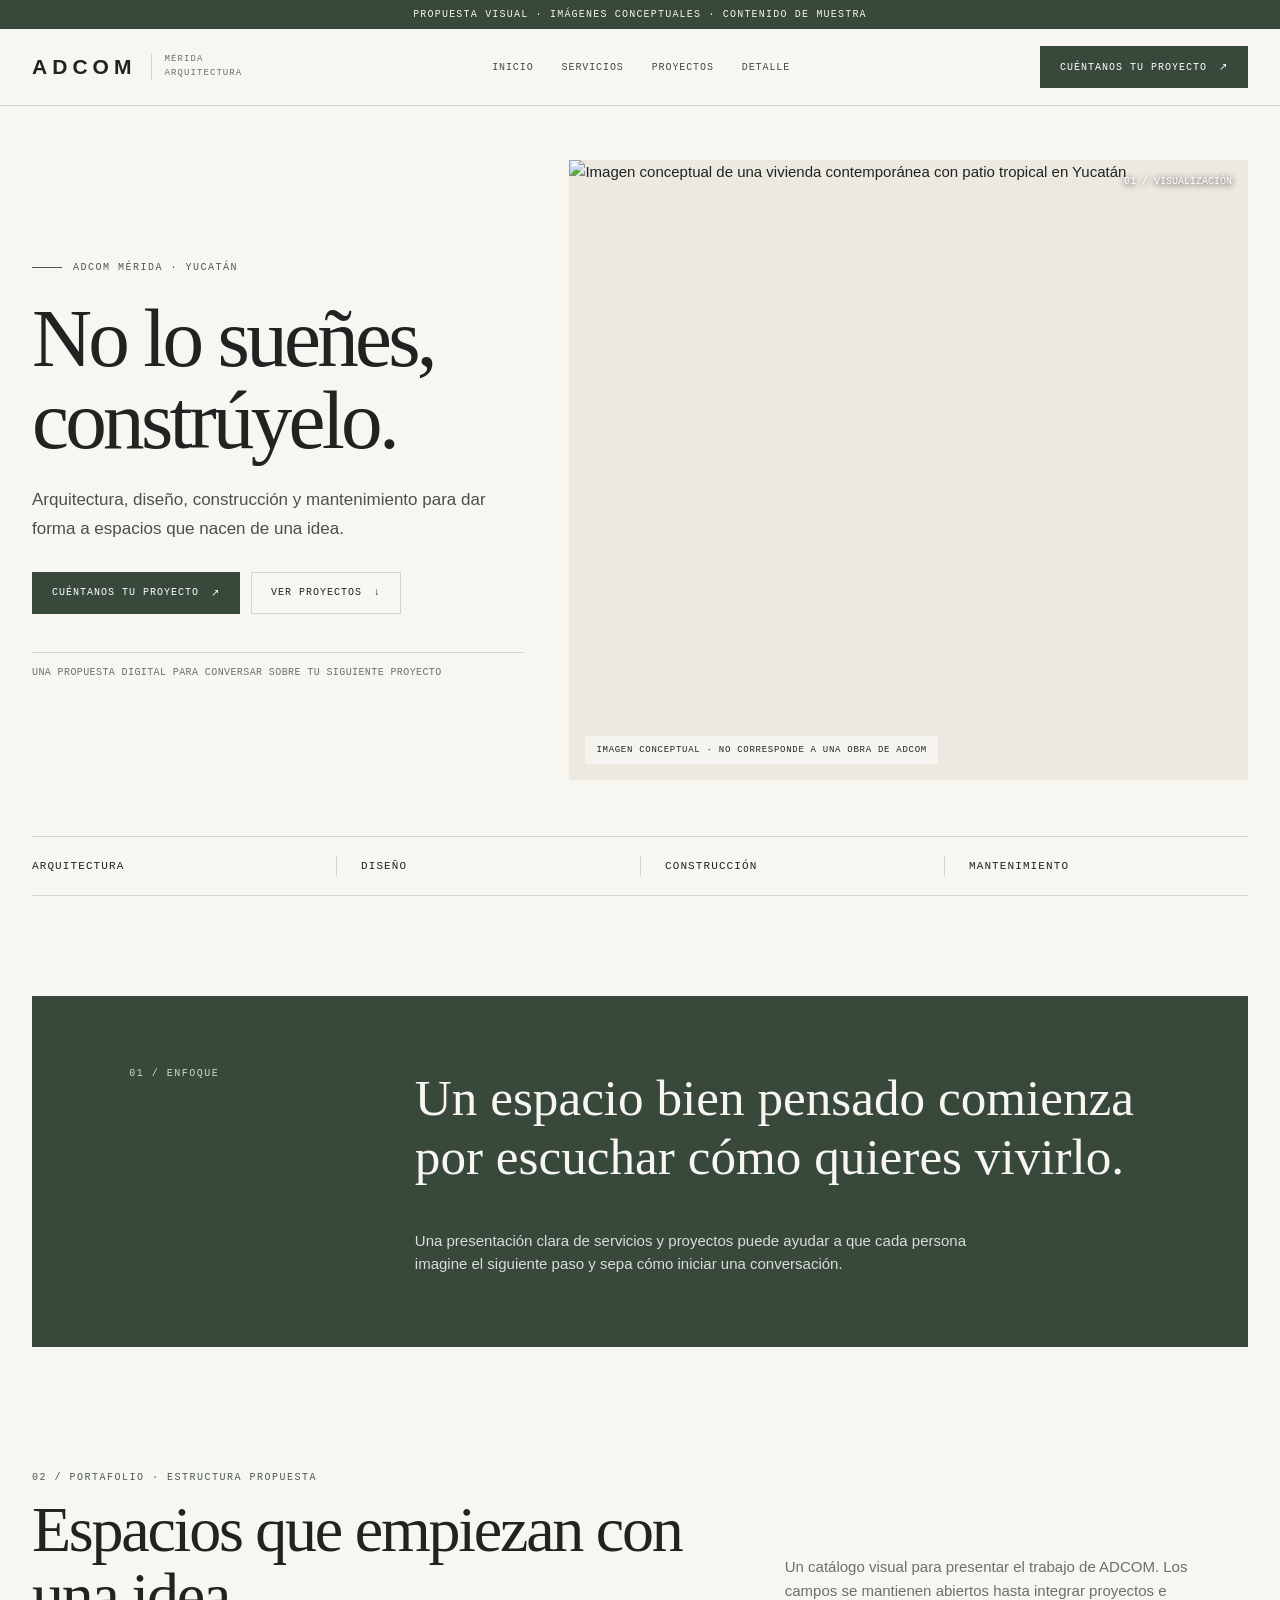
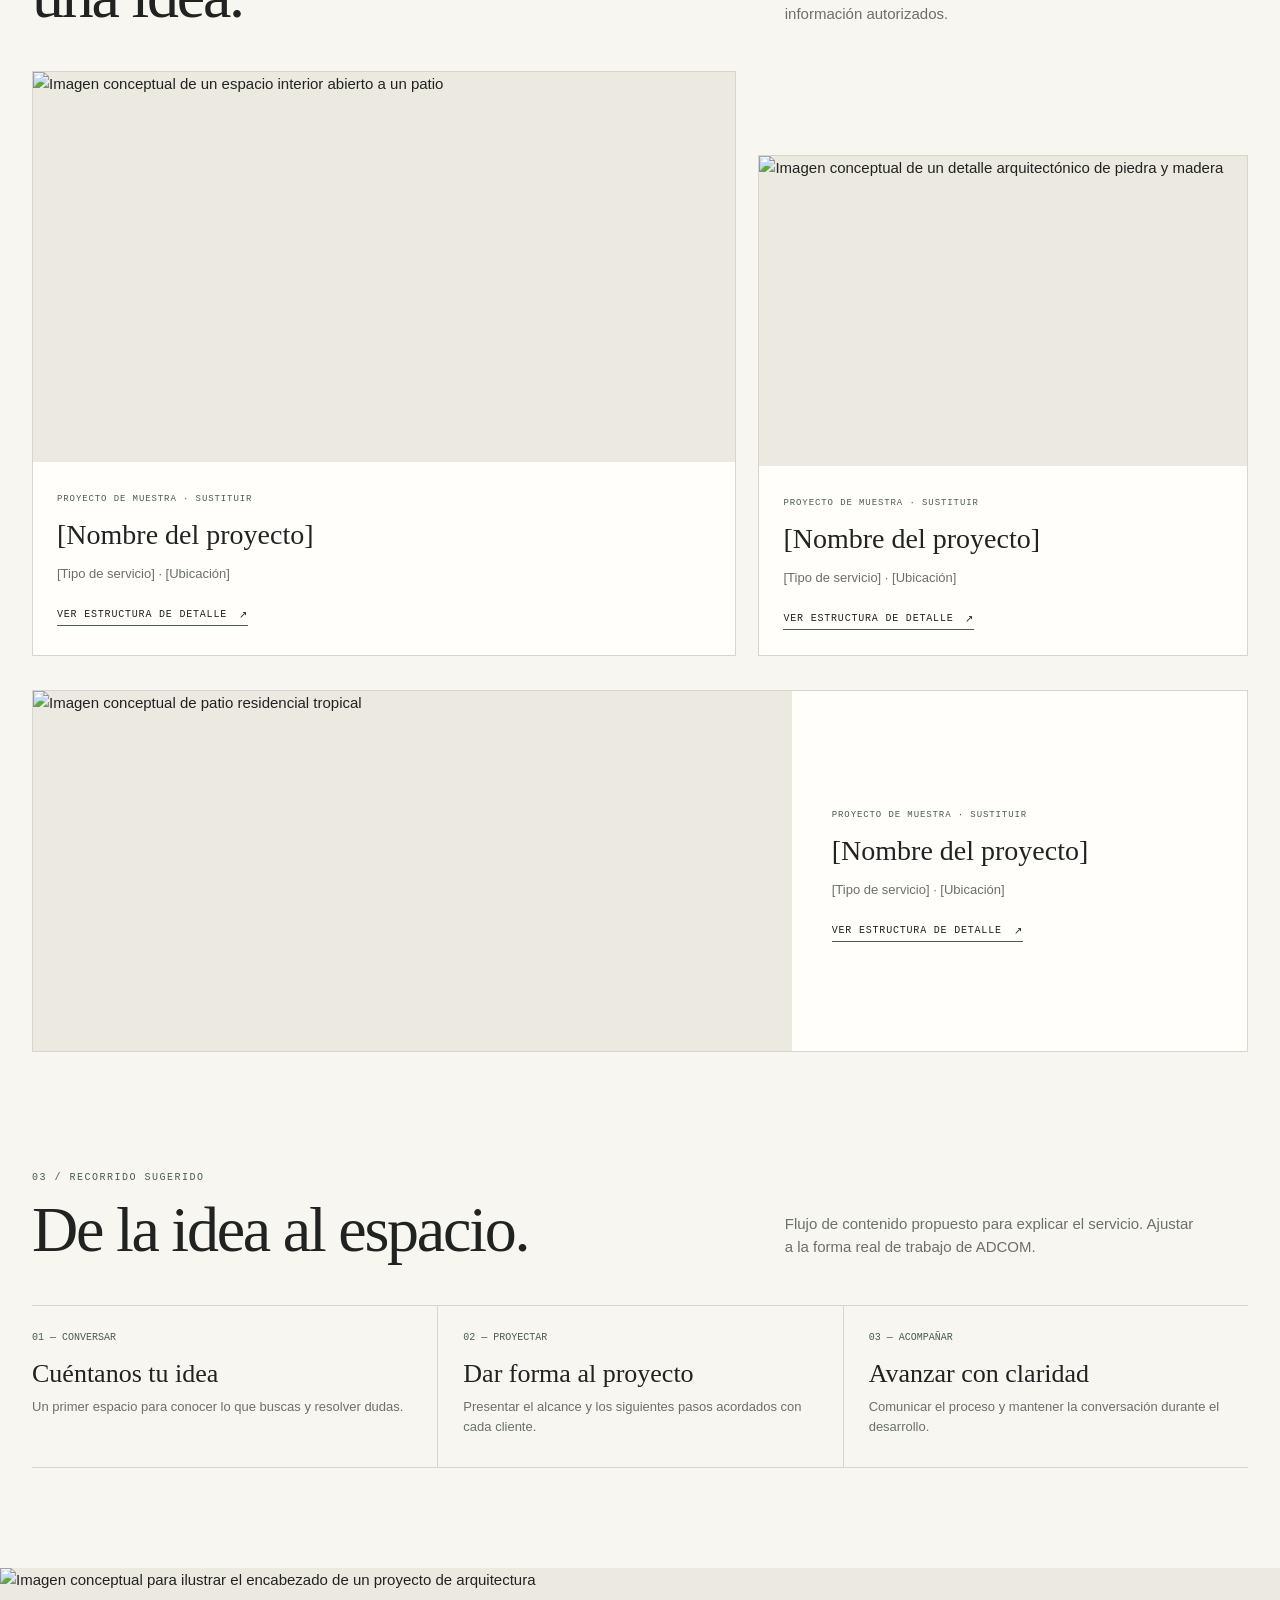
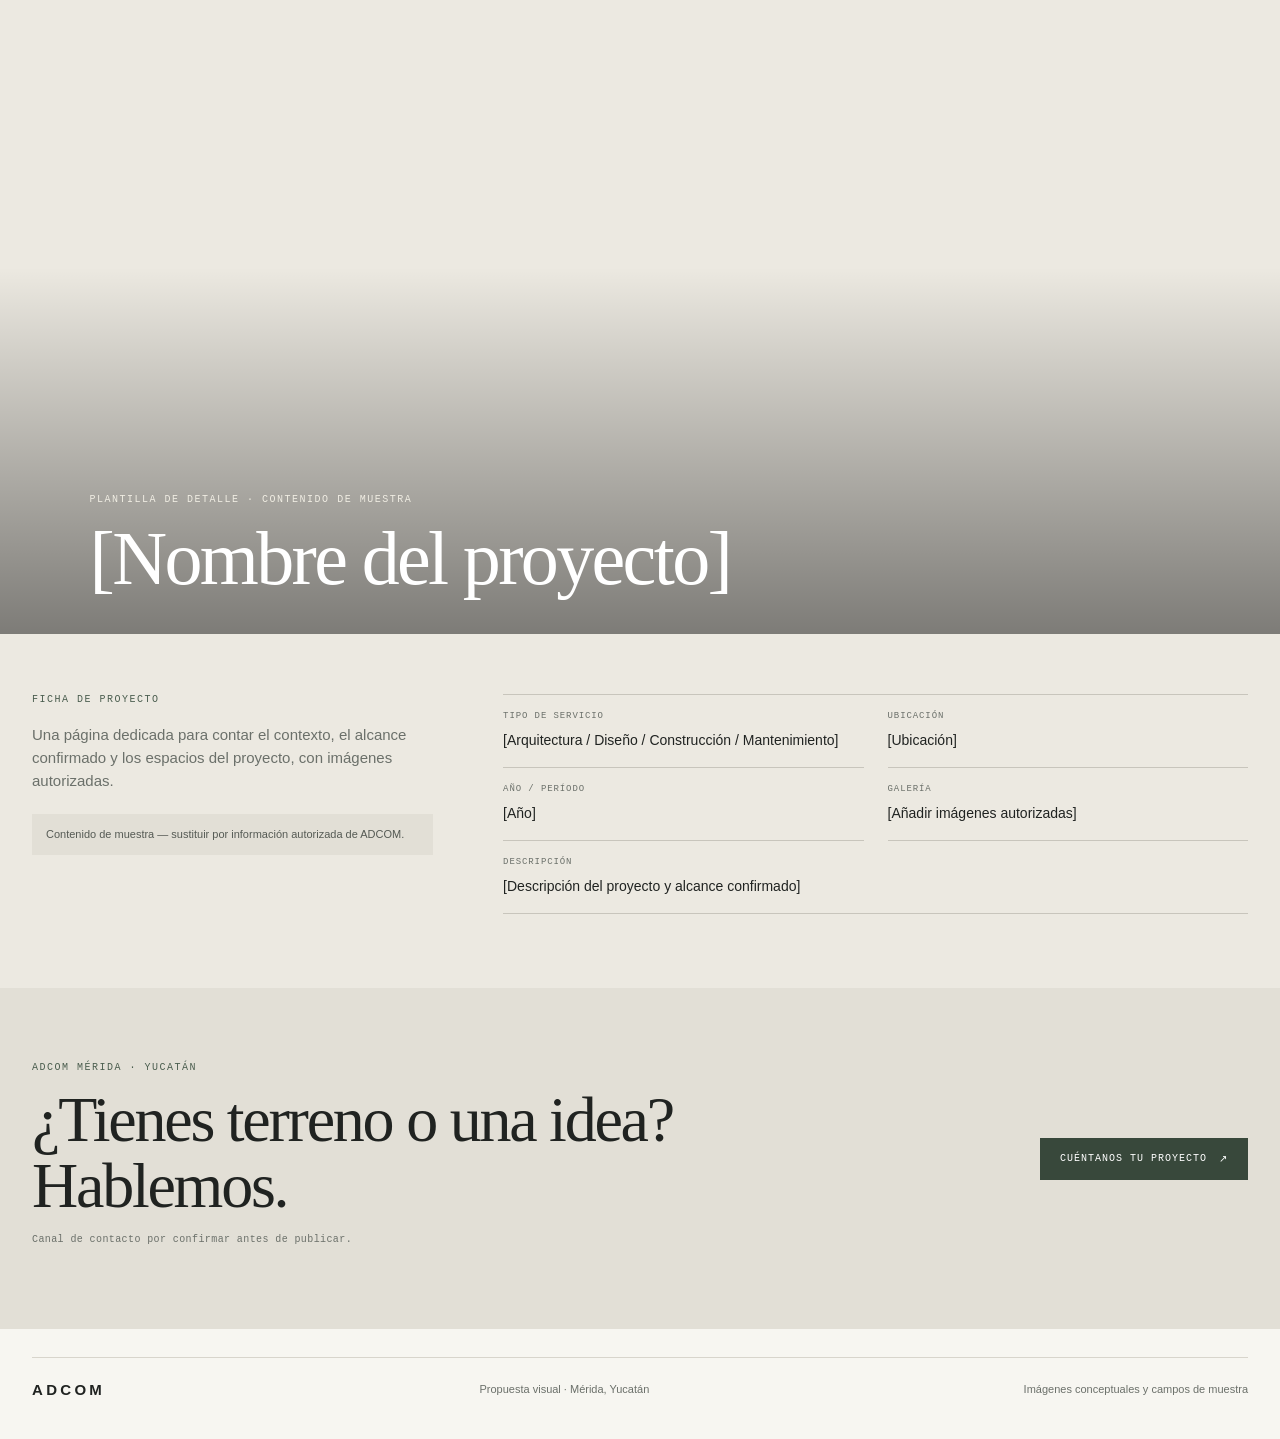
==== index.html @ b67378a8 "Add responsive ADCOM proposal site" ====
<!doctype html>
<html lang="es">
<head>
<meta charset="utf-8">
<meta name="viewport" content="width=device-width, initial-scale=1">
<meta name="theme-color" content="#f7f6f1">
<meta name="description" content="Propuesta visual de sitio web para ADCOM Mérida. Arquitectura, diseño, construcción y mantenimiento.">
<title>ADCOM Mérida — No lo sueñes, constrúyelo</title>
<style>
:root{--paper:#f7f6f1;--stone:#ece9e1;--ink:#202321;--muted:#6b706a;--olive:#38483b;--olive2:#4a5d4e;--line:#d8d5cc;--white:#fffefb;--serif:Georgia,"Times New Roman",serif;--sans:Inter,"Aptos",Arial,sans-serif;--mono:"Courier New",monospace}
*{box-sizing:border-box}
html{scroll-behavior:smooth}
body{margin:0;background:var(--paper);color:var(--ink);font-family:var(--sans);font-size:15px;line-height:1.55}
a{color:inherit}
button{font:inherit}
img{display:block;width:100%;height:100%;object-fit:cover}
.wrap{width:min(1320px,calc(100% - 64px));margin:auto}
.proposal-bar{background:var(--olive);color:#f6f4ed;padding:9px 24px;text-align:center;font:10px var(--mono);letter-spacing:.12em;text-transform:uppercase}
header{position:sticky;top:0;z-index:20;background:rgba(247,246,241,.96);backdrop-filter:blur(14px);border-bottom:1px solid var(--line)}
.head{height:76px;display:flex;align-items:center;justify-content:space-between;gap:25px}
.brand{display:flex;align-items:center;gap:14px;text-decoration:none;min-width:190px}
.wordmark{font-size:21px;font-weight:800;letter-spacing:.24em}
.brand small{display:block;border-left:1px solid var(--line);padding-left:13px;color:var(--muted);font:9px var(--mono);letter-spacing:.12em;text-transform:uppercase;line-height:1.5}
nav{display:flex;gap:28px;align-items:center}
nav a{text-decoration:none;font:10px var(--mono);letter-spacing:.09em;text-transform:uppercase;color:#454a45}
nav a:hover,nav a:focus{color:var(--olive2);text-decoration:underline;text-underline-offset:6px}
.cta{display:inline-flex;align-items:center;justify-content:center;gap:12px;padding:14px 19px;background:var(--olive);color:white;text-decoration:none;font:10px var(--mono);letter-spacing:.1em;text-transform:uppercase;border:1px solid var(--olive);transition:.2s}
.cta:hover{background:#29372c;transform:translateY(-1px)}
.cta.light{background:transparent;color:var(--ink);border-color:var(--line)}
.cta.light:hover{background:var(--stone)}
.menu{display:none;background:none;border:1px solid var(--line);padding:10px}
.hero{padding:54px 0 56px}
.hero-grid{display:grid;grid-template-columns:.84fr 1.16fr;gap:46px;align-items:center}
.kicker,.eyebrow{font:10px var(--mono);letter-spacing:.15em;text-transform:uppercase;color:var(--olive2)}
.kicker{display:flex;align-items:center;gap:11px}
.kicker:before{content:"";width:30px;height:1px;background:var(--olive2)}
h1,h2,h3,p{margin-top:0}
h1{font:clamp(48px,6.5vw,88px)/.98 var(--serif);font-weight:400;letter-spacing:-.045em;margin:25px 0}
.lead{font-size:17px;line-height:1.7;color:#4b504b;max-width:480px}
.actions{display:flex;gap:11px;flex-wrap:wrap;margin-top:28px}
.hero-note{margin-top:38px;padding-top:14px;border-top:1px solid var(--line);font:10px var(--mono);letter-spacing:.04em;color:var(--muted)}
.hero-image{height:min(620px,51vw);min-height:400px;position:relative;background:var(--stone);overflow:hidden}
.hero-image img{position:absolute;inset:0}
.img-label{position:absolute;bottom:16px;left:16px;padding:9px 11px;background:rgba(247,246,241,.92);font:9px var(--mono);letter-spacing:.08em;text-transform:uppercase}
.image-index{position:absolute;right:16px;top:16px;color:#fff;font:10px var(--mono);text-shadow:0 1px 6px #000}
.services{border-top:1px solid var(--line);border-bottom:1px solid var(--line);display:grid;grid-template-columns:repeat(4,1fr);padding:19px 0}
.service{padding:4px 24px;border-left:1px solid var(--line);font:11px var(--mono);letter-spacing:.1em;text-transform:uppercase}
.service:first-child{border:0;padding-left:0}
.section{padding:100px 0}
.section-head{display:grid;grid-template-columns:1fr .65fr;gap:40px;align-items:end;margin-bottom:42px}
h2{font:clamp(38px,5vw,66px)/1.03 var(--serif);font-weight:400;letter-spacing:-.035em;margin:14px 0 0}
.section-intro{color:var(--muted);max-width:410px;margin:0 0 4px}
.manifesto{background:var(--olive);color:#f7f6f1;padding:72px 8%;display:grid;grid-template-columns:.35fr 1fr;gap:28px;align-items:start}
.manifesto .eyebrow{color:#d0d8ce}
.manifesto blockquote{font:clamp(30px,4vw,54px)/1.16 var(--serif);margin:0;max-width:900px}
.manifesto p{grid-column:2;color:#d9ddd7;max-width:600px;margin:14px 0 0}
.project-grid{display:grid;grid-template-columns:1.18fr .82fr;gap:22px}
.project-card{border:1px solid var(--line);background:var(--white)}
.project-card:nth-child(2){margin-top:84px}
.project-card:nth-child(3){grid-column:1/3;display:grid;grid-template-columns:1.25fr .75fr;margin-top:12px}
.project-photo{height:390px;position:relative;background:var(--stone)}
.project-card:nth-child(2) .project-photo{height:310px}
.project-card:nth-child(3) .project-photo{height:360px}
.project-info{padding:22px 24px 25px}
.project-card:nth-child(3) .project-info{align-self:center;padding:40px}
.tag{display:inline-block;color:var(--olive2);font:9px var(--mono);letter-spacing:.1em;text-transform:uppercase}
.project-info h3{font:28px/1.1 var(--serif);font-weight:400;margin:13px 0}
.project-info p{font-size:13px;color:var(--muted);margin-bottom:16px}
.text-link{display:inline-flex;gap:12px;align-items:center;text-decoration:none;border-bottom:1px solid var(--olive2);padding-bottom:4px;font:10px var(--mono);letter-spacing:.08em;text-transform:uppercase}
.text-link:hover{color:var(--olive2)}
.process{display:grid;grid-template-columns:repeat(3,1fr);border-top:1px solid var(--line);border-bottom:1px solid var(--line)}
.step{padding:26px 25px 30px;border-left:1px solid var(--line)}
.step:first-child{border:0;padding-left:0}
.step-no{font:10px var(--mono);color:var(--olive2)}
.step h3{font:26px var(--serif);font-weight:400;margin:16px 0 8px}
.step p{color:var(--muted);font-size:13px;margin:0}
.detail{background:var(--stone);padding:0}
.detail-image{height:clamp(340px,52vw,680px);position:relative}
.detail-image:after{content:"";position:absolute;inset:45% 0 0;background:linear-gradient(transparent,rgba(0,0,0,.47))}
.detail-title{position:absolute;z-index:1;left:7%;bottom:36px;color:white}
.detail-title .eyebrow{color:#f0ede3}
.detail-title h2{font-size:clamp(42px,6vw,76px);max-width:800px}
.detail-content{padding:60px 0 74px}
.detail-grid{display:grid;grid-template-columns:.7fr 1.3fr;gap:70px}
.detail-fields{display:grid;grid-template-columns:1fr 1fr;gap:0 24px;border-top:1px solid #c8c5bc}
.field{padding:16px 0;border-bottom:1px solid #c8c5bc}
.field span{display:block;color:var(--muted);font:9px var(--mono);letter-spacing:.1em;text-transform:uppercase;margin-bottom:7px}
.field strong{font:14px var(--sans);font-weight:500}
.sample-note{background:#e2dfd6;padding:12px 14px;color:#555a54;font-size:11px;margin-top:22px}
.final-cta{background:#e2dfd6;padding:74px 0}
.final-row{display:flex;align-items:center;justify-content:space-between;gap:28px}
.final-row h2{max-width:760px}
.contact-note{font:10px var(--mono);letter-spacing:.04em;color:var(--muted);margin-top:15px}
footer{padding:28px 0 38px}
.foot-row{display:flex;justify-content:space-between;gap:24px;align-items:center;border-top:1px solid var(--line);padding-top:20px}
.foot-row p{font-size:11px;color:var(--muted);margin:0}
.foot-brand{font-weight:800;letter-spacing:.22em}
@media(max-width:900px){.wrap{width:min(100% - 40px,720px)}nav{gap:14px}nav a{font-size:9px}.hero-grid{grid-template-columns:1fr;gap:30px}.hero-image{height:58vw;min-height:340px}.section{padding:76px 0}.project-grid{grid-template-columns:1fr 1fr}.project-card:nth-child(2){margin-top:50px}.project-card:nth-child(3){grid-column:1/3}.detail-grid{gap:34px}}
@media(max-width:640px){.wrap{width:calc(100% - 36px)}.proposal-bar{font-size:8px;padding:8px}.head{height:66px}.brand{min-width:0}.brand small{display:none}.menu{display:block}.head>.cta{display:none}nav{display:none;position:absolute;top:66px;left:0;right:0;padding:18px;background:var(--paper);border-bottom:1px solid var(--line);flex-direction:column;align-items:flex-start}nav.open{display:flex}.hero{padding:38px 0 42px}.hero-grid{gap:26px}h1{font-size:clamp(49px,14vw,68px);margin:19px 0}.lead{font-size:15px}.hero-image{height:95vw;min-height:300px}.services{grid-template-columns:1fr 1fr;gap:0;padding:10px 0}.service{padding:12px 10px;border-left:1px solid var(--line);font-size:9px}.service:nth-child(odd){border-left:0;padding-left:0}.service:nth-child(n+3){border-top:1px solid var(--line)}.section{padding:64px 0}.section-head{grid-template-columns:1fr;gap:18px;margin-bottom:28px}.section-head h2{font-size:44px}.manifesto{grid-template-columns:1fr;padding:38px 26px;gap:18px}.manifesto p{grid-column:1}.manifesto blockquote{font-size:34px}.project-grid{grid-template-columns:1fr;gap:18px}.project-card:nth-child(2){margin-top:0}.project-card:nth-child(3){grid-column:auto;display:block;margin-top:0}.project-photo,.project-card:nth-child(2) .project-photo,.project-card:nth-child(3) .project-photo{height:68vw;min-height:250px}.project-card:nth-child(3) .project-info{padding:22px 24px}.process{grid-template-columns:1fr}.step,.step:first-child{padding:22px 0;border-left:0;border-top:1px solid var(--line)}.step:first-child{border-top:0}.detail-image{height:105vw;min-height:350px}.detail-title{left:22px;right:20px;bottom:22px}.detail-title h2{font-size:46px}.detail-content{padding:38px 0 48px}.detail-grid{grid-template-columns:1fr;gap:26px}.final-row{display:block}.final-row .cta{margin-top:23px}.foot-row{align-items:flex-start;flex-direction:column}.actions .cta{flex:1}}
</style>
</head>
<body>
<div class="proposal-bar">Propuesta visual · Imágenes conceptuales · Contenido de muestra</div>
<header>
  <div class="wrap head">
    <a class="brand" href="#inicio" aria-label="ADCOM Mérida, inicio"><span class="wordmark">ADCOM</span><small>Mérida<br>Arquitectura</small></a>
    <button class="menu" id="menuBtn" aria-expanded="false" aria-controls="mainNav">Menú</button>
    <nav id="mainNav" aria-label="Navegación principal">
      <a href="#inicio">Inicio</a><a href="#servicios">Servicios</a><a href="#proyectos">Proyectos</a><a href="#detalle">Detalle</a>
    </nav>
    <a class="cta" href="#contacto">Cuéntanos tu proyecto <span aria-hidden="true">↗</span></a>
  </div>
</header>
<main>
  <section class="hero" id="inicio">
    <div class="wrap hero-grid">
      <div>
        <div class="kicker">ADCOM Mérida · Yucatán</div>
        <h1>No lo sueñes,<br>constrúyelo.</h1>
        <p class="lead">Arquitectura, diseño, construcción y mantenimiento para dar forma a espacios que nacen de una idea.</p>
        <div class="actions"><a class="cta" href="#contacto">Cuéntanos tu proyecto <span aria-hidden="true">↗</span></a><a class="cta light" href="#proyectos">Ver proyectos <span aria-hidden="true">↓</span></a></div>
        <div class="hero-note">UNA PROPUESTA DIGITAL PARA CONVERSAR SOBRE TU SIGUIENTE PROYECTO</div>
      </div>
      <figure class="hero-image" style="margin:0">
        <img src="assets/adcom-hero.png" alt="Imagen conceptual de una vivienda contemporánea con patio tropical en Yucatán">
        <span class="image-index">01 / VISUALIZACIÓN</span>
        <figcaption class="img-label">Imagen conceptual · no corresponde a una obra de ADCOM</figcaption>
      </figure>
    </div>
  </section>
  <div class="wrap services" id="servicios" aria-label="Servicios publicados">
    <div class="service">Arquitectura</div><div class="service">Diseño</div><div class="service">Construcción</div><div class="service">Mantenimiento</div>
  </div>
  <section class="section">
    <div class="wrap">
      <div class="manifesto">
        <div class="eyebrow">01 / Enfoque</div>
        <blockquote>Un espacio bien pensado comienza por escuchar cómo quieres vivirlo.</blockquote>
        <p>Una presentación clara de servicios y proyectos puede ayudar a que cada persona imagine el siguiente paso y sepa cómo iniciar una conversación.</p>
      </div>
    </div>
  </section>
  <section class="section" id="proyectos" style="padding-top:25px">
    <div class="wrap">
      <div class="section-head">
        <div><div class="eyebrow">02 / Portafolio · estructura propuesta</div><h2>Espacios que empiezan con una idea.</h2></div>
        <p class="section-intro">Un catálogo visual para presentar el trabajo de ADCOM. Los campos se mantienen abiertos hasta integrar proyectos e información autorizados.</p>
      </div>
      <div class="project-grid">
        <article class="project-card">
          <div class="project-photo"><img src="assets/adcom-gallery-1.png" alt="Imagen conceptual de un espacio interior abierto a un patio"></div>
          <div class="project-info"><span class="tag">Proyecto de muestra · sustituir</span><h3>[Nombre del proyecto]</h3><p>[Tipo de servicio] · [Ubicación]</p><a class="text-link" href="#detalle">Ver estructura de detalle <span aria-hidden="true">↗</span></a></div>
        </article>
        <article class="project-card">
          <div class="project-photo"><img src="assets/adcom-gallery-2.png" alt="Imagen conceptual de un detalle arquitectónico de piedra y madera"></div>
          <div class="project-info"><span class="tag">Proyecto de muestra · sustituir</span><h3>[Nombre del proyecto]</h3><p>[Tipo de servicio] · [Ubicación]</p><a class="text-link" href="#detalle">Ver estructura de detalle <span aria-hidden="true">↗</span></a></div>
        </article>
        <article class="project-card">
          <div class="project-photo"><img src="assets/adcom-hero.png" alt="Imagen conceptual de patio residencial tropical"></div>
          <div class="project-info"><span class="tag">Proyecto de muestra · sustituir</span><h3>[Nombre del proyecto]</h3><p>[Tipo de servicio] · [Ubicación]</p><a class="text-link" href="#detalle">Ver estructura de detalle <span aria-hidden="true">↗</span></a></div>
        </article>
      </div>
    </div>
  </section>
  <section class="section" style="padding-top:20px">
    <div class="wrap">
      <div class="section-head"><div><div class="eyebrow">03 / Recorrido sugerido</div><h2>De la idea al espacio.</h2></div><p class="section-intro">Flujo de contenido propuesto para explicar el servicio. Ajustar a la forma real de trabajo de ADCOM.</p></div>
      <div class="process">
        <article class="step"><div class="step-no">01 — CONVERSAR</div><h3>Cuéntanos tu idea</h3><p>Un primer espacio para conocer lo que buscas y resolver dudas.</p></article>
        <article class="step"><div class="step-no">02 — PROYECTAR</div><h3>Dar forma al proyecto</h3><p>Presentar el alcance y los siguientes pasos acordados con cada cliente.</p></article>
        <article class="step"><div class="step-no">03 — ACOMPAÑAR</div><h3>Avanzar con claridad</h3><p>Comunicar el proceso y mantener la conversación durante el desarrollo.</p></article>
      </div>
    </div>
  </section>
  <section class="detail" id="detalle">
    <div class="detail-image">
      <img src="assets/adcom-hero.png" alt="Imagen conceptual para ilustrar el encabezado de un proyecto de arquitectura">
      <div class="detail-title"><div class="eyebrow">Plantilla de detalle · contenido de muestra</div><h2>[Nombre del proyecto]</h2></div>
    </div>
    <div class="wrap detail-content">
      <div class="detail-grid">
        <div><div class="eyebrow">Ficha de proyecto</div><p style="margin-top:18px;color:var(--muted)">Una página dedicada para contar el contexto, el alcance confirmado y los espacios del proyecto, con imágenes autorizadas.</p><div class="sample-note">Contenido de muestra — sustituir por información autorizada de ADCOM.</div></div>
        <div class="detail-fields">
          <div class="field"><span>Tipo de servicio</span><strong>[Arquitectura / Diseño / Construcción / Mantenimiento]</strong></div>
          <div class="field"><span>Ubicación</span><strong>[Ubicación]</strong></div>
          <div class="field"><span>Año / período</span><strong>[Año]</strong></div>
          <div class="field"><span>Galería</span><strong>[Añadir imágenes autorizadas]</strong></div>
          <div class="field" style="grid-column:1/-1"><span>Descripción</span><strong>[Descripción del proyecto y alcance confirmado]</strong></div>
        </div>
      </div>
    </div>
  </section>
  <section class="final-cta" id="contacto">
    <div class="wrap final-row">
      <div><div class="eyebrow">ADCOM Mérida · Yucatán</div><h2>¿Tienes terreno o una idea? Hablemos.</h2><p class="contact-note">Canal de contacto por confirmar antes de publicar.</p></div>
      <a class="cta" href="#inicio">Cuéntanos tu proyecto <span aria-hidden="true">↗</span></a>
    </div>
  </section>
</main>
<footer><div class="wrap foot-row"><div class="foot-brand">ADCOM</div><p>Propuesta visual · Mérida, Yucatán</p><p>Imágenes conceptuales y campos de muestra</p></div></footer>
<script>
const menuBtn=document.getElementById("menuBtn"), nav=document.getElementById("mainNav");
menuBtn.addEventListener("click",()=>{const open=nav.classList.toggle("open");menuBtn.setAttribute("aria-expanded",String(open));});
nav.querySelectorAll("a").forEach(link=>link.addEventListener("click",()=>{nav.classList.remove("open");menuBtn.setAttribute("aria-expanded","false");}));
</script>
</body>
</html>
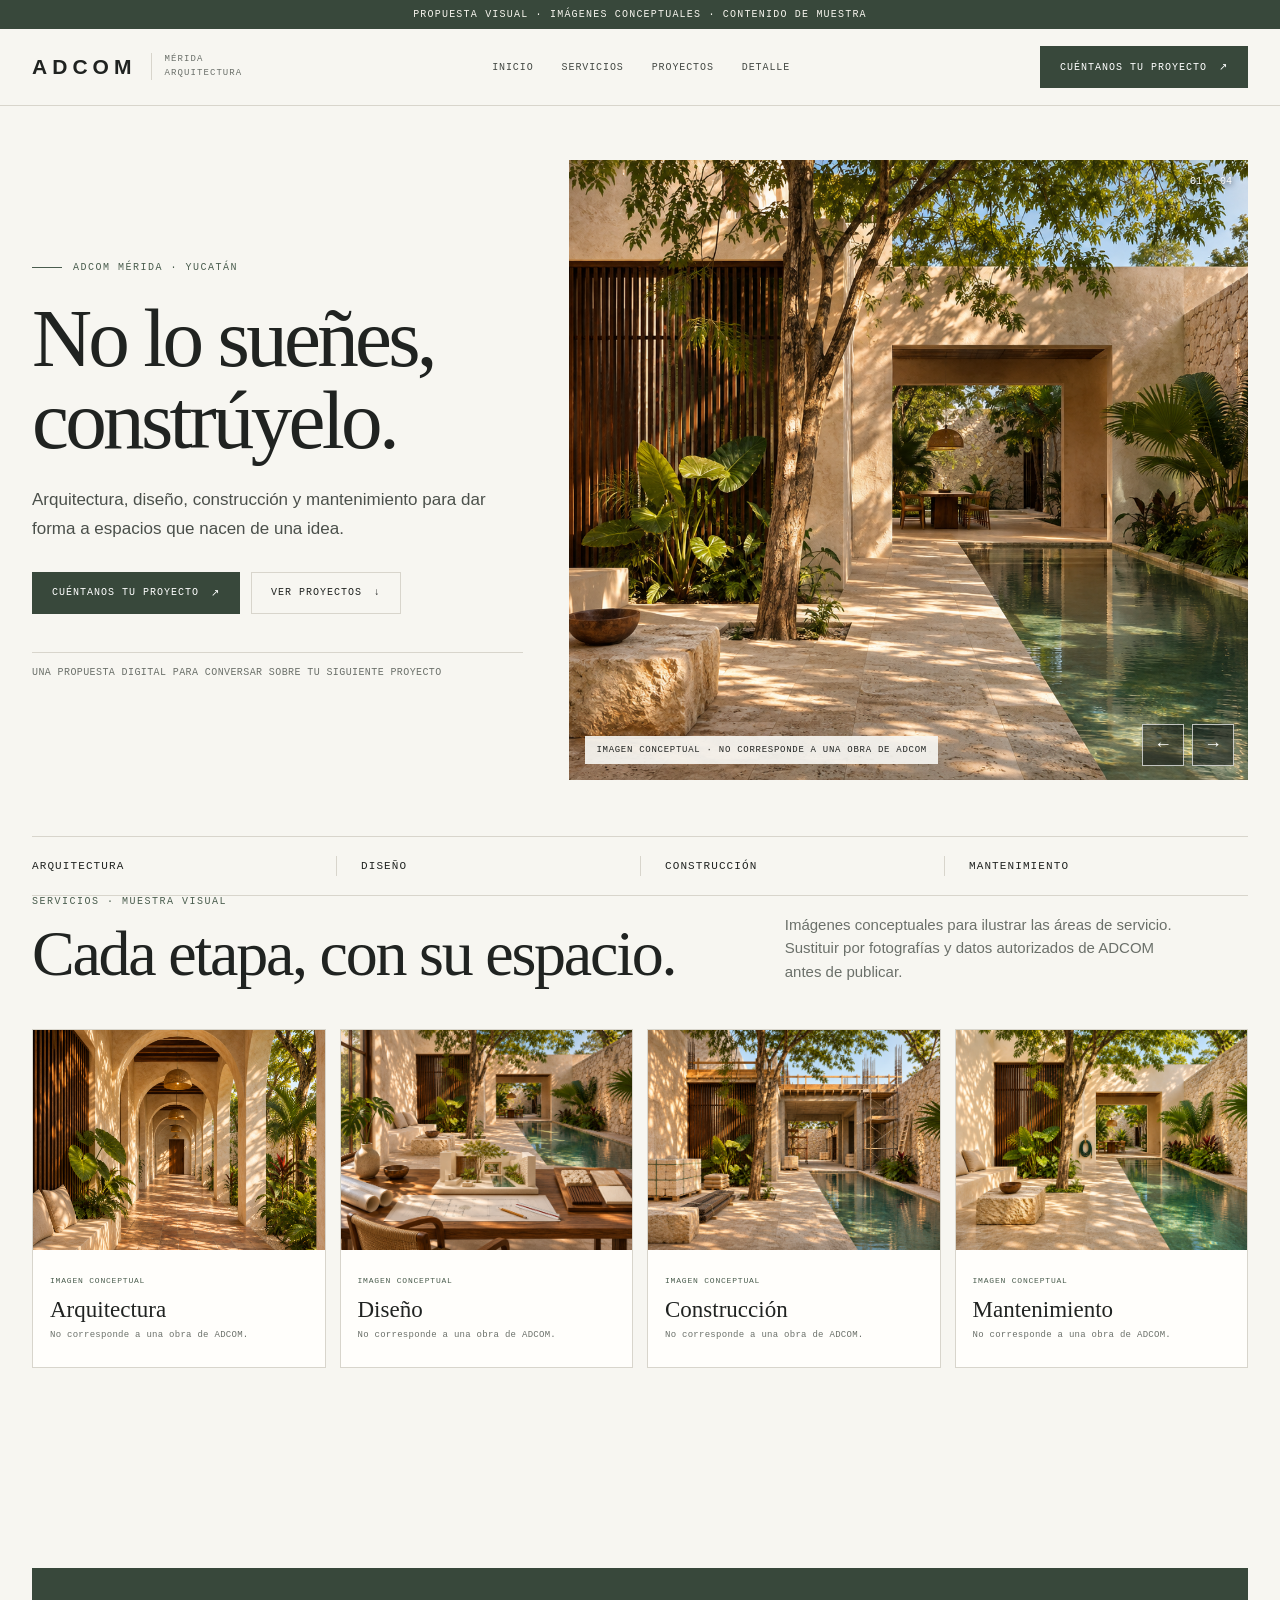
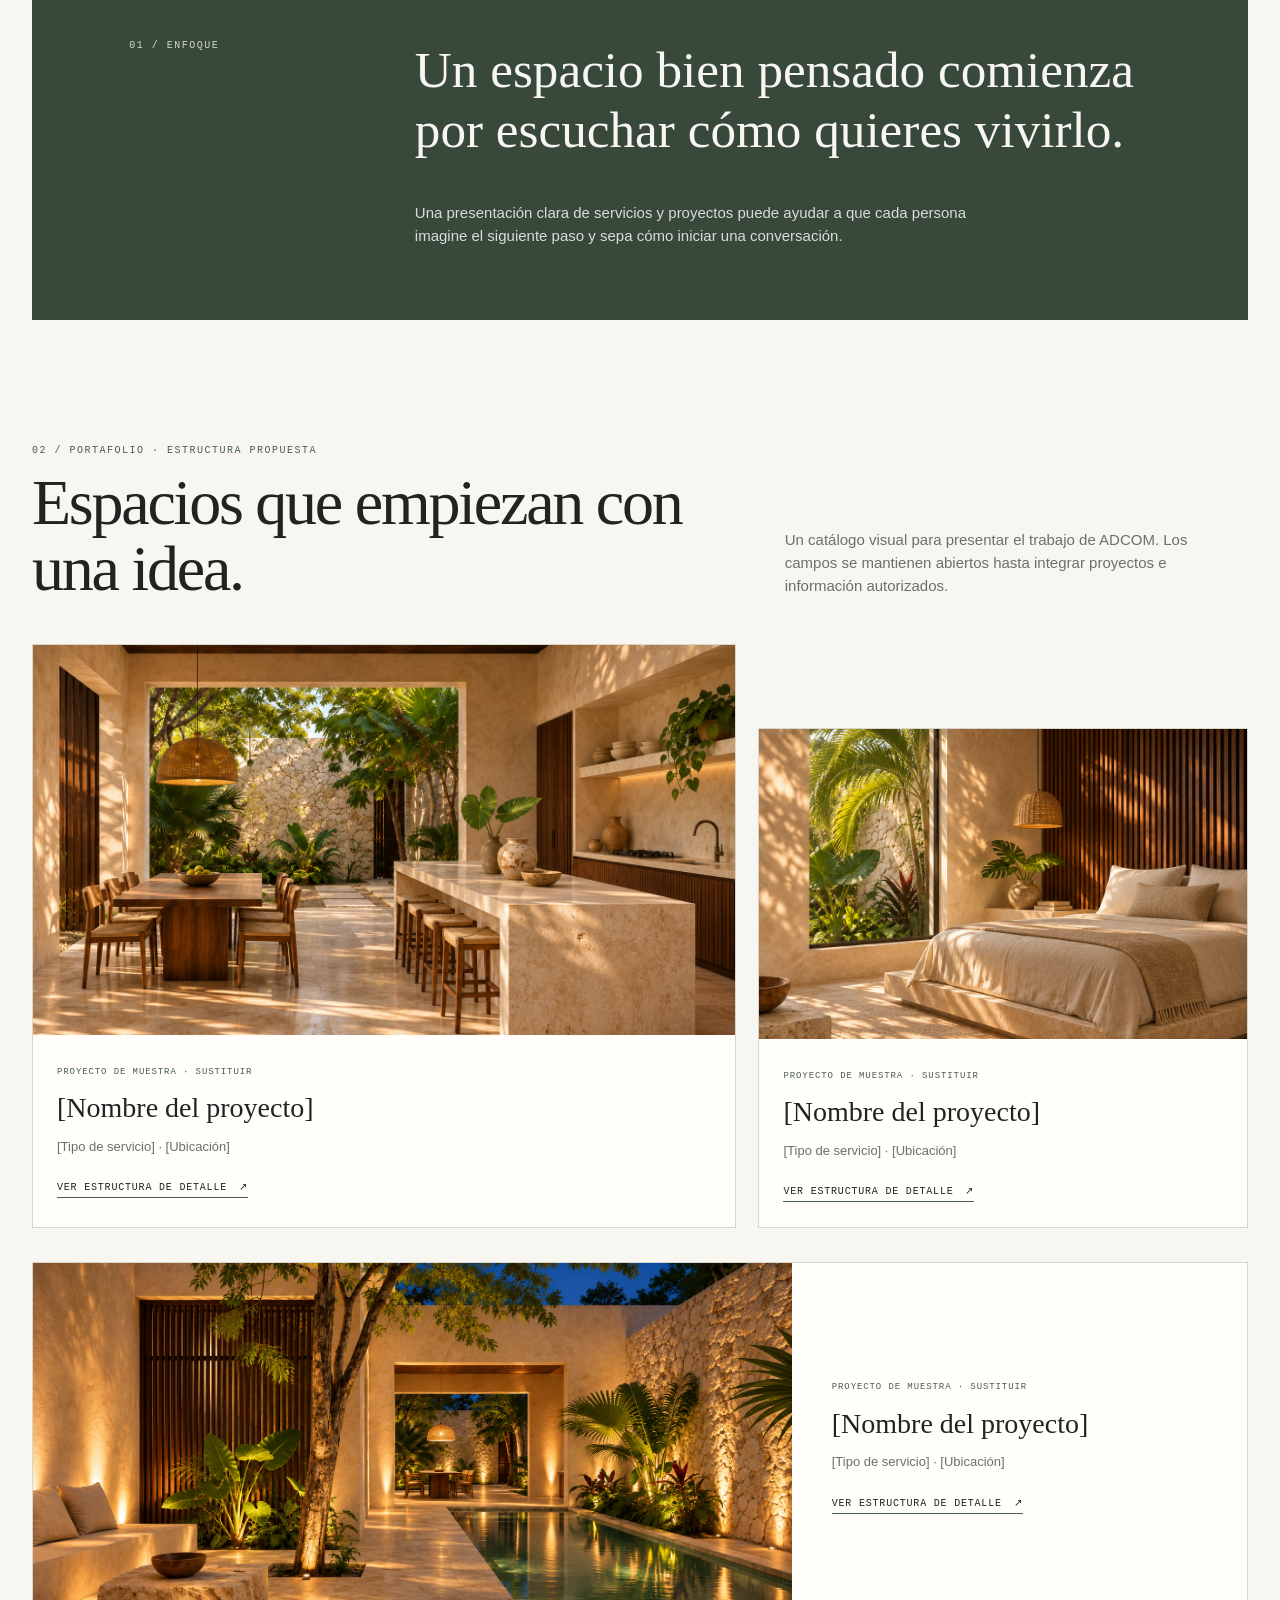
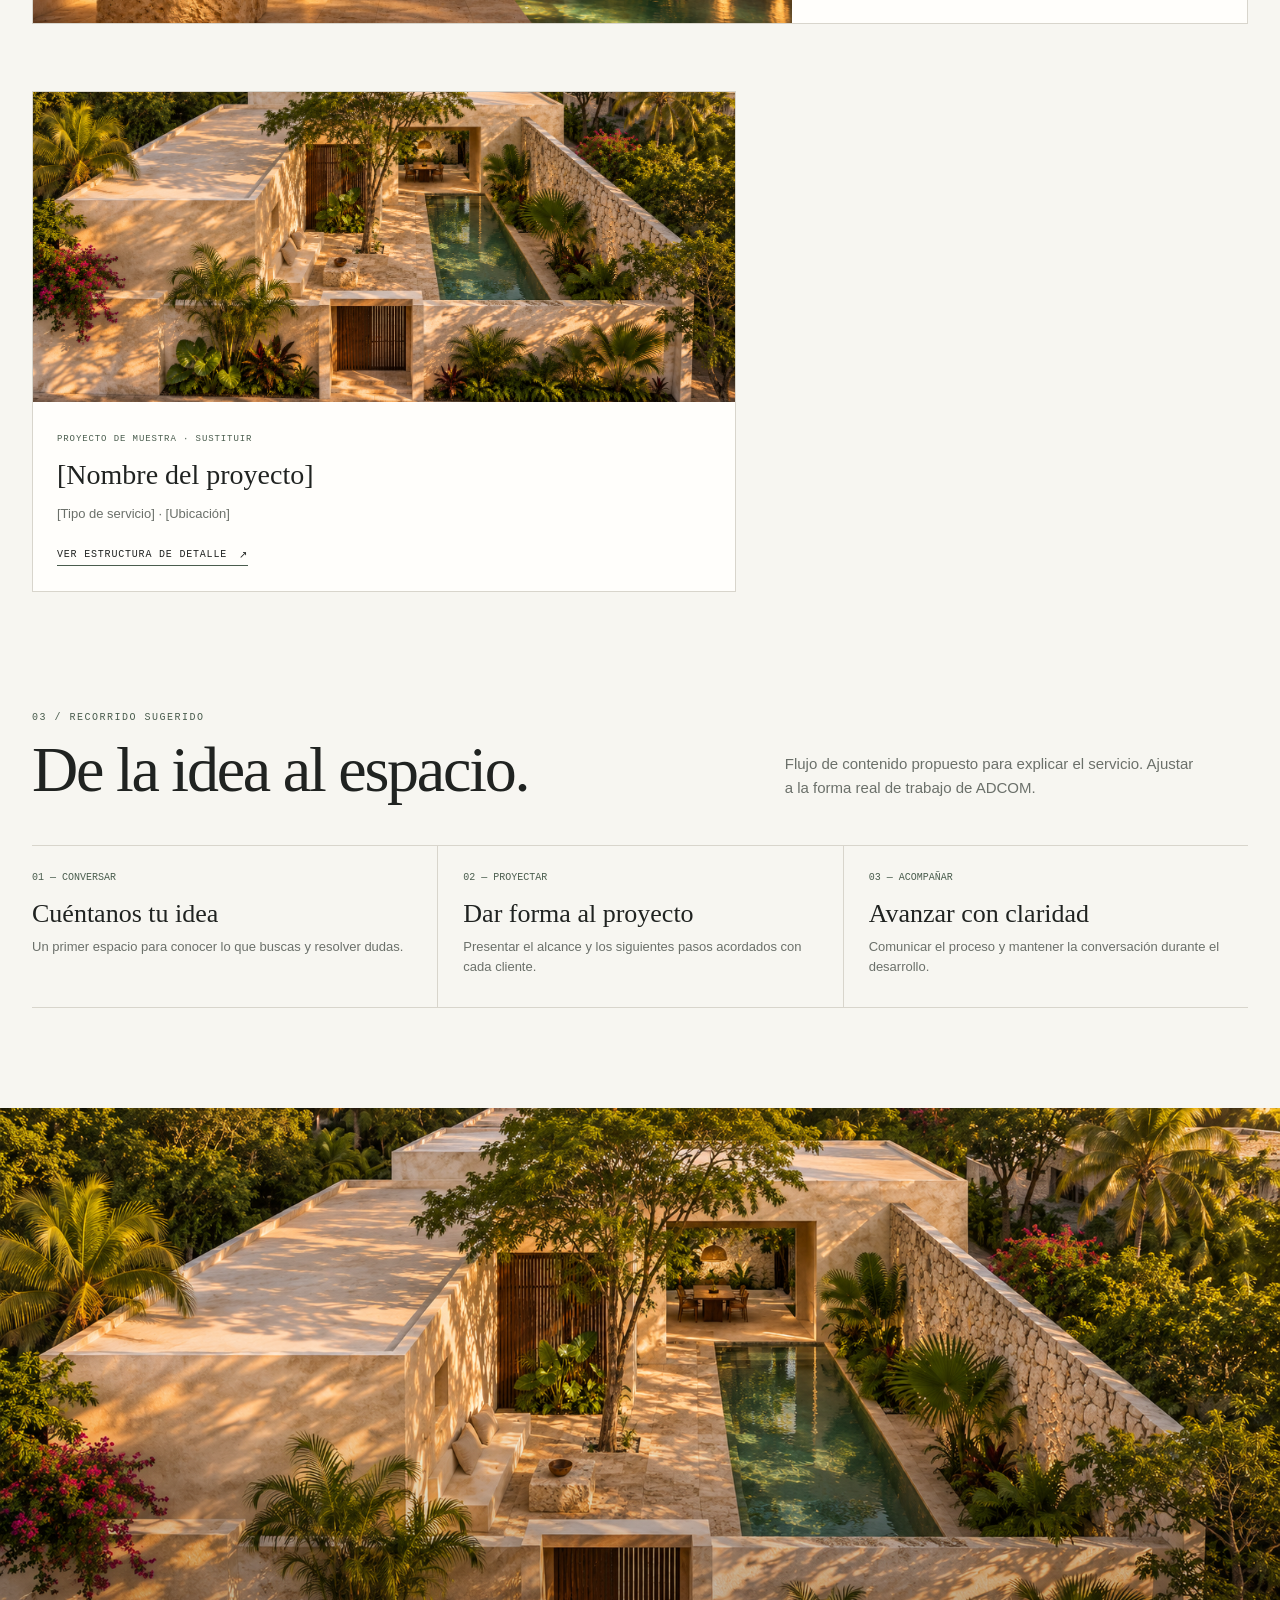
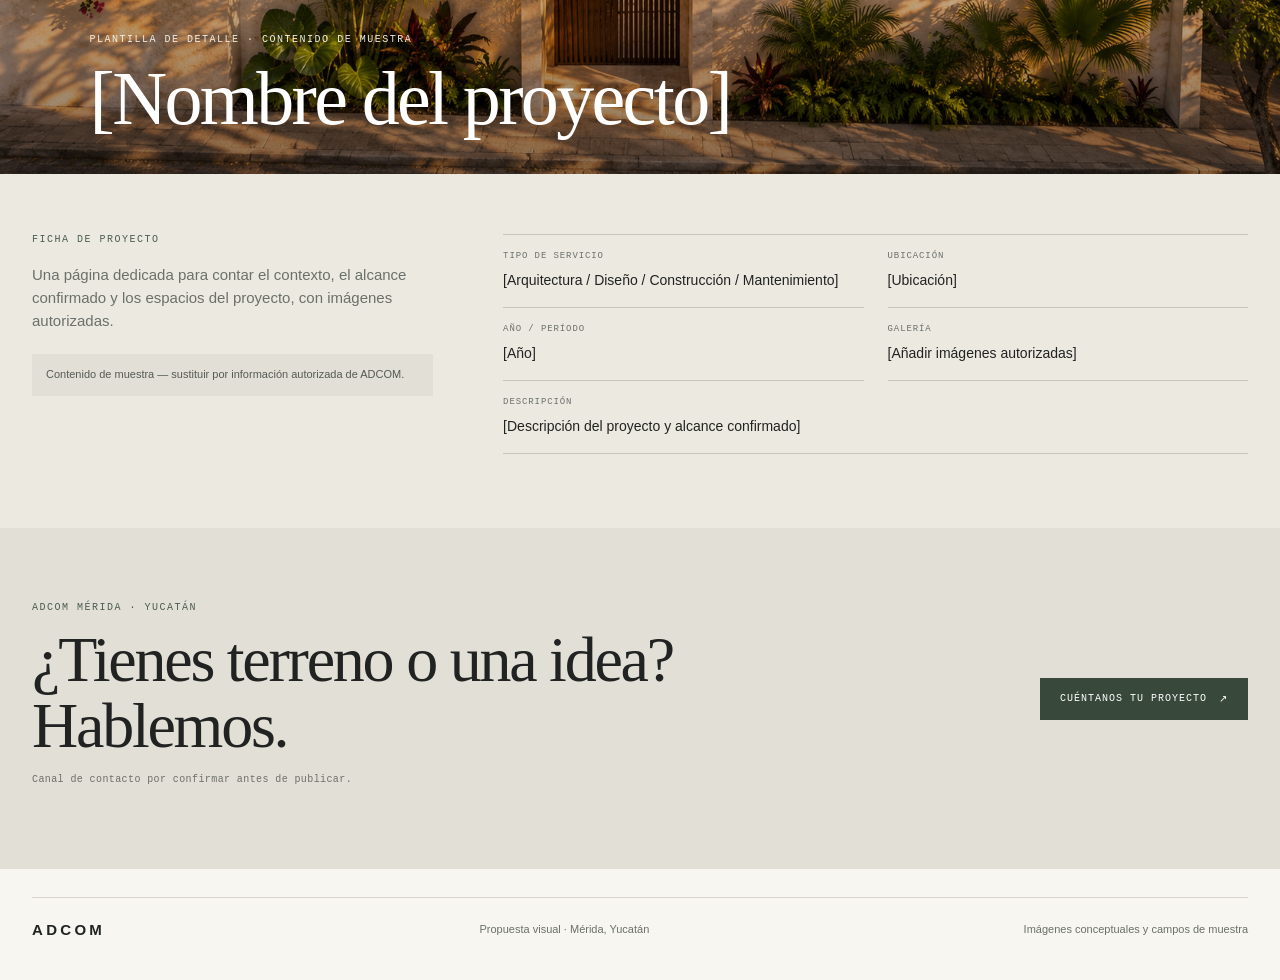
==== commit eb00eb4f: "Add 12 ADCOM concept images and update proposal site" ====
--- a/index.html
+++ b/index.html
@@ -97,6 +97,12 @@
 .foot-brand{font-weight:800;letter-spacing:.22em}
 @media(max-width:900px){.wrap{width:min(100% - 40px,720px)}nav{gap:14px}nav a{font-size:9px}.hero-grid{grid-template-columns:1fr;gap:30px}.hero-image{height:58vw;min-height:340px}.section{padding:76px 0}.project-grid{grid-template-columns:1fr 1fr}.project-card:nth-child(2){margin-top:50px}.project-card:nth-child(3){grid-column:1/3}.detail-grid{gap:34px}}
 @media(max-width:640px){.wrap{width:calc(100% - 36px)}.proposal-bar{font-size:8px;padding:8px}.head{height:66px}.brand{min-width:0}.brand small{display:none}.menu{display:block}.head>.cta{display:none}nav{display:none;position:absolute;top:66px;left:0;right:0;padding:18px;background:var(--paper);border-bottom:1px solid var(--line);flex-direction:column;align-items:flex-start}nav.open{display:flex}.hero{padding:38px 0 42px}.hero-grid{gap:26px}h1{font-size:clamp(49px,14vw,68px);margin:19px 0}.lead{font-size:15px}.hero-image{height:95vw;min-height:300px}.services{grid-template-columns:1fr 1fr;gap:0;padding:10px 0}.service{padding:12px 10px;border-left:1px solid var(--line);font-size:9px}.service:nth-child(odd){border-left:0;padding-left:0}.service:nth-child(n+3){border-top:1px solid var(--line)}.section{padding:64px 0}.section-head{grid-template-columns:1fr;gap:18px;margin-bottom:28px}.section-head h2{font-size:44px}.manifesto{grid-template-columns:1fr;padding:38px 26px;gap:18px}.manifesto p{grid-column:1}.manifesto blockquote{font-size:34px}.project-grid{grid-template-columns:1fr;gap:18px}.project-card:nth-child(2){margin-top:0}.project-card:nth-child(3){grid-column:auto;display:block;margin-top:0}.project-photo,.project-card:nth-child(2) .project-photo,.project-card:nth-child(3) .project-photo{height:68vw;min-height:250px}.project-card:nth-child(3) .project-info{padding:22px 24px}.process{grid-template-columns:1fr}.step,.step:first-child{padding:22px 0;border-left:0;border-top:1px solid var(--line)}.step:first-child{border-top:0}.detail-image{height:105vw;min-height:350px}.detail-title{left:22px;right:20px;bottom:22px}.detail-title h2{font-size:46px}.detail-content{padding:38px 0 48px}.detail-grid{grid-template-columns:1fr;gap:26px}.final-row{display:block}.final-row .cta{margin-top:23px}.foot-row{align-items:flex-start;flex-direction:column}.actions .cta{flex:1}}
+
+/* Galería editorial y escenas del hero */
+.hero-controls{position:absolute;z-index:2;right:14px;bottom:14px;display:flex;gap:8px}.hero-controls button{width:42px;height:42px;border:1px solid rgba(255,255,255,.7);background:rgba(25,30,26,.58);color:white;cursor:pointer;font-size:18px}.hero-controls button:hover{background:var(--olive)}
+.service-gallery{display:grid;grid-template-columns:repeat(4,1fr);gap:14px;margin-top:32px}.service-card{border:1px solid var(--line);background:var(--white)}.service-card figure{margin:0}.service-card .photo{height:220px;background:var(--stone)}.service-card figcaption{padding:16px 17px 18px}.service-card .tag{font-size:8px}.service-card h3{font:23px/1.1 var(--serif);font-weight:400;margin:8px 0 0}.concept-caption{font:9px var(--mono);letter-spacing:.03em;color:var(--muted);margin-top:8px}.project-card:nth-child(4){margin-top:45px}.project-card:nth-child(4) .project-photo{height:310px}
+@media(max-width:900px){.service-gallery{grid-template-columns:repeat(2,1fr)}.service-card .photo{height:240px}}
+@media(max-width:640px){.hero-controls{right:10px;bottom:10px}.hero-controls button{width:38px;height:38px}.service-gallery{grid-template-columns:1fr;gap:14px;margin-top:22px}.service-card .photo{height:66vw;min-height:240px}.project-card:nth-child(4){margin-top:0}.project-card:nth-child(4) .project-photo{height:68vw;min-height:250px}}
 </style>
 </head>
 <body>
@@ -123,14 +129,26 @@
       </div>
       <figure class="hero-image" style="margin:0">
         <img src="assets/adcom-hero.png" alt="Imagen conceptual de una vivienda contemporánea con patio tropical en Yucatán">
-        <span class="image-index">01 / VISUALIZACIÓN</span>
-        <figcaption class="img-label">Imagen conceptual · no corresponde a una obra de ADCOM</figcaption>
+        <span class="image-index" id="heroIndex">01 / 04</span>
+        <figcaption class="img-label" id="heroCaption">Imagen conceptual · no corresponde a una obra de ADCOM</figcaption>
+        <div class="hero-controls" aria-label="Cambiar escena"><button type="button" id="heroPrev" aria-label="Escena anterior">←</button><button type="button" id="heroNext" aria-label="Escena siguiente">→</button></div>
       </figure>
     </div>
   </section>
   <div class="wrap services" id="servicios" aria-label="Servicios publicados">
     <div class="service">Arquitectura</div><div class="service">Diseño</div><div class="service">Construcción</div><div class="service">Mantenimiento</div>
   </div>
+  <section class="section" style="padding-top:0" aria-labelledby="serviceVisualTitle">
+    <div class="wrap">
+      <div class="section-head"><div><div class="eyebrow">Servicios · muestra visual</div><h2 id="serviceVisualTitle">Cada etapa, con su espacio.</h2></div><p class="section-intro">Imágenes conceptuales para ilustrar las áreas de servicio. Sustituir por fotografías y datos autorizados de ADCOM antes de publicar.</p></div>
+      <div class="service-gallery">
+        <article class="service-card"><figure><div class="photo"><img src="assets/adcom-arcos.png" alt="Imagen conceptual de un corredor de arcos abierto a un jardín tropical"></div><figcaption><span class="tag">Imagen conceptual</span><h3>Arquitectura</h3><p class="concept-caption">No corresponde a una obra de ADCOM.</p></figcaption></figure></article>
+        <article class="service-card"><figure><div class="photo"><img src="assets/adcom-maqueta.png" alt="Imagen conceptual de maqueta arquitectónica y muestras de materiales"></div><figcaption><span class="tag">Imagen conceptual</span><h3>Diseño</h3><p class="concept-caption">No corresponde a una obra de ADCOM.</p></figcaption></figure></article>
+        <article class="service-card"><figure><div class="photo"><img src="assets/adcom-obra.png" alt="Imagen conceptual de una vivienda en construcción en Mérida"></div><figcaption><span class="tag">Imagen conceptual</span><h3>Construcción</h3><p class="concept-caption">No corresponde a una obra de ADCOM.</p></figcaption></figure></article>
+        <article class="service-card"><figure><div class="photo"><img src="assets/adcom-mantenimiento.png" alt="Imagen conceptual de exterior residencial cuidado con jardín tropical"></div><figcaption><span class="tag">Imagen conceptual</span><h3>Mantenimiento</h3><p class="concept-caption">No corresponde a una obra de ADCOM.</p></figcaption></figure></article>
+      </div>
+    </div>
+  </section>
   <section class="section">
     <div class="wrap">
       <div class="manifesto">
@@ -148,15 +166,20 @@
       </div>
       <div class="project-grid">
         <article class="project-card">
-          <div class="project-photo"><img src="assets/adcom-gallery-1.png" alt="Imagen conceptual de un espacio interior abierto a un patio"></div>
-          <div class="project-info"><span class="tag">Proyecto de muestra · sustituir</span><h3>[Nombre del proyecto]</h3><p>[Tipo de servicio] · [Ubicación]</p><a class="text-link" href="#detalle">Ver estructura de detalle <span aria-hidden="true">↗</span></a></div>
-        </article>
-        <article class="project-card">
-          <div class="project-photo"><img src="assets/adcom-gallery-2.png" alt="Imagen conceptual de un detalle arquitectónico de piedra y madera"></div>
-          <div class="project-info"><span class="tag">Proyecto de muestra · sustituir</span><h3>[Nombre del proyecto]</h3><p>[Tipo de servicio] · [Ubicación]</p><a class="text-link" href="#detalle">Ver estructura de detalle <span aria-hidden="true">↗</span></a></div>
-        </article>
-        <article class="project-card">
-          <div class="project-photo"><img src="assets/adcom-hero.png" alt="Imagen conceptual de patio residencial tropical"></div>
+          <div class="project-photo"><img src="assets/adcom-cocina.png" alt="Imagen conceptual de cocina y comedor abiertos a un jardín tropical"></div>
+          <div class="project-info"><span class="tag">Proyecto de muestra · sustituir</span><h3>[Nombre del proyecto]</h3><p>[Tipo de servicio] · [Ubicación]</p><a class="text-link" href="#detalle">Ver estructura de detalle <span aria-hidden="true">↗</span></a></div>
+        </article>
+        <article class="project-card">
+          <div class="project-photo"><img src="assets/adcom-recamara.png" alt="Imagen conceptual de recámara serena con cabecera de madera y luz de mañana"></div>
+          <div class="project-info"><span class="tag">Proyecto de muestra · sustituir</span><h3>[Nombre del proyecto]</h3><p>[Tipo de servicio] · [Ubicación]</p><a class="text-link" href="#detalle">Ver estructura de detalle <span aria-hidden="true">↗</span></a></div>
+        </article>
+        <article class="project-card">
+          <div class="project-photo"><img src="assets/adcom-terraza-noche.png" alt="Imagen conceptual de terraza y piscina iluminadas de noche"></div>
+          <div class="project-info"><span class="tag">Proyecto de muestra · sustituir</span><h3>[Nombre del proyecto]</h3><p>[Tipo de servicio] · [Ubicación]</p><a class="text-link" href="#detalle">Ver estructura de detalle <span aria-hidden="true">↗</span></a></div>
+        </article>
+
+        <article class="project-card">
+          <div class="project-photo"><img src="assets/adcom-aerea.png" alt="Imagen conceptual de vista aérea de una casa con patio y piscina"></div>
           <div class="project-info"><span class="tag">Proyecto de muestra · sustituir</span><h3>[Nombre del proyecto]</h3><p>[Tipo de servicio] · [Ubicación]</p><a class="text-link" href="#detalle">Ver estructura de detalle <span aria-hidden="true">↗</span></a></div>
         </article>
       </div>
@@ -174,7 +197,7 @@
   </section>
   <section class="detail" id="detalle">
     <div class="detail-image">
-      <img src="assets/adcom-hero.png" alt="Imagen conceptual para ilustrar el encabezado de un proyecto de arquitectura">
+      <img src="assets/adcom-aerea.png" alt="Imagen conceptual para ilustrar el encabezado de un proyecto de arquitectura">
       <div class="detail-title"><div class="eyebrow">Plantilla de detalle · contenido de muestra</div><h2>[Nombre del proyecto]</h2></div>
     </div>
     <div class="wrap detail-content">
@@ -199,6 +222,16 @@
 </main>
 <footer><div class="wrap foot-row"><div class="foot-brand">ADCOM</div><p>Propuesta visual · Mérida, Yucatán</p><p>Imágenes conceptuales y campos de muestra</p></div></footer>
 <script>
+
+const heroScenes=[
+ {src:"assets/adcom-llegada.png",alt:"Imagen conceptual: llegada por camino de piedra a una casa contemporánea en Mérida"},
+ {src:"assets/adcom-fachada.png",alt:"Imagen conceptual: fachada contemporánea al anochecer con luz cálida"},
+ {src:"assets/adcom-interior.png",alt:"Imagen conceptual: sala abierta a un patio tropical"},
+ {src:"assets/adcom-detalle.png",alt:"Imagen conceptual: detalle de piedra, madera y luz"}
+];
+let heroSceneIndex=0;const heroImage=document.getElementById("heroScene"),heroIndex=document.getElementById("heroIndex");
+function showHeroScene(next){heroSceneIndex=(next+heroScenes.length)%heroScenes.length;const scene=heroScenes[heroSceneIndex];heroImage.src=scene.src;heroImage.alt=scene.alt;heroIndex.textContent=String(heroSceneIndex+1).padStart(2,"0")+" / 04";}
+document.getElementById("heroPrev").addEventListener("click",()=>showHeroScene(heroSceneIndex-1));document.getElementById("heroNext").addEventListener("click",()=>showHeroScene(heroSceneIndex+1));
 const menuBtn=document.getElementById("menuBtn"), nav=document.getElementById("mainNav");
 menuBtn.addEventListener("click",()=>{const open=nav.classList.toggle("open");menuBtn.setAttribute("aria-expanded",String(open));});
 nav.querySelectorAll("a").forEach(link=>link.addEventListener("click",()=>{nav.classList.remove("open");menuBtn.setAttribute("aria-expanded","false");}));
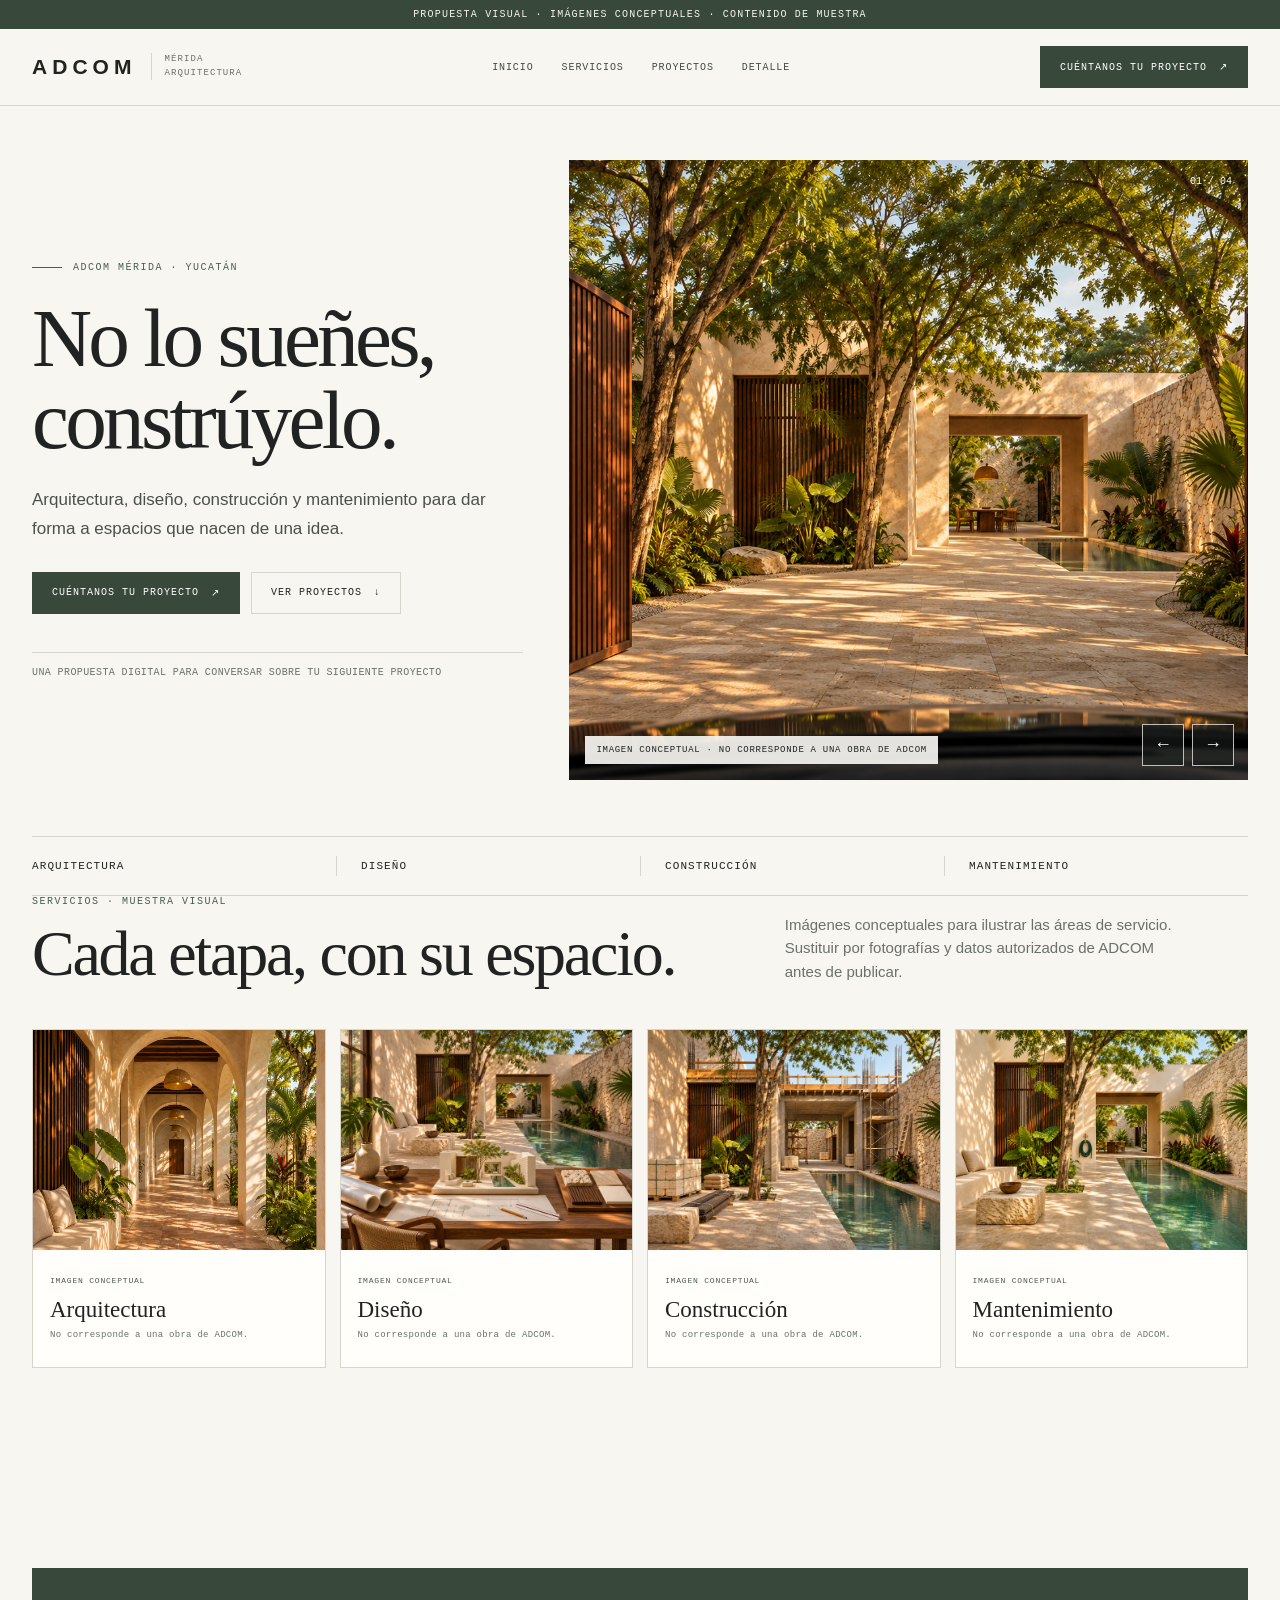
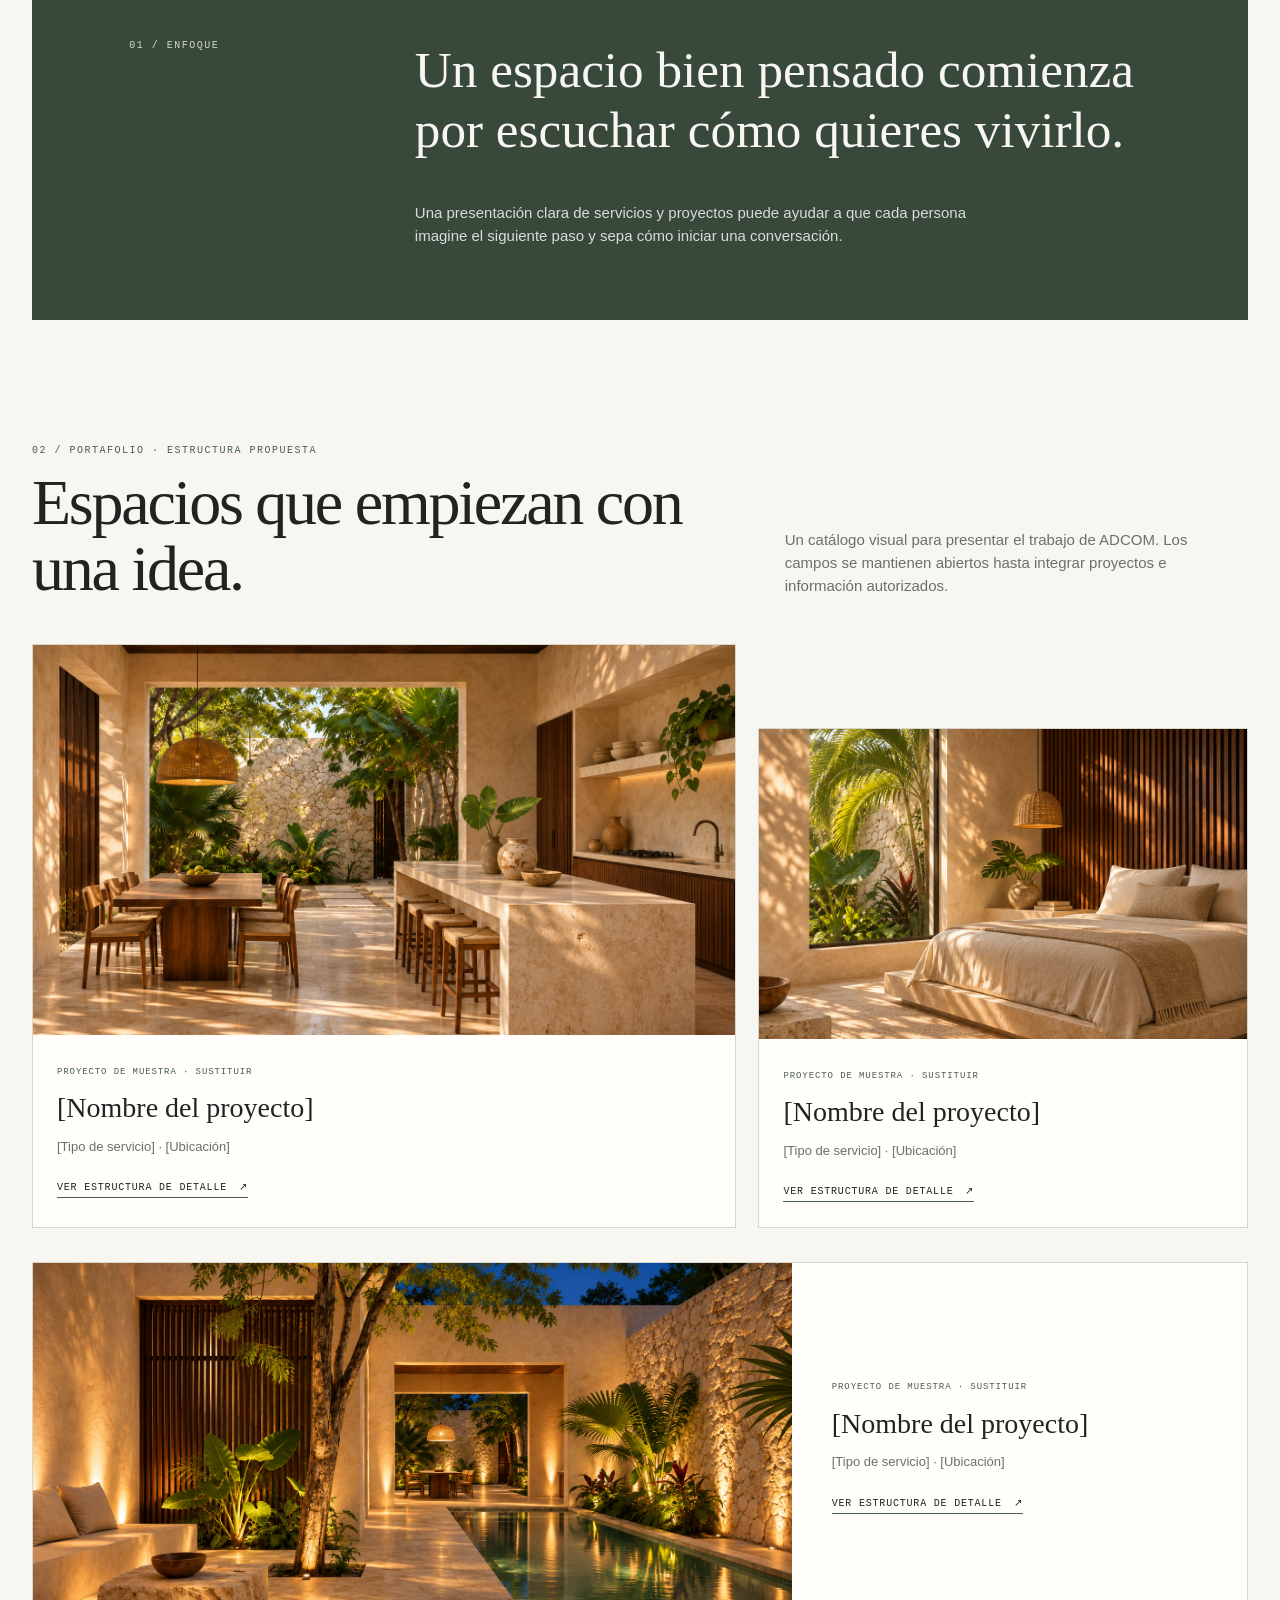
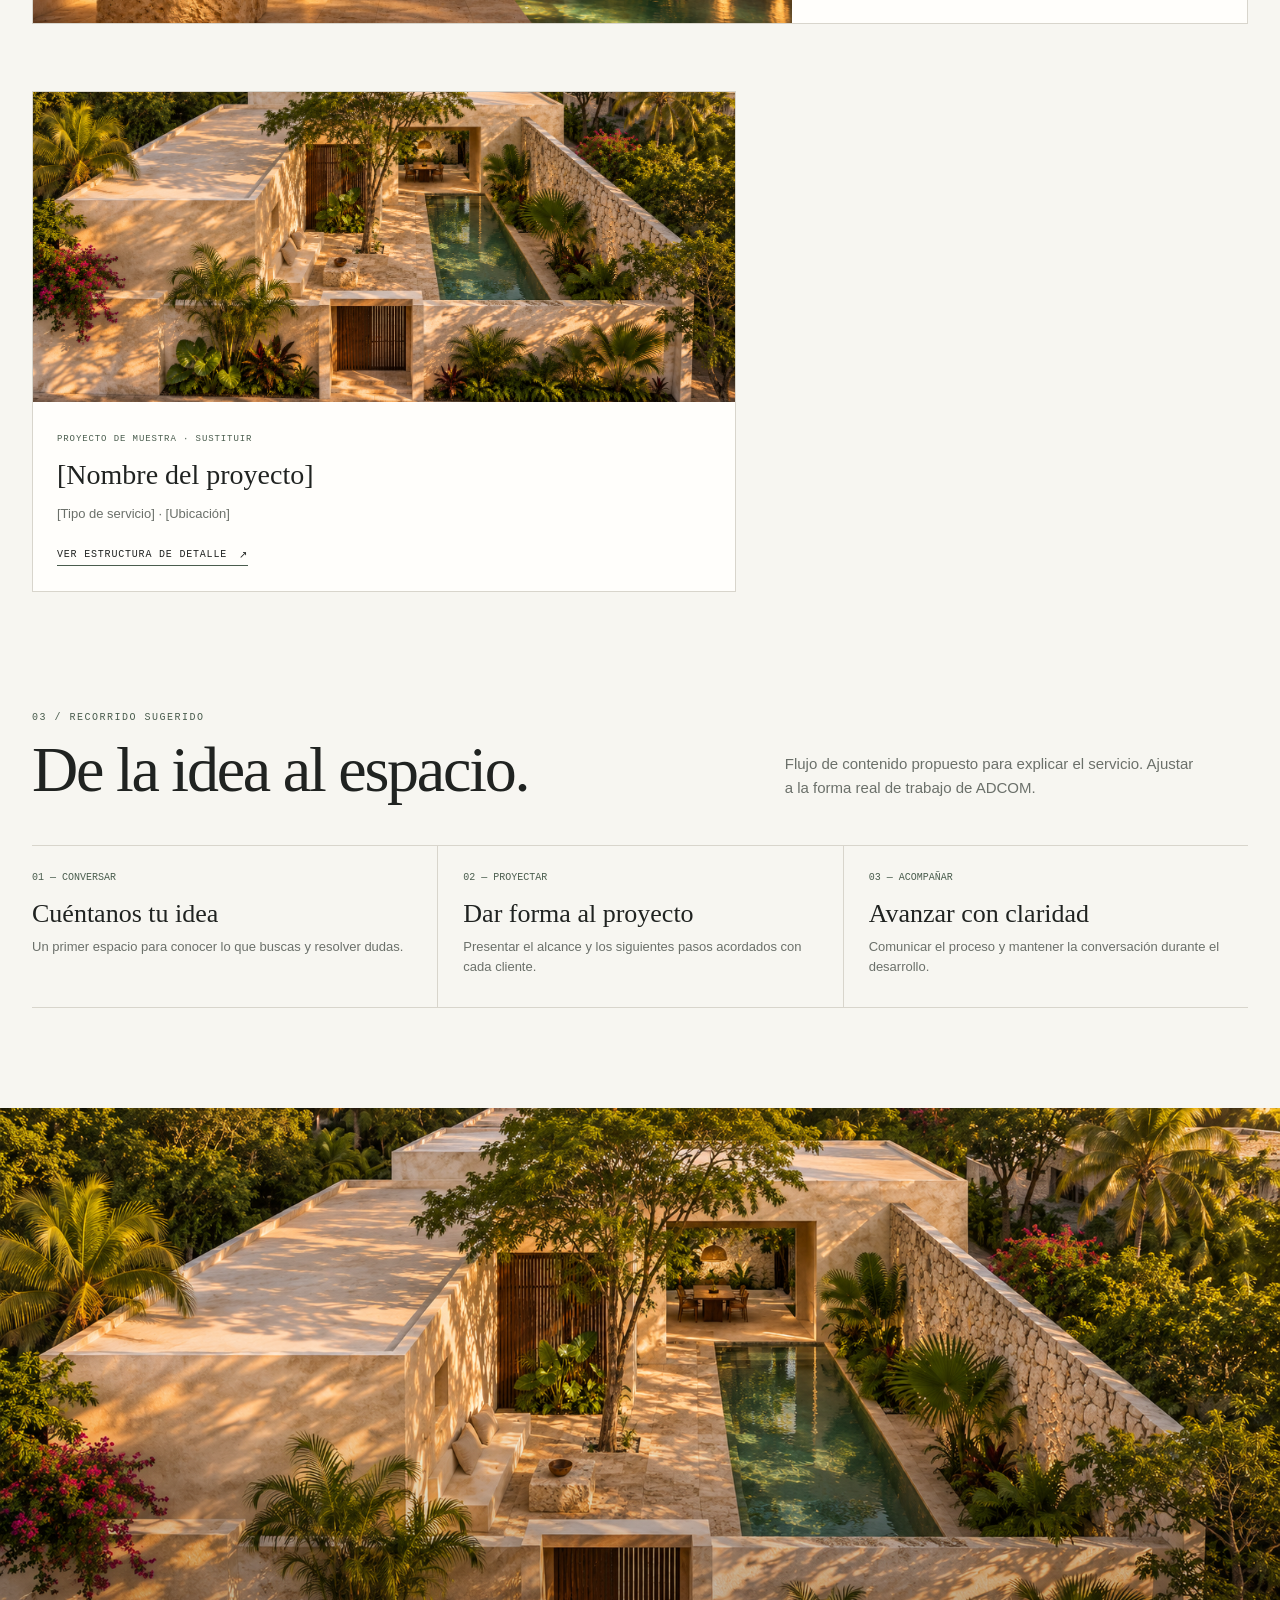
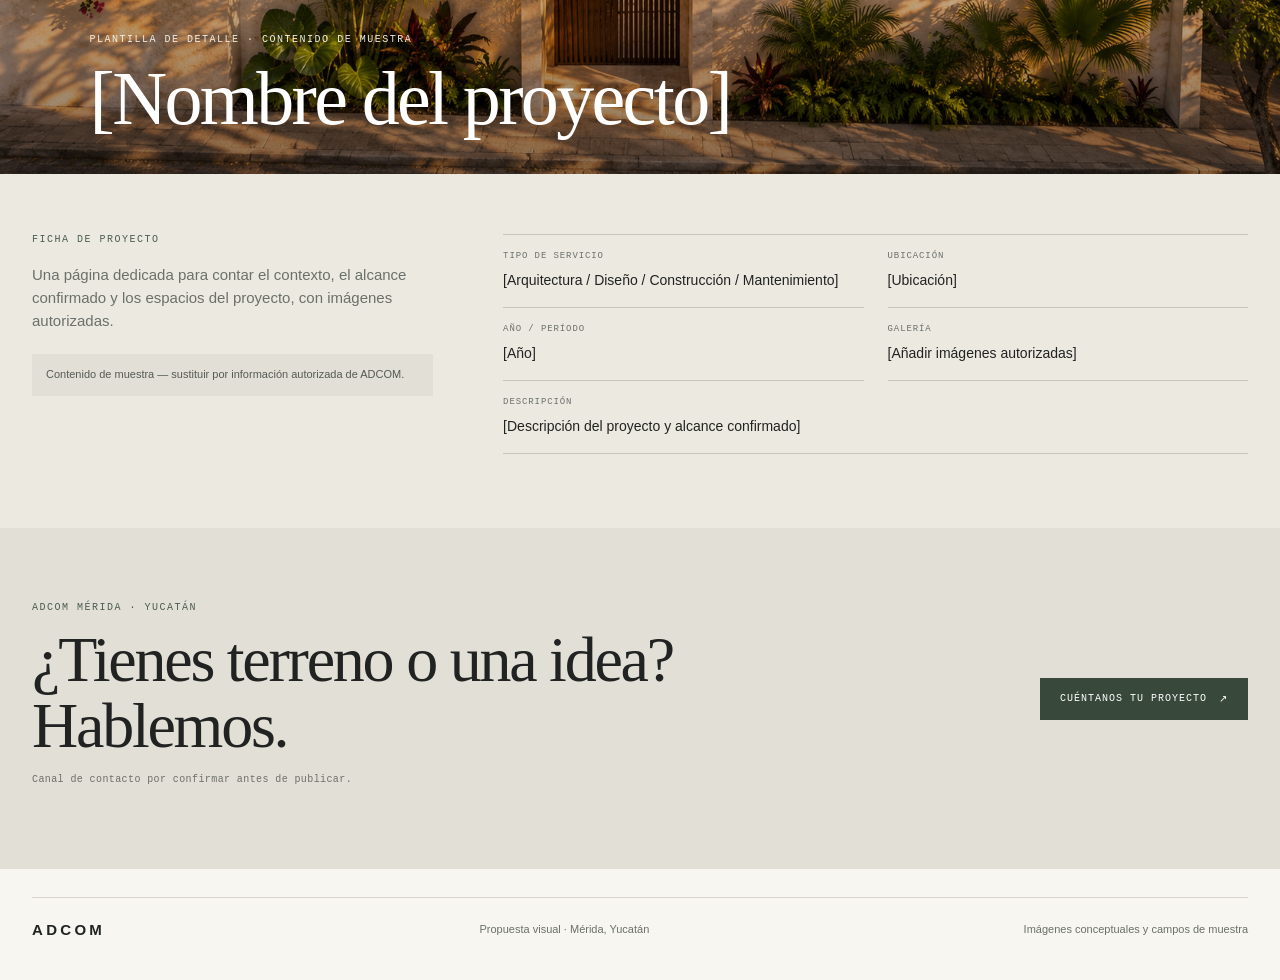
==== commit e3ade8b0: "Fix ADCOM hero scene controls" ====
--- a/index.html
+++ b/index.html
@@ -128,7 +128,7 @@
         <div class="hero-note">UNA PROPUESTA DIGITAL PARA CONVERSAR SOBRE TU SIGUIENTE PROYECTO</div>
       </div>
       <figure class="hero-image" style="margin:0">
-        <img src="assets/adcom-hero.png" alt="Imagen conceptual de una vivienda contemporánea con patio tropical en Yucatán">
+        <img id="heroScene" src="assets/adcom-llegada.png" alt="Imagen conceptual: llegada por camino de piedra a una casa contemporánea en Mérida">
         <span class="image-index" id="heroIndex">01 / 04</span>
         <figcaption class="img-label" id="heroCaption">Imagen conceptual · no corresponde a una obra de ADCOM</figcaption>
         <div class="hero-controls" aria-label="Cambiar escena"><button type="button" id="heroPrev" aria-label="Escena anterior">←</button><button type="button" id="heroNext" aria-label="Escena siguiente">→</button></div>
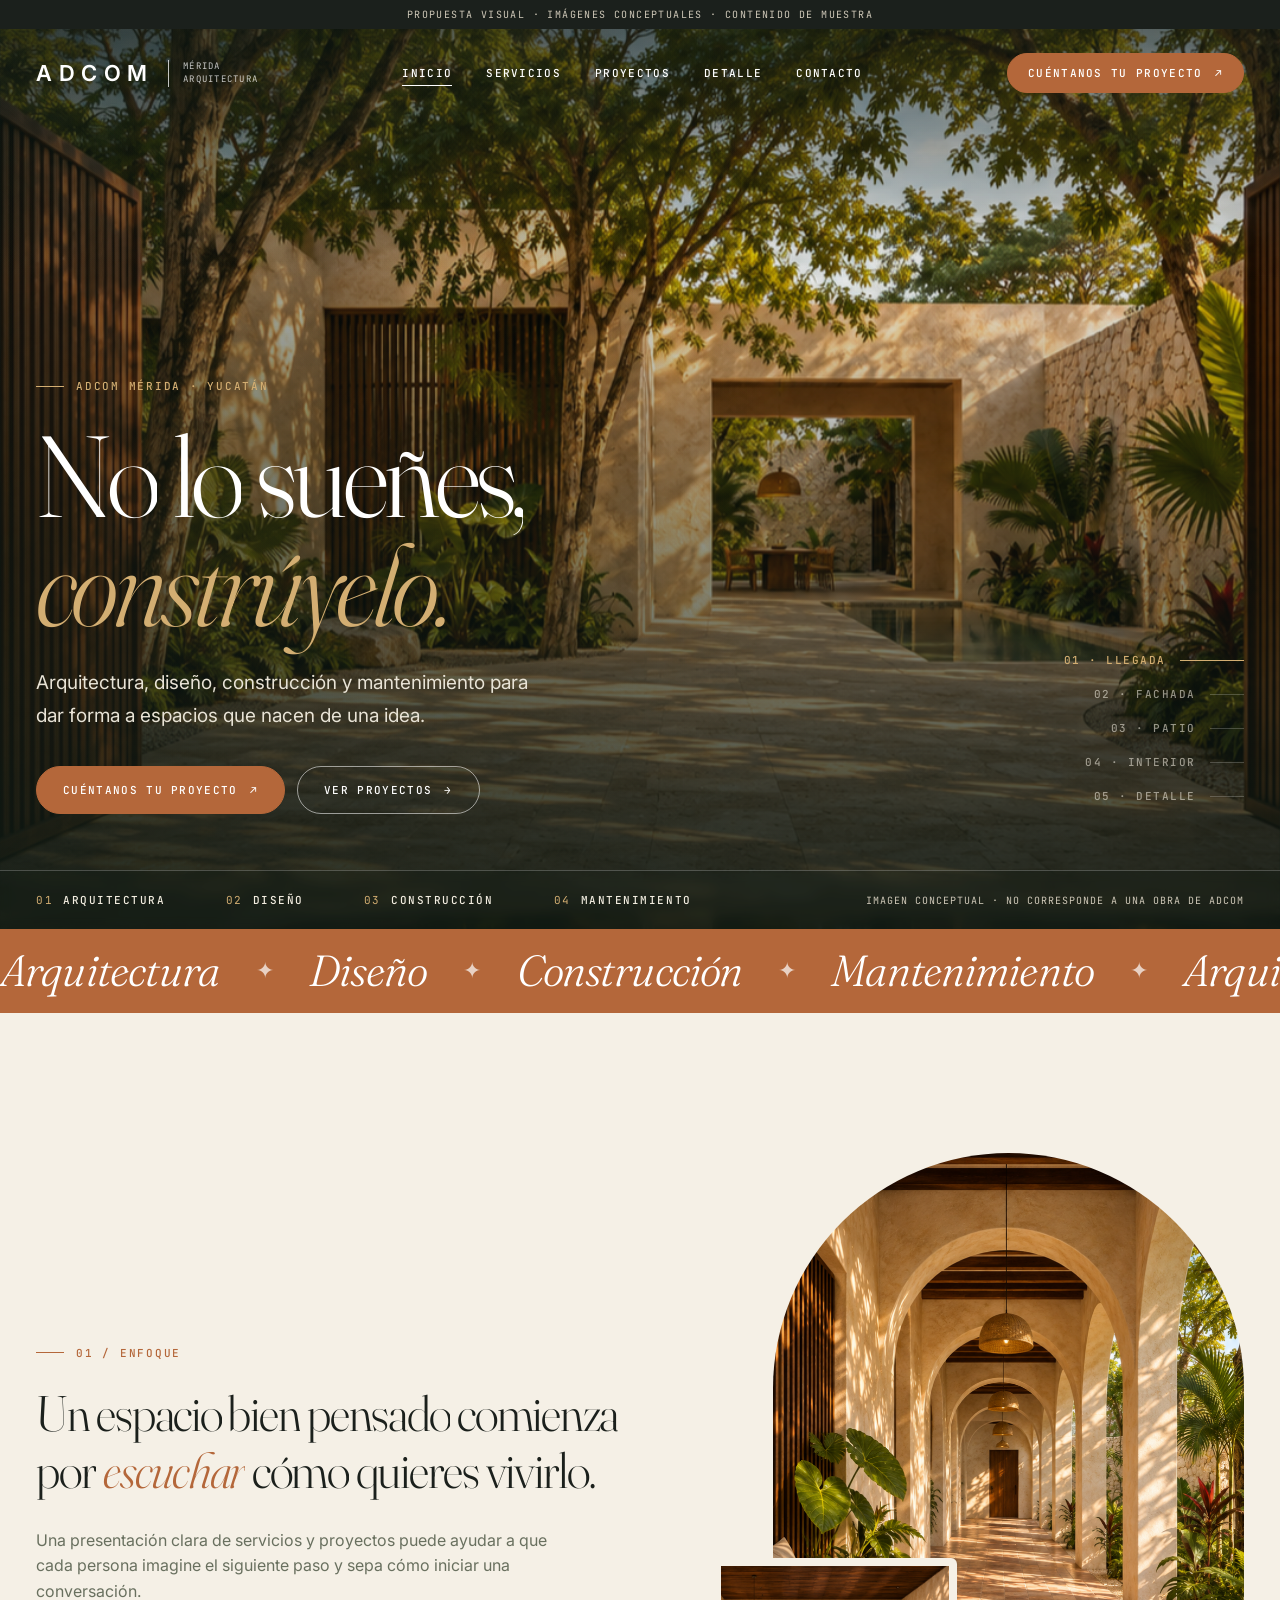
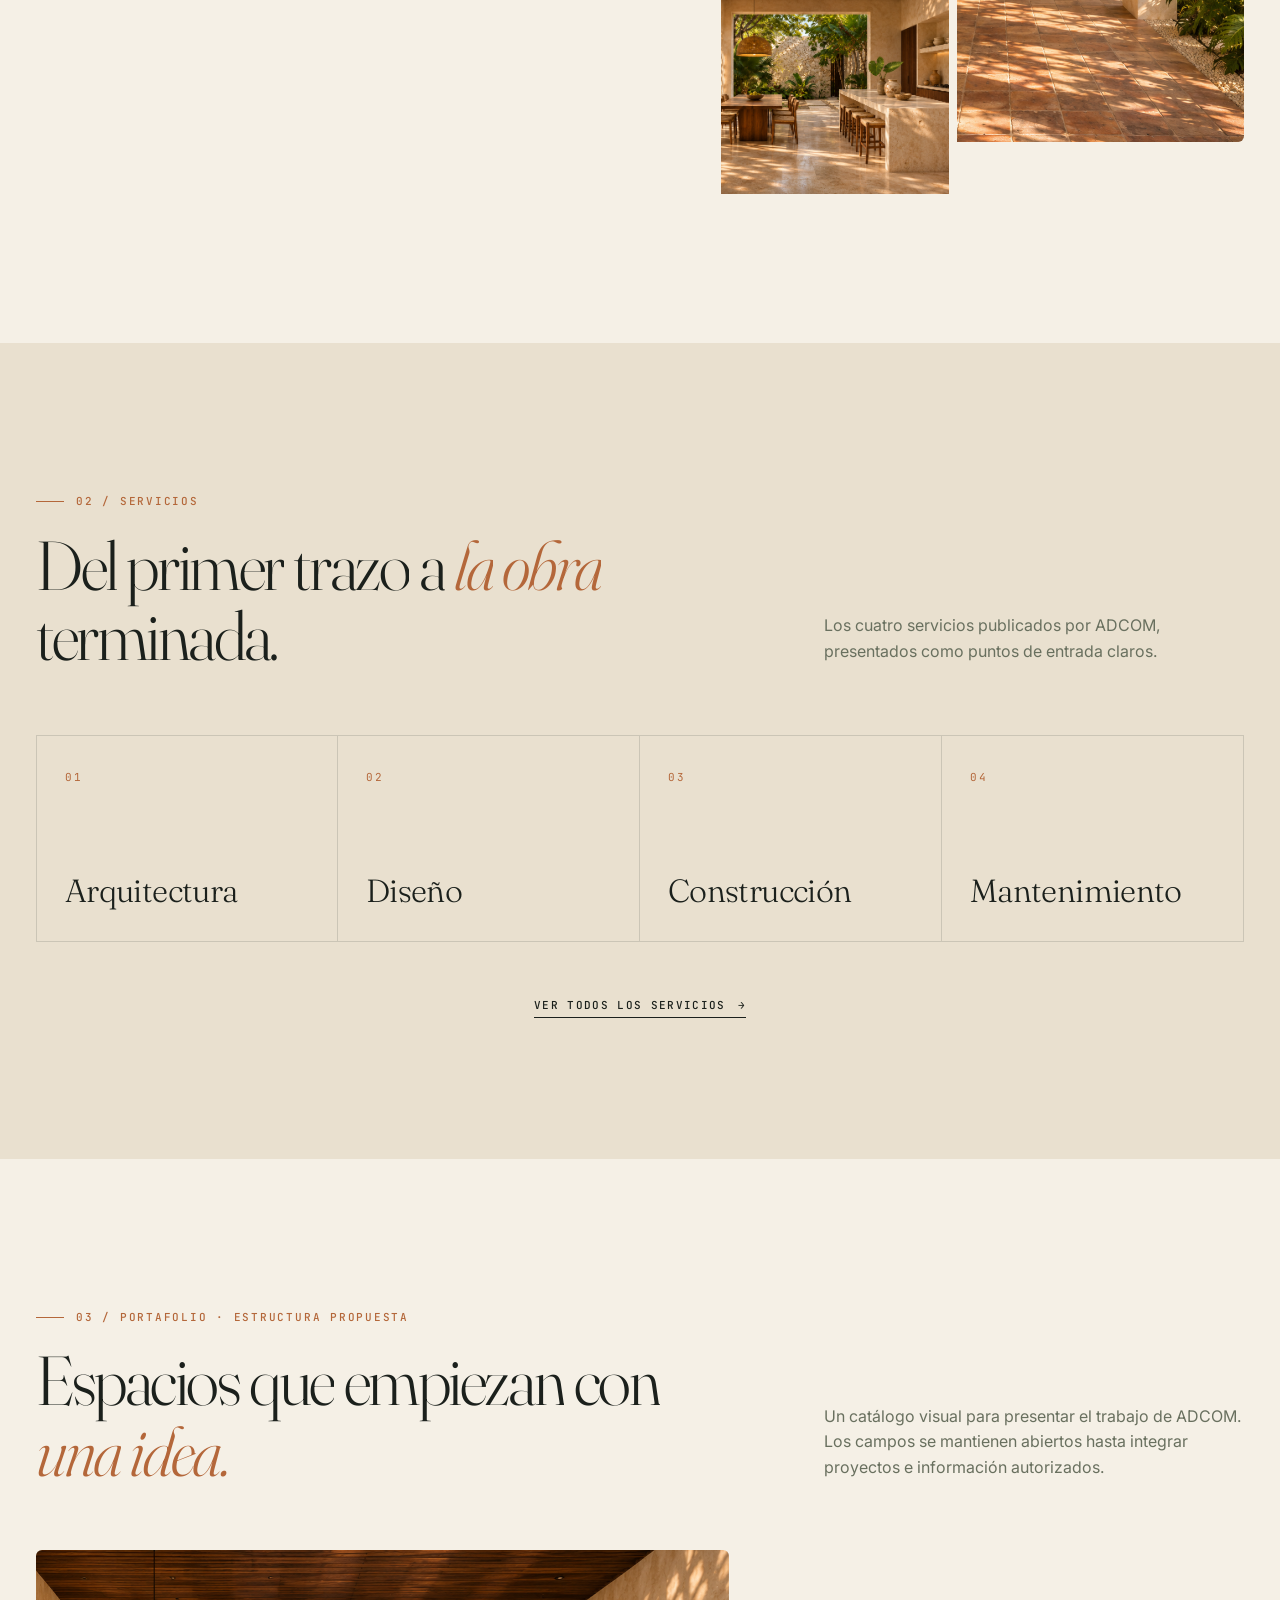
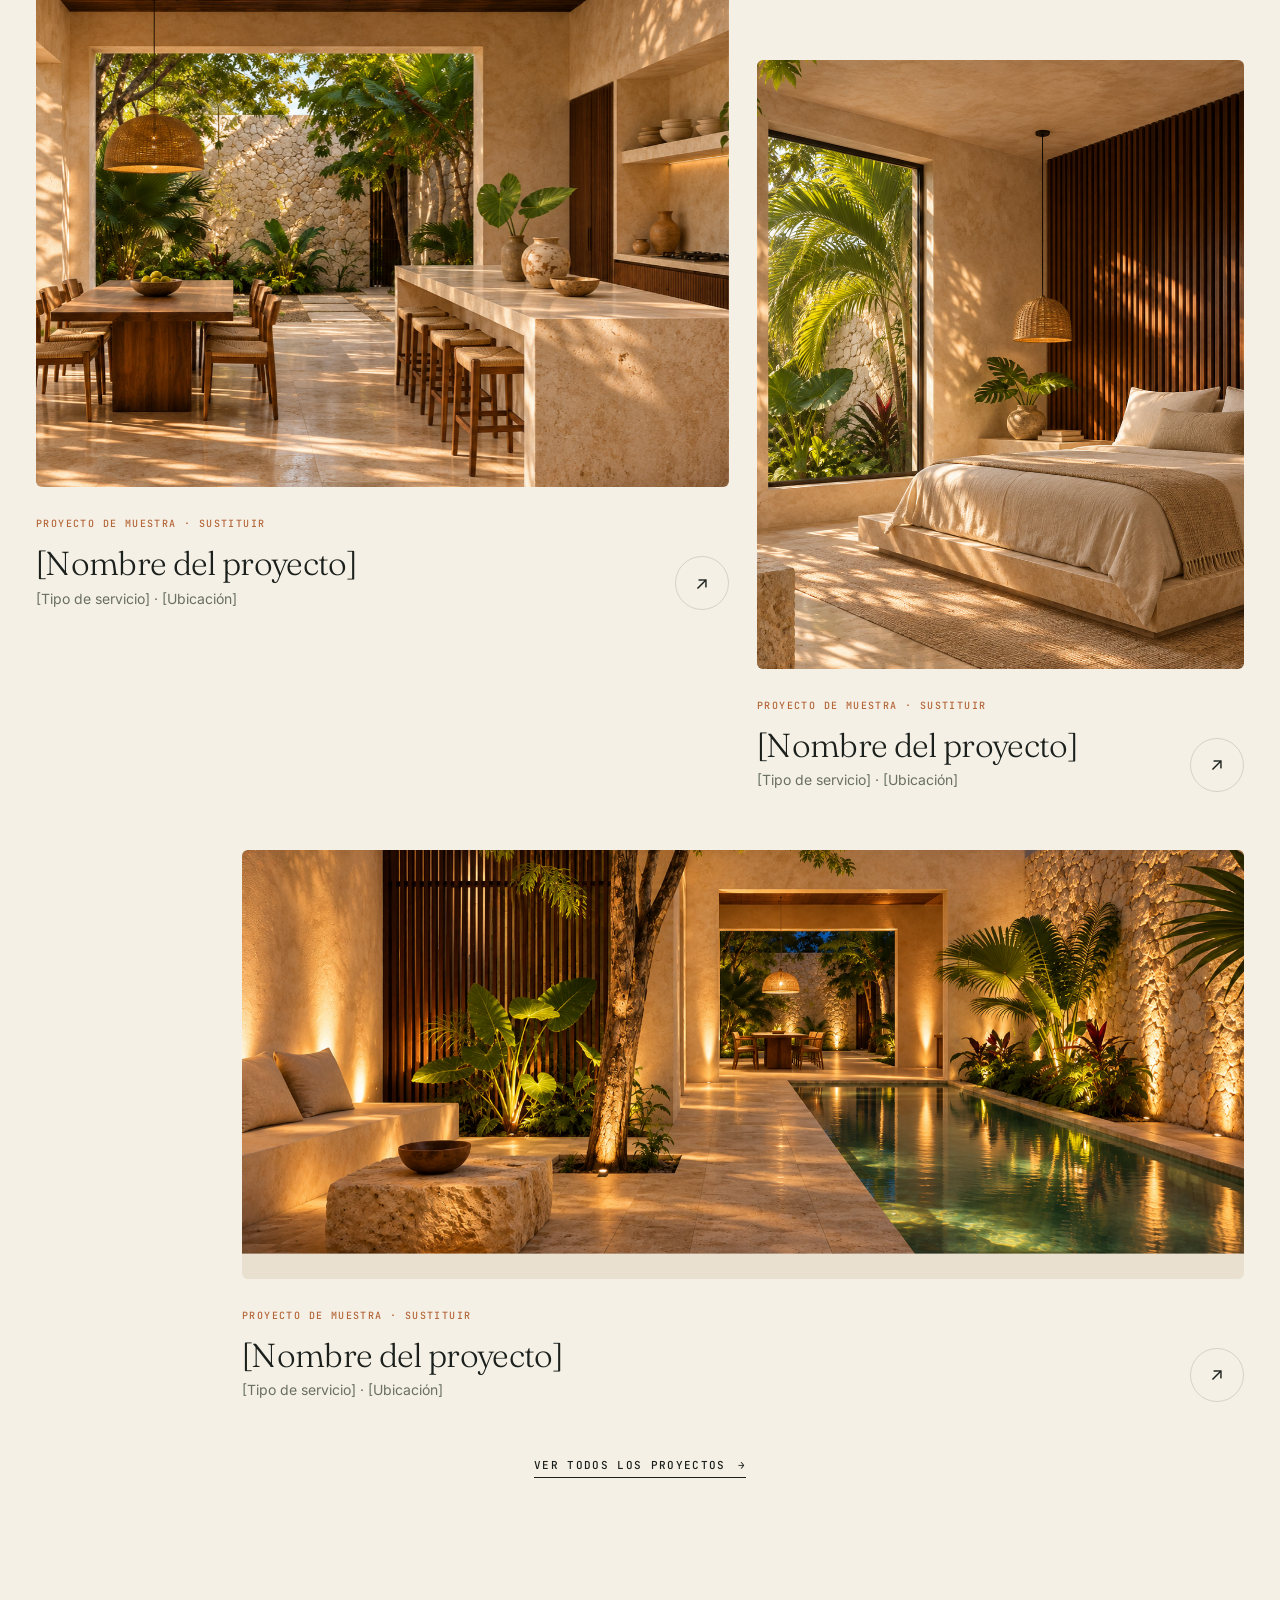
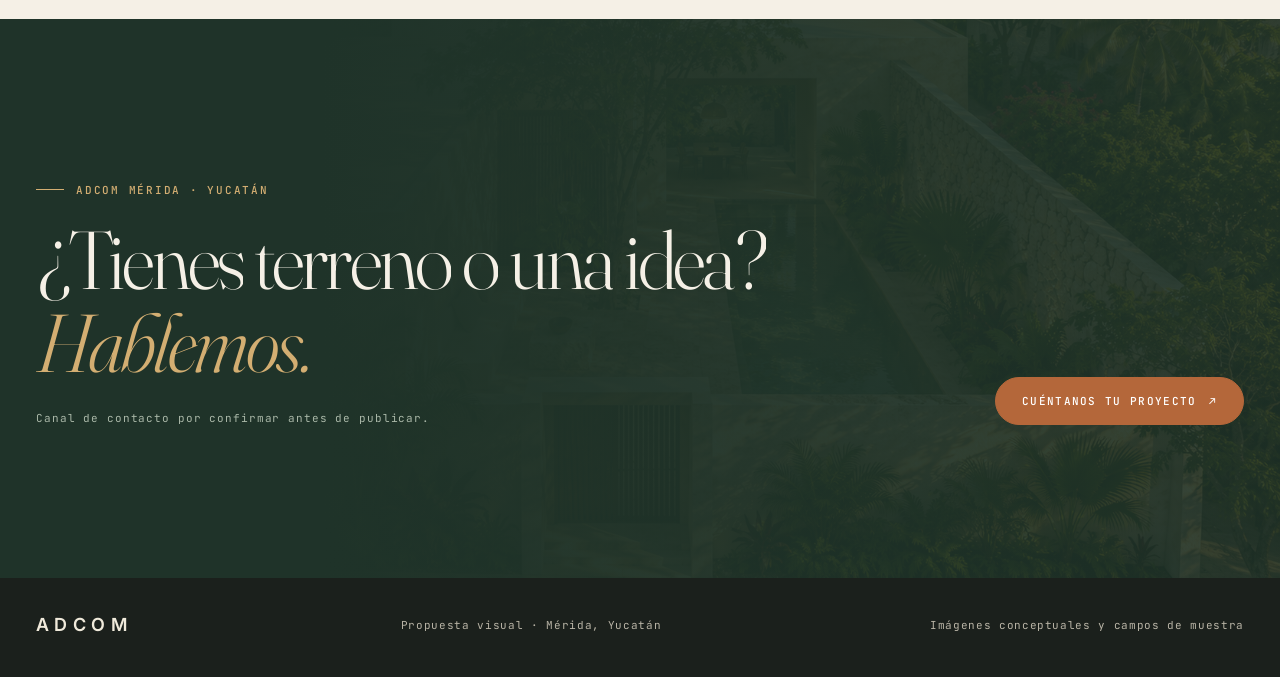
==== commit bec2ddfb: "Rediseño multipágina: inicio, servicios, proyectos, detalle y contacto - Hero por escenas, animacion" ====
--- a/index.html
+++ b/index.html
@@ -3,238 +3,139 @@
 <head>
 <meta charset="utf-8">
 <meta name="viewport" content="width=device-width, initial-scale=1">
-<meta name="theme-color" content="#f7f6f1">
+<meta name="theme-color" content="#1f3329">
 <meta name="description" content="Propuesta visual de sitio web para ADCOM Mérida. Arquitectura, diseño, construcción y mantenimiento.">
 <title>ADCOM Mérida — No lo sueñes, constrúyelo</title>
-<style>
-:root{--paper:#f7f6f1;--stone:#ece9e1;--ink:#202321;--muted:#6b706a;--olive:#38483b;--olive2:#4a5d4e;--line:#d8d5cc;--white:#fffefb;--serif:Georgia,"Times New Roman",serif;--sans:Inter,"Aptos",Arial,sans-serif;--mono:"Courier New",monospace}
-*{box-sizing:border-box}
-html{scroll-behavior:smooth}
-body{margin:0;background:var(--paper);color:var(--ink);font-family:var(--sans);font-size:15px;line-height:1.55}
-a{color:inherit}
-button{font:inherit}
-img{display:block;width:100%;height:100%;object-fit:cover}
-.wrap{width:min(1320px,calc(100% - 64px));margin:auto}
-.proposal-bar{background:var(--olive);color:#f6f4ed;padding:9px 24px;text-align:center;font:10px var(--mono);letter-spacing:.12em;text-transform:uppercase}
-header{position:sticky;top:0;z-index:20;background:rgba(247,246,241,.96);backdrop-filter:blur(14px);border-bottom:1px solid var(--line)}
-.head{height:76px;display:flex;align-items:center;justify-content:space-between;gap:25px}
-.brand{display:flex;align-items:center;gap:14px;text-decoration:none;min-width:190px}
-.wordmark{font-size:21px;font-weight:800;letter-spacing:.24em}
-.brand small{display:block;border-left:1px solid var(--line);padding-left:13px;color:var(--muted);font:9px var(--mono);letter-spacing:.12em;text-transform:uppercase;line-height:1.5}
-nav{display:flex;gap:28px;align-items:center}
-nav a{text-decoration:none;font:10px var(--mono);letter-spacing:.09em;text-transform:uppercase;color:#454a45}
-nav a:hover,nav a:focus{color:var(--olive2);text-decoration:underline;text-underline-offset:6px}
-.cta{display:inline-flex;align-items:center;justify-content:center;gap:12px;padding:14px 19px;background:var(--olive);color:white;text-decoration:none;font:10px var(--mono);letter-spacing:.1em;text-transform:uppercase;border:1px solid var(--olive);transition:.2s}
-.cta:hover{background:#29372c;transform:translateY(-1px)}
-.cta.light{background:transparent;color:var(--ink);border-color:var(--line)}
-.cta.light:hover{background:var(--stone)}
-.menu{display:none;background:none;border:1px solid var(--line);padding:10px}
-.hero{padding:54px 0 56px}
-.hero-grid{display:grid;grid-template-columns:.84fr 1.16fr;gap:46px;align-items:center}
-.kicker,.eyebrow{font:10px var(--mono);letter-spacing:.15em;text-transform:uppercase;color:var(--olive2)}
-.kicker{display:flex;align-items:center;gap:11px}
-.kicker:before{content:"";width:30px;height:1px;background:var(--olive2)}
-h1,h2,h3,p{margin-top:0}
-h1{font:clamp(48px,6.5vw,88px)/.98 var(--serif);font-weight:400;letter-spacing:-.045em;margin:25px 0}
-.lead{font-size:17px;line-height:1.7;color:#4b504b;max-width:480px}
-.actions{display:flex;gap:11px;flex-wrap:wrap;margin-top:28px}
-.hero-note{margin-top:38px;padding-top:14px;border-top:1px solid var(--line);font:10px var(--mono);letter-spacing:.04em;color:var(--muted)}
-.hero-image{height:min(620px,51vw);min-height:400px;position:relative;background:var(--stone);overflow:hidden}
-.hero-image img{position:absolute;inset:0}
-.img-label{position:absolute;bottom:16px;left:16px;padding:9px 11px;background:rgba(247,246,241,.92);font:9px var(--mono);letter-spacing:.08em;text-transform:uppercase}
-.image-index{position:absolute;right:16px;top:16px;color:#fff;font:10px var(--mono);text-shadow:0 1px 6px #000}
-.services{border-top:1px solid var(--line);border-bottom:1px solid var(--line);display:grid;grid-template-columns:repeat(4,1fr);padding:19px 0}
-.service{padding:4px 24px;border-left:1px solid var(--line);font:11px var(--mono);letter-spacing:.1em;text-transform:uppercase}
-.service:first-child{border:0;padding-left:0}
-.section{padding:100px 0}
-.section-head{display:grid;grid-template-columns:1fr .65fr;gap:40px;align-items:end;margin-bottom:42px}
-h2{font:clamp(38px,5vw,66px)/1.03 var(--serif);font-weight:400;letter-spacing:-.035em;margin:14px 0 0}
-.section-intro{color:var(--muted);max-width:410px;margin:0 0 4px}
-.manifesto{background:var(--olive);color:#f7f6f1;padding:72px 8%;display:grid;grid-template-columns:.35fr 1fr;gap:28px;align-items:start}
-.manifesto .eyebrow{color:#d0d8ce}
-.manifesto blockquote{font:clamp(30px,4vw,54px)/1.16 var(--serif);margin:0;max-width:900px}
-.manifesto p{grid-column:2;color:#d9ddd7;max-width:600px;margin:14px 0 0}
-.project-grid{display:grid;grid-template-columns:1.18fr .82fr;gap:22px}
-.project-card{border:1px solid var(--line);background:var(--white)}
-.project-card:nth-child(2){margin-top:84px}
-.project-card:nth-child(3){grid-column:1/3;display:grid;grid-template-columns:1.25fr .75fr;margin-top:12px}
-.project-photo{height:390px;position:relative;background:var(--stone)}
-.project-card:nth-child(2) .project-photo{height:310px}
-.project-card:nth-child(3) .project-photo{height:360px}
-.project-info{padding:22px 24px 25px}
-.project-card:nth-child(3) .project-info{align-self:center;padding:40px}
-.tag{display:inline-block;color:var(--olive2);font:9px var(--mono);letter-spacing:.1em;text-transform:uppercase}
-.project-info h3{font:28px/1.1 var(--serif);font-weight:400;margin:13px 0}
-.project-info p{font-size:13px;color:var(--muted);margin-bottom:16px}
-.text-link{display:inline-flex;gap:12px;align-items:center;text-decoration:none;border-bottom:1px solid var(--olive2);padding-bottom:4px;font:10px var(--mono);letter-spacing:.08em;text-transform:uppercase}
-.text-link:hover{color:var(--olive2)}
-.process{display:grid;grid-template-columns:repeat(3,1fr);border-top:1px solid var(--line);border-bottom:1px solid var(--line)}
-.step{padding:26px 25px 30px;border-left:1px solid var(--line)}
-.step:first-child{border:0;padding-left:0}
-.step-no{font:10px var(--mono);color:var(--olive2)}
-.step h3{font:26px var(--serif);font-weight:400;margin:16px 0 8px}
-.step p{color:var(--muted);font-size:13px;margin:0}
-.detail{background:var(--stone);padding:0}
-.detail-image{height:clamp(340px,52vw,680px);position:relative}
-.detail-image:after{content:"";position:absolute;inset:45% 0 0;background:linear-gradient(transparent,rgba(0,0,0,.47))}
-.detail-title{position:absolute;z-index:1;left:7%;bottom:36px;color:white}
-.detail-title .eyebrow{color:#f0ede3}
-.detail-title h2{font-size:clamp(42px,6vw,76px);max-width:800px}
-.detail-content{padding:60px 0 74px}
-.detail-grid{display:grid;grid-template-columns:.7fr 1.3fr;gap:70px}
-.detail-fields{display:grid;grid-template-columns:1fr 1fr;gap:0 24px;border-top:1px solid #c8c5bc}
-.field{padding:16px 0;border-bottom:1px solid #c8c5bc}
-.field span{display:block;color:var(--muted);font:9px var(--mono);letter-spacing:.1em;text-transform:uppercase;margin-bottom:7px}
-.field strong{font:14px var(--sans);font-weight:500}
-.sample-note{background:#e2dfd6;padding:12px 14px;color:#555a54;font-size:11px;margin-top:22px}
-.final-cta{background:#e2dfd6;padding:74px 0}
-.final-row{display:flex;align-items:center;justify-content:space-between;gap:28px}
-.final-row h2{max-width:760px}
-.contact-note{font:10px var(--mono);letter-spacing:.04em;color:var(--muted);margin-top:15px}
-footer{padding:28px 0 38px}
-.foot-row{display:flex;justify-content:space-between;gap:24px;align-items:center;border-top:1px solid var(--line);padding-top:20px}
-.foot-row p{font-size:11px;color:var(--muted);margin:0}
-.foot-brand{font-weight:800;letter-spacing:.22em}
-@media(max-width:900px){.wrap{width:min(100% - 40px,720px)}nav{gap:14px}nav a{font-size:9px}.hero-grid{grid-template-columns:1fr;gap:30px}.hero-image{height:58vw;min-height:340px}.section{padding:76px 0}.project-grid{grid-template-columns:1fr 1fr}.project-card:nth-child(2){margin-top:50px}.project-card:nth-child(3){grid-column:1/3}.detail-grid{gap:34px}}
-@media(max-width:640px){.wrap{width:calc(100% - 36px)}.proposal-bar{font-size:8px;padding:8px}.head{height:66px}.brand{min-width:0}.brand small{display:none}.menu{display:block}.head>.cta{display:none}nav{display:none;position:absolute;top:66px;left:0;right:0;padding:18px;background:var(--paper);border-bottom:1px solid var(--line);flex-direction:column;align-items:flex-start}nav.open{display:flex}.hero{padding:38px 0 42px}.hero-grid{gap:26px}h1{font-size:clamp(49px,14vw,68px);margin:19px 0}.lead{font-size:15px}.hero-image{height:95vw;min-height:300px}.services{grid-template-columns:1fr 1fr;gap:0;padding:10px 0}.service{padding:12px 10px;border-left:1px solid var(--line);font-size:9px}.service:nth-child(odd){border-left:0;padding-left:0}.service:nth-child(n+3){border-top:1px solid var(--line)}.section{padding:64px 0}.section-head{grid-template-columns:1fr;gap:18px;margin-bottom:28px}.section-head h2{font-size:44px}.manifesto{grid-template-columns:1fr;padding:38px 26px;gap:18px}.manifesto p{grid-column:1}.manifesto blockquote{font-size:34px}.project-grid{grid-template-columns:1fr;gap:18px}.project-card:nth-child(2){margin-top:0}.project-card:nth-child(3){grid-column:auto;display:block;margin-top:0}.project-photo,.project-card:nth-child(2) .project-photo,.project-card:nth-child(3) .project-photo{height:68vw;min-height:250px}.project-card:nth-child(3) .project-info{padding:22px 24px}.process{grid-template-columns:1fr}.step,.step:first-child{padding:22px 0;border-left:0;border-top:1px solid var(--line)}.step:first-child{border-top:0}.detail-image{height:105vw;min-height:350px}.detail-title{left:22px;right:20px;bottom:22px}.detail-title h2{font-size:46px}.detail-content{padding:38px 0 48px}.detail-grid{grid-template-columns:1fr;gap:26px}.final-row{display:block}.final-row .cta{margin-top:23px}.foot-row{align-items:flex-start;flex-direction:column}.actions .cta{flex:1}}
-
-/* Galería editorial y escenas del hero */
-.hero-controls{position:absolute;z-index:2;right:14px;bottom:14px;display:flex;gap:8px}.hero-controls button{width:42px;height:42px;border:1px solid rgba(255,255,255,.7);background:rgba(25,30,26,.58);color:white;cursor:pointer;font-size:18px}.hero-controls button:hover{background:var(--olive)}
-.service-gallery{display:grid;grid-template-columns:repeat(4,1fr);gap:14px;margin-top:32px}.service-card{border:1px solid var(--line);background:var(--white)}.service-card figure{margin:0}.service-card .photo{height:220px;background:var(--stone)}.service-card figcaption{padding:16px 17px 18px}.service-card .tag{font-size:8px}.service-card h3{font:23px/1.1 var(--serif);font-weight:400;margin:8px 0 0}.concept-caption{font:9px var(--mono);letter-spacing:.03em;color:var(--muted);margin-top:8px}.project-card:nth-child(4){margin-top:45px}.project-card:nth-child(4) .project-photo{height:310px}
-@media(max-width:900px){.service-gallery{grid-template-columns:repeat(2,1fr)}.service-card .photo{height:240px}}
-@media(max-width:640px){.hero-controls{right:10px;bottom:10px}.hero-controls button{width:38px;height:38px}.service-gallery{grid-template-columns:1fr;gap:14px;margin-top:22px}.service-card .photo{height:66vw;min-height:240px}.project-card:nth-child(4){margin-top:0}.project-card:nth-child(4) .project-photo{height:68vw;min-height:250px}}
-</style>
+<link rel="preconnect" href="https://fonts.googleapis.com">
+<link rel="preconnect" href="https://fonts.gstatic.com" crossorigin>
+<link href="https://fonts.googleapis.com/css2?family=Fraunces:ital,opsz,wght@0,9..144,300;0,9..144,400;1,9..144,300;1,9..144,400&family=Inter:wght@400;500;600&family=JetBrains+Mono:wght@400;500&display=swap" rel="stylesheet">
+<link rel="stylesheet" href="css/styles.css">
+<link rel="stylesheet" href="css/extra.css">
+<link rel="stylesheet" href="css/pages.css">
+<link rel="stylesheet" href="css/scenes.css">
 </head>
 <body>
 <div class="proposal-bar">Propuesta visual · Imágenes conceptuales · Contenido de muestra</div>
-<header>
+
+<header id="top">
   <div class="wrap head">
-    <a class="brand" href="#inicio" aria-label="ADCOM Mérida, inicio"><span class="wordmark">ADCOM</span><small>Mérida<br>Arquitectura</small></a>
+    <a class="brand" href="index.html" aria-label="ADCOM Mérida, inicio"><span class="wordmark">ADCOM</span><small>Mérida<br>Arquitectura</small></a>
     <button class="menu" id="menuBtn" aria-expanded="false" aria-controls="mainNav">Menú</button>
     <nav id="mainNav" aria-label="Navegación principal">
-      <a href="#inicio">Inicio</a><a href="#servicios">Servicios</a><a href="#proyectos">Proyectos</a><a href="#detalle">Detalle</a>
+      <a href="index.html" aria-current="page">Inicio</a><a href="servicios.html">Servicios</a><a href="proyectos.html">Proyectos</a><a href="proyecto.html">Detalle</a><a href="contacto.html">Contacto</a>
     </nav>
-    <a class="cta" href="#contacto">Cuéntanos tu proyecto <span aria-hidden="true">↗</span></a>
+    <a class="cta sm" href="contacto.html">Cuéntanos tu proyecto <span aria-hidden="true">↗</span></a>
   </div>
 </header>
+
 <main>
   <section class="hero" id="inicio">
-    <div class="wrap hero-grid">
-      <div>
-        <div class="kicker">ADCOM Mérida · Yucatán</div>
-        <h1>No lo sueñes,<br>constrúyelo.</h1>
-        <p class="lead">Arquitectura, diseño, construcción y mantenimiento para dar forma a espacios que nacen de una idea.</p>
-        <div class="actions"><a class="cta" href="#contacto">Cuéntanos tu proyecto <span aria-hidden="true">↗</span></a><a class="cta light" href="#proyectos">Ver proyectos <span aria-hidden="true">↓</span></a></div>
-        <div class="hero-note">UNA PROPUESTA DIGITAL PARA CONVERSAR SOBRE TU SIGUIENTE PROYECTO</div>
+    <div class="hero-bg" id="heroScenes">
+      <figure class="scene" data-label="Llegada" data-src="assets/adcom-llegada.png" style="margin:0"><img alt="Imagen conceptual de la llegada en coche a una vivienda contemporánea"></figure>
+      <figure class="scene" data-label="Fachada" data-src="assets/adcom-fachada.png" style="margin:0"><img alt="Imagen conceptual de la fachada de una vivienda al atardecer"></figure>
+      <figure class="scene active" data-label="Patio" style="margin:0"><img src="assets/adcom-hero.png" alt="Imagen conceptual de una vivienda contemporánea con patio tropical en Yucatán" fetchpriority="high"></figure>
+      <figure class="scene" data-label="Interior" data-src="assets/adcom-interior.png" style="margin:0"><img alt="Imagen conceptual de una sala interior abierta al jardín"></figure>
+      <figure class="scene" data-label="Detalle" data-src="assets/adcom-detalle.png" style="margin:0"><img alt="Imagen conceptual de un detalle de piedra y madera"></figure>
+    </div>
+    <div class="wrap hero-body">
+      <div class="eyebrow reveal">ADCOM Mérida · Yucatán</div>
+      <h1 style="--d:.1s">No lo sueñes, <em>constrúyelo.</em></h1>
+      <p class="lead reveal" style="--d:.5s">Arquitectura, diseño, construcción y mantenimiento para dar forma a espacios que nacen de una idea.</p>
+      <div class="actions reveal" style="--d:.65s">
+        <a class="cta" href="contacto.html">Cuéntanos tu proyecto <span aria-hidden="true">↗</span></a>
+        <a class="cta ghost" href="proyectos.html">Ver proyectos <span aria-hidden="true">→</span></a>
       </div>
-      <figure class="hero-image" style="margin:0">
-        <img id="heroScene" src="assets/adcom-llegada.png" alt="Imagen conceptual: llegada por camino de piedra a una casa contemporánea en Mérida">
-        <span class="image-index" id="heroIndex">01 / 04</span>
-        <figcaption class="img-label" id="heroCaption">Imagen conceptual · no corresponde a una obra de ADCOM</figcaption>
-        <div class="hero-controls" aria-label="Cambiar escena"><button type="button" id="heroPrev" aria-label="Escena anterior">←</button><button type="button" id="heroNext" aria-label="Escena siguiente">→</button></div>
-      </figure>
     </div>
-  </section>
-  <div class="wrap services" id="servicios" aria-label="Servicios publicados">
-    <div class="service">Arquitectura</div><div class="service">Diseño</div><div class="service">Construcción</div><div class="service">Mantenimiento</div>
-  </div>
-  <section class="section" style="padding-top:0" aria-labelledby="serviceVisualTitle">
-    <div class="wrap">
-      <div class="section-head"><div><div class="eyebrow">Servicios · muestra visual</div><h2 id="serviceVisualTitle">Cada etapa, con su espacio.</h2></div><p class="section-intro">Imágenes conceptuales para ilustrar las áreas de servicio. Sustituir por fotografías y datos autorizados de ADCOM antes de publicar.</p></div>
-      <div class="service-gallery">
-        <article class="service-card"><figure><div class="photo"><img src="assets/adcom-arcos.png" alt="Imagen conceptual de un corredor de arcos abierto a un jardín tropical"></div><figcaption><span class="tag">Imagen conceptual</span><h3>Arquitectura</h3><p class="concept-caption">No corresponde a una obra de ADCOM.</p></figcaption></figure></article>
-        <article class="service-card"><figure><div class="photo"><img src="assets/adcom-maqueta.png" alt="Imagen conceptual de maqueta arquitectónica y muestras de materiales"></div><figcaption><span class="tag">Imagen conceptual</span><h3>Diseño</h3><p class="concept-caption">No corresponde a una obra de ADCOM.</p></figcaption></figure></article>
-        <article class="service-card"><figure><div class="photo"><img src="assets/adcom-obra.png" alt="Imagen conceptual de una vivienda en construcción en Mérida"></div><figcaption><span class="tag">Imagen conceptual</span><h3>Construcción</h3><p class="concept-caption">No corresponde a una obra de ADCOM.</p></figcaption></figure></article>
-        <article class="service-card"><figure><div class="photo"><img src="assets/adcom-mantenimiento.png" alt="Imagen conceptual de exterior residencial cuidado con jardín tropical"></div><figcaption><span class="tag">Imagen conceptual</span><h3>Mantenimiento</h3><p class="concept-caption">No corresponde a una obra de ADCOM.</p></figcaption></figure></article>
+    <ol class="scene-rail" id="sceneRail" aria-label="Escenas del encabezado"></ol>
+    <div class="hero-foot">
+      <div class="wrap">
+        <div class="hero-services" role="group" aria-label="Servicios publicados">
+          <a href="servicios.html#arquitectura"><b>01</b> Arquitectura</a>
+          <a href="servicios.html#diseno"><b>02</b> Diseño</a>
+          <a href="servicios.html#construccion"><b>03</b> Construcción</a>
+          <a href="servicios.html#mantenimiento"><b>04</b> Mantenimiento</a>
+        </div>
+        <div class="hero-caption">Imagen conceptual · no corresponde a una obra de ADCOM</div>
       </div>
     </div>
   </section>
-  <section class="section">
-    <div class="wrap">
-      <div class="manifesto">
-        <div class="eyebrow">01 / Enfoque</div>
-        <blockquote>Un espacio bien pensado comienza por escuchar cómo quieres vivirlo.</blockquote>
-        <p>Una presentación clara de servicios y proyectos puede ayudar a que cada persona imagine el siguiente paso y sepa cómo iniciar una conversación.</p>
+
+  <div class="marquee" aria-hidden="true">
+    <div class="marquee-track">
+      <span>Arquitectura <i>✦</i> Diseño <i>✦</i> Construcción <i>✦</i> Mantenimiento <i>✦</i></span>
+      <span>Arquitectura <i>✦</i> Diseño <i>✦</i> Construcción <i>✦</i> Mantenimiento <i>✦</i></span>
+      <span>Arquitectura <i>✦</i> Diseño <i>✦</i> Construcción <i>✦</i> Mantenimiento <i>✦</i></span>
+      <span>Arquitectura <i>✦</i> Diseño <i>✦</i> Construcción <i>✦</i> Mantenimiento <i>✦</i></span>
+    </div>
+  </div>
+
+  <section class="section approach">
+    <div class="wrap approach-grid">
+      <div>
+        <div class="eyebrow reveal">01 / Enfoque</div>
+        <blockquote class="reveal">Un espacio bien pensado comienza por <em>escuchar</em> cómo quieres vivirlo.</blockquote>
+        <p class="reveal" style="--d:.16s">Una presentación clara de servicios y proyectos puede ayudar a que cada persona imagine el siguiente paso y sepa cómo iniciar una conversación.</p>
+      </div>
+      <div class="approach-media reveal" style="--d:.1s">
+        <div class="main px clip"><img src="assets/adcom-arcos.png" alt="Imagen conceptual de un corredor de arcos abierto a un jardín tropical" loading="lazy"></div>
+        <div class="inset"><img src="assets/adcom-cocina.png" alt="Imagen conceptual de cocina y comedor abiertos a un jardín tropical" loading="lazy"></div>
       </div>
     </div>
   </section>
-  <section class="section" id="proyectos" style="padding-top:25px">
+
+  <section class="section services">
     <div class="wrap">
       <div class="section-head">
-        <div><div class="eyebrow">02 / Portafolio · estructura propuesta</div><h2>Espacios que empiezan con una idea.</h2></div>
-        <p class="section-intro">Un catálogo visual para presentar el trabajo de ADCOM. Los campos se mantienen abiertos hasta integrar proyectos e información autorizados.</p>
+        <div><div class="eyebrow reveal">02 / Servicios</div><h2>Del primer trazo a <em>la obra</em> terminada.</h2></div>
+        <p class="section-intro reveal" style="--d:.16s">Los cuatro servicios publicados por ADCOM, presentados como puntos de entrada claros.</p>
+      </div>
+      <div class="service-grid" aria-label="Servicios publicados">
+        <a class="service reveal" href="servicios.html#arquitectura"><span class="arrow" aria-hidden="true">↗</span><span class="no">01</span><h3>Arquitectura</h3></a>
+        <a class="service reveal" style="--d:.08s" href="servicios.html#diseno"><span class="arrow" aria-hidden="true">↗</span><span class="no">02</span><h3>Diseño</h3></a>
+        <a class="service reveal" style="--d:.16s" href="servicios.html#construccion"><span class="arrow" aria-hidden="true">↗</span><span class="no">03</span><h3>Construcción</h3></a>
+        <a class="service reveal" style="--d:.24s" href="servicios.html#mantenimiento"><span class="arrow" aria-hidden="true">↗</span><span class="no">04</span><h3>Mantenimiento</h3></a>
+      </div>
+      <div class="more reveal"><a class="link-line" href="servicios.html">Ver todos los servicios <span aria-hidden="true">→</span></a></div>
+    </div>
+  </section>
+
+  <section class="section">
+    <div class="wrap">
+      <div class="section-head">
+        <div><div class="eyebrow reveal">03 / Portafolio · estructura propuesta</div><h2>Espacios que empiezan con <em>una idea.</em></h2></div>
+        <p class="section-intro reveal" style="--d:.16s">Un catálogo visual para presentar el trabajo de ADCOM. Los campos se mantienen abiertos hasta integrar proyectos e información autorizados.</p>
       </div>
       <div class="project-grid">
-        <article class="project-card">
-          <div class="project-photo"><img src="assets/adcom-cocina.png" alt="Imagen conceptual de cocina y comedor abiertos a un jardín tropical"></div>
-          <div class="project-info"><span class="tag">Proyecto de muestra · sustituir</span><h3>[Nombre del proyecto]</h3><p>[Tipo de servicio] · [Ubicación]</p><a class="text-link" href="#detalle">Ver estructura de detalle <span aria-hidden="true">↗</span></a></div>
+        <article class="project-card reveal">
+          <div class="project-photo px clip"><img src="assets/adcom-cocina.png" alt="Imagen conceptual de cocina y comedor abiertos a un jardín tropical" loading="lazy"></div>
+          <div class="project-info"><div><span class="tag">Proyecto de muestra · sustituir</span><h3>[Nombre del proyecto]</h3><p>[Tipo de servicio] · [Ubicación]</p></div><a class="round-link" href="proyecto.html" aria-label="Ver detalle del proyecto 1">↗</a></div>
         </article>
-        <article class="project-card">
-          <div class="project-photo"><img src="assets/adcom-recamara.png" alt="Imagen conceptual de recámara serena con cabecera de madera y luz de mañana"></div>
-          <div class="project-info"><span class="tag">Proyecto de muestra · sustituir</span><h3>[Nombre del proyecto]</h3><p>[Tipo de servicio] · [Ubicación]</p><a class="text-link" href="#detalle">Ver estructura de detalle <span aria-hidden="true">↗</span></a></div>
+        <article class="project-card reveal" style="--d:.12s">
+          <div class="project-photo px clip"><img src="assets/adcom-recamara.png" alt="Imagen conceptual de recámara serena con cabecera de madera" loading="lazy"></div>
+          <div class="project-info"><div><span class="tag">Proyecto de muestra · sustituir</span><h3>[Nombre del proyecto]</h3><p>[Tipo de servicio] · [Ubicación]</p></div><a class="round-link" href="proyecto.html" aria-label="Ver detalle del proyecto 2">↗</a></div>
         </article>
-        <article class="project-card">
-          <div class="project-photo"><img src="assets/adcom-terraza-noche.png" alt="Imagen conceptual de terraza y piscina iluminadas de noche"></div>
-          <div class="project-info"><span class="tag">Proyecto de muestra · sustituir</span><h3>[Nombre del proyecto]</h3><p>[Tipo de servicio] · [Ubicación]</p><a class="text-link" href="#detalle">Ver estructura de detalle <span aria-hidden="true">↗</span></a></div>
-        </article>
-
-        <article class="project-card">
-          <div class="project-photo"><img src="assets/adcom-aerea.png" alt="Imagen conceptual de vista aérea de una casa con patio y piscina"></div>
-          <div class="project-info"><span class="tag">Proyecto de muestra · sustituir</span><h3>[Nombre del proyecto]</h3><p>[Tipo de servicio] · [Ubicación]</p><a class="text-link" href="#detalle">Ver estructura de detalle <span aria-hidden="true">↗</span></a></div>
+        <article class="project-card reveal">
+          <div class="project-photo px clip"><img src="assets/adcom-terraza-noche.png" alt="Imagen conceptual de terraza y piscina iluminadas de noche" loading="lazy"></div>
+          <div class="project-info"><div><span class="tag">Proyecto de muestra · sustituir</span><h3>[Nombre del proyecto]</h3><p>[Tipo de servicio] · [Ubicación]</p></div><a class="round-link" href="proyecto.html" aria-label="Ver detalle del proyecto 3">↗</a></div>
         </article>
       </div>
+      <div class="more reveal"><a class="link-line" href="proyectos.html">Ver todos los proyectos <span aria-hidden="true">→</span></a></div>
     </div>
   </section>
-  <section class="section" style="padding-top:20px">
-    <div class="wrap">
-      <div class="section-head"><div><div class="eyebrow">03 / Recorrido sugerido</div><h2>De la idea al espacio.</h2></div><p class="section-intro">Flujo de contenido propuesto para explicar el servicio. Ajustar a la forma real de trabajo de ADCOM.</p></div>
-      <div class="process">
-        <article class="step"><div class="step-no">01 — CONVERSAR</div><h3>Cuéntanos tu idea</h3><p>Un primer espacio para conocer lo que buscas y resolver dudas.</p></article>
-        <article class="step"><div class="step-no">02 — PROYECTAR</div><h3>Dar forma al proyecto</h3><p>Presentar el alcance y los siguientes pasos acordados con cada cliente.</p></article>
-        <article class="step"><div class="step-no">03 — ACOMPAÑAR</div><h3>Avanzar con claridad</h3><p>Comunicar el proceso y mantener la conversación durante el desarrollo.</p></article>
-      </div>
-    </div>
-  </section>
-  <section class="detail" id="detalle">
-    <div class="detail-image">
-      <img src="assets/adcom-aerea.png" alt="Imagen conceptual para ilustrar el encabezado de un proyecto de arquitectura">
-      <div class="detail-title"><div class="eyebrow">Plantilla de detalle · contenido de muestra</div><h2>[Nombre del proyecto]</h2></div>
-    </div>
-    <div class="wrap detail-content">
-      <div class="detail-grid">
-        <div><div class="eyebrow">Ficha de proyecto</div><p style="margin-top:18px;color:var(--muted)">Una página dedicada para contar el contexto, el alcance confirmado y los espacios del proyecto, con imágenes autorizadas.</p><div class="sample-note">Contenido de muestra — sustituir por información autorizada de ADCOM.</div></div>
-        <div class="detail-fields">
-          <div class="field"><span>Tipo de servicio</span><strong>[Arquitectura / Diseño / Construcción / Mantenimiento]</strong></div>
-          <div class="field"><span>Ubicación</span><strong>[Ubicación]</strong></div>
-          <div class="field"><span>Año / período</span><strong>[Año]</strong></div>
-          <div class="field"><span>Galería</span><strong>[Añadir imágenes autorizadas]</strong></div>
-          <div class="field" style="grid-column:1/-1"><span>Descripción</span><strong>[Descripción del proyecto y alcance confirmado]</strong></div>
-        </div>
-      </div>
-    </div>
-  </section>
-  <section class="final-cta" id="contacto">
+
+
+  <section class="final-cta on-dark" id="contacto">
+    <div class="bg"><img src="assets/adcom-aerea.png" alt="" loading="lazy"></div>
     <div class="wrap final-row">
-      <div><div class="eyebrow">ADCOM Mérida · Yucatán</div><h2>¿Tienes terreno o una idea? Hablemos.</h2><p class="contact-note">Canal de contacto por confirmar antes de publicar.</p></div>
-      <a class="cta" href="#inicio">Cuéntanos tu proyecto <span aria-hidden="true">↗</span></a>
+      <div><div class="eyebrow reveal">ADCOM Mérida · Yucatán</div><h2>¿Tienes terreno o una idea? <em>Hablemos.</em></h2><p class="contact-note reveal" style="--d:.16s">Canal de contacto por confirmar antes de publicar.</p></div>
+      <a class="cta reveal" style="--d:.2s" href="contacto.html">Cuéntanos tu proyecto <span aria-hidden="true">↗</span></a>
     </div>
   </section>
 </main>
+
 <footer><div class="wrap foot-row"><div class="foot-brand">ADCOM</div><p>Propuesta visual · Mérida, Yucatán</p><p>Imágenes conceptuales y campos de muestra</p></div></footer>
-<script>
-
-const heroScenes=[
- {src:"assets/adcom-llegada.png",alt:"Imagen conceptual: llegada por camino de piedra a una casa contemporánea en Mérida"},
- {src:"assets/adcom-fachada.png",alt:"Imagen conceptual: fachada contemporánea al anochecer con luz cálida"},
- {src:"assets/adcom-interior.png",alt:"Imagen conceptual: sala abierta a un patio tropical"},
- {src:"assets/adcom-detalle.png",alt:"Imagen conceptual: detalle de piedra, madera y luz"}
-];
-let heroSceneIndex=0;const heroImage=document.getElementById("heroScene"),heroIndex=document.getElementById("heroIndex");
-function showHeroScene(next){heroSceneIndex=(next+heroScenes.length)%heroScenes.length;const scene=heroScenes[heroSceneIndex];heroImage.src=scene.src;heroImage.alt=scene.alt;heroIndex.textContent=String(heroSceneIndex+1).padStart(2,"0")+" / 04";}
-document.getElementById("heroPrev").addEventListener("click",()=>showHeroScene(heroSceneIndex-1));document.getElementById("heroNext").addEventListener("click",()=>showHeroScene(heroSceneIndex+1));
-const menuBtn=document.getElementById("menuBtn"), nav=document.getElementById("mainNav");
-menuBtn.addEventListener("click",()=>{const open=nav.classList.toggle("open");menuBtn.setAttribute("aria-expanded",String(open));});
-nav.querySelectorAll("a").forEach(link=>link.addEventListener("click",()=>{nav.classList.remove("open");menuBtn.setAttribute("aria-expanded","false");}));
-</script>
+<script src="js/main.js"></script>
+<script src="js/pages.js"></script>
+<script src="js/scenes.js"></script>
 </body>
 </html>
--- a/css/styles.css
+++ b/css/styles.css
@@ -0,0 +1,230 @@
+:root{
+  --bone:#f5f0e6; --limestone:#e9e0cf; --sand:#d9cbb2; --white:#fffdf8;
+  --ink:#1b201c; --muted:#69705f; --line:rgba(27,32,28,.14);
+  --jungle:#1f3329; --jungle2:#2c473a; --moss:#5b7a60; --clay:#b4673a; --gold:#d3ae72;
+  --serif:"Fraunces",Georgia,"Times New Roman",serif;
+  --sans:"Inter","Aptos",system-ui,Arial,sans-serif;
+  --mono:"JetBrains Mono","Courier New",monospace;
+  --ease:cubic-bezier(.2,.7,.2,1);
+}
+*{box-sizing:border-box}
+html{scroll-behavior:smooth;scroll-padding-top:80px}
+body{margin:0;background:var(--bone);color:var(--ink);font-family:var(--sans);font-size:16px;line-height:1.6;-webkit-font-smoothing:antialiased}
+a{color:inherit}
+button{font:inherit;cursor:pointer}
+img{display:block;width:100%;height:100%;object-fit:cover}
+h1,h2,h3,p,figure{margin-top:0}
+.wrap{width:min(1280px,calc(100% - 72px));margin-inline:auto}
+:focus-visible{outline:2px solid var(--clay);outline-offset:3px}
+
+/* Etiquetas */
+.eyebrow{display:inline-flex;align-items:center;gap:12px;font:500 11px var(--mono);letter-spacing:.16em;text-transform:uppercase;color:var(--clay)}
+.eyebrow:before{content:"";width:28px;height:1px;background:currentColor}
+.on-dark .eyebrow{color:var(--gold)}
+
+/* Barra de propuesta */
+.proposal-bar{position:relative;z-index:31;background:var(--ink);color:#cfc8b8;padding:8px 20px;text-align:center;font:400 10px var(--mono);letter-spacing:.14em;text-transform:uppercase}
+
+/* Header */
+header{position:fixed;top:33px;left:0;right:0;z-index:30;transition:background .35s var(--ease),box-shadow .35s,top .3s,backdrop-filter .35s;color:#fff}
+header.scrolled{top:0;background:rgba(245,240,230,.88);backdrop-filter:saturate(1.4) blur(16px);-webkit-backdrop-filter:saturate(1.4) blur(16px);box-shadow:0 1px 0 var(--line);color:var(--ink)}
+.head{height:80px;display:flex;align-items:center;justify-content:space-between;gap:28px}
+.brand{display:flex;align-items:center;gap:14px;text-decoration:none}
+.wordmark{font:600 22px var(--sans);letter-spacing:.3em}
+.brand small{border-left:1px solid currentColor;opacity:.75;padding-left:14px;font:400 9px var(--mono);letter-spacing:.14em;text-transform:uppercase;line-height:1.5}
+nav{display:flex;gap:34px;align-items:center}
+nav a{position:relative;text-decoration:none;font:500 11px var(--mono);letter-spacing:.12em;text-transform:uppercase;padding:6px 0}
+nav a:after{content:"";position:absolute;left:0;bottom:0;height:1px;width:100%;background:currentColor;transform:scaleX(0);transform-origin:left;transition:transform .35s var(--ease)}
+nav a:hover:after,nav a:focus-visible:after{transform:scaleX(1)}
+.menu{display:none;background:none;border:1px solid currentColor;color:inherit;padding:9px 14px;font:500 10px var(--mono);letter-spacing:.12em;text-transform:uppercase;border-radius:999px}
+
+/* Botones */
+.cta{display:inline-flex;align-items:center;justify-content:center;gap:12px;padding:16px 26px;border-radius:999px;background:var(--clay);color:#fff;text-decoration:none;font:500 11px var(--mono);letter-spacing:.12em;text-transform:uppercase;border:1px solid var(--clay);transition:background .25s,transform .25s var(--ease),color .25s,border-color .25s}
+.cta span{display:inline-block;transition:transform .3s var(--ease)}
+.cta:hover{background:#9a5530;border-color:#9a5530;transform:translateY(-2px)}
+.cta:hover span{transform:translate(3px,-3px)}
+.cta.ghost{background:transparent;border-color:rgba(255,255,255,.55);color:#fff}
+.cta.ghost:hover{background:#fff;color:var(--ink);border-color:#fff}
+.cta.sm{padding:12px 20px}
+header.scrolled .cta.sm{background:var(--jungle);border-color:var(--jungle)}
+header.scrolled .cta.sm:hover{background:var(--clay);border-color:var(--clay)}
+
+/* Hero */
+.hero{position:relative;min-height:100svh;display:flex;flex-direction:column;justify-content:flex-end;color:#fff;background:var(--jungle);overflow:hidden;isolation:isolate}
+.hero-bg{position:absolute;inset:0;z-index:-2}
+.hero-bg img{transform:scale(1.06);animation:settle 2.4s var(--ease) forwards}
+.hero:before{content:"";position:absolute;inset:0;z-index:-1;background:
+  linear-gradient(180deg,rgba(15,25,19,.62) 0%,rgba(15,25,19,0) 28%),
+  linear-gradient(0deg,rgba(15,25,19,.88) 0%,rgba(15,25,19,.45) 42%,rgba(15,25,19,.05) 75%),
+  linear-gradient(90deg,rgba(15,25,19,.5) 0%,rgba(15,25,19,0) 60%)}
+@keyframes settle{to{transform:scale(1)}}
+.hero-body{padding:170px 0 56px}
+.hero .eyebrow{color:var(--gold)}
+h1{font:300 clamp(54px,9vw,132px)/.95 var(--serif);letter-spacing:-.04em;margin:26px 0 28px;max-width:11ch;font-variation-settings:"opsz" 144}
+h1 em{font-style:italic;font-weight:300;color:var(--gold)}
+.lead{font-size:clamp(16px,1.5vw,19px);line-height:1.7;color:#e8e3d6;max-width:520px;margin-bottom:34px}
+.actions{display:flex;gap:12px;flex-wrap:wrap}
+.hero-foot{border-top:1px solid rgba(255,255,255,.22);backdrop-filter:blur(6px);-webkit-backdrop-filter:blur(6px);background:rgba(15,25,19,.28)}
+.hero-foot .wrap{display:flex;align-items:stretch;justify-content:space-between;gap:24px}
+.hero-services{display:flex;flex-wrap:wrap}
+.hero-services a{display:flex;align-items:center;gap:10px;padding:22px 30px 22px 0;margin-right:30px;font:500 11px var(--mono);letter-spacing:.14em;text-transform:uppercase;text-decoration:none;color:#f2ede0;transition:color .25s}
+.hero-services a b{font-weight:400;color:var(--gold)}
+.hero-services a:hover{color:var(--gold)}
+.hero-caption{align-self:center;font:400 10px var(--mono);letter-spacing:.1em;text-transform:uppercase;color:#cfc8b8;text-align:right}
+
+/* Secciones */
+.section{padding:clamp(80px,11vw,150px) 0}
+h2{font:300 clamp(38px,5.4vw,76px)/1.02 var(--serif);letter-spacing:-.035em;margin:20px 0 0;font-variation-settings:"opsz" 144}
+h2 em{font-style:italic;color:var(--clay)}
+.on-dark h2 em{color:var(--gold)}
+.section-head{display:grid;grid-template-columns:1.2fr .8fr;gap:48px;align-items:end;margin-bottom:64px}
+.section-intro{color:var(--muted);max-width:420px;margin:0 0 6px;justify-self:end}
+
+/* Enfoque */
+.approach-grid{display:grid;grid-template-columns:1.05fr .95fr;gap:clamp(40px,7vw,110px);align-items:center}
+.approach blockquote{font:300 clamp(30px,3.9vw,56px)/1.15 var(--serif);letter-spacing:-.025em;margin:24px 0 28px;font-variation-settings:"opsz" 144}
+.approach blockquote em{font-style:italic;color:var(--clay)}
+.approach p{color:var(--muted);max-width:520px}
+.approach-media{position:relative;padding:0 0 60px 60px}
+.approach-media .main{aspect-ratio:4/5;overflow:hidden;border-radius:240px 240px 6px 6px}
+.approach-media .main img{transition:transform 1.4s var(--ease)}
+.approach-media:hover .main img{transform:scale(1.05)}
+.approach-media .inset{position:absolute;left:0;bottom:0;width:46%;aspect-ratio:1;overflow:hidden;border:8px solid var(--bone);border-radius:6px}
+
+/* Servicios */
+.services{background:var(--limestone)}
+.service-grid{display:grid;grid-template-columns:repeat(4,1fr);border-top:1px solid var(--line)}
+.service{position:relative;display:flex;flex-direction:column;justify-content:space-between;gap:90px;padding:34px 28px 34px;border-bottom:1px solid var(--line);border-right:1px solid var(--line);text-decoration:none;transition:background .4s var(--ease),color .4s}
+.service:first-child{border-left:1px solid var(--line)}
+.service .no{font:400 11px var(--mono);letter-spacing:.14em;color:var(--clay);transition:color .4s}
+.service h3{font:300 clamp(26px,2.5vw,36px)/1.05 var(--serif);letter-spacing:-.02em;margin:0}
+.service .arrow{position:absolute;top:30px;right:26px;font-size:20px;transform:translate(-6px,6px);opacity:0;transition:.4s var(--ease)}
+.service:hover{background:var(--jungle);color:var(--bone)}
+.service:hover .no{color:var(--gold)}
+.service:hover .arrow{opacity:1;transform:none}
+
+/* Proyectos */
+.project-grid{display:grid;grid-template-columns:repeat(12,1fr);gap:28px}
+.project-card{position:relative}
+.project-card:nth-child(1){grid-column:1/8}
+.project-card:nth-child(2){grid-column:8/13;margin-top:110px}
+.project-card:nth-child(3){grid-column:3/13;margin-top:30px}
+.project-photo{position:relative;overflow:hidden;border-radius:6px;background:var(--limestone);aspect-ratio:4/3.1}
+.project-card:nth-child(2) .project-photo{aspect-ratio:4/5}
+.project-card:nth-child(3) .project-photo{aspect-ratio:21/9}
+.project-photo img{transition:transform 1.4s var(--ease)}
+.project-card:hover .project-photo img{transform:scale(1.06)}
+.project-photo:after{content:"";position:absolute;inset:50% 0 0;background:linear-gradient(transparent,rgba(15,25,19,.35));opacity:0;transition:opacity .5s}
+.project-card:hover .project-photo:after{opacity:1}
+.project-info{display:flex;justify-content:space-between;align-items:flex-end;gap:20px;padding-top:22px}
+.tag{display:inline-block;color:var(--clay);font:500 10px var(--mono);letter-spacing:.14em;text-transform:uppercase}
+.project-info h3{font:300 clamp(26px,2.6vw,36px)/1.1 var(--serif);letter-spacing:-.02em;margin:10px 0 6px}
+.project-info p{font-size:14px;color:var(--muted);margin:0}
+.round-link{flex:none;display:grid;place-items:center;width:54px;height:54px;border:1px solid var(--line);border-radius:50%;text-decoration:none;font-size:18px;transition:background .3s,color .3s,transform .4s var(--ease),border-color .3s}
+.round-link:hover{background:var(--jungle);color:#fff;border-color:var(--jungle);transform:rotate(45deg)}
+
+/* Proceso */
+.process-sec{background:var(--jungle);color:var(--bone)}
+.process-sec .section-intro{color:#b9c4b6}
+.process{display:grid;grid-template-columns:repeat(3,1fr);gap:0}
+.step{position:relative;padding:34px 34px 40px 0;margin-right:34px;border-top:1px solid rgba(255,255,255,.2)}
+.step:last-child{margin-right:0}
+.step-no{font:300 clamp(72px,8vw,120px)/1 var(--serif);color:transparent;-webkit-text-stroke:1px rgba(211,174,114,.75);letter-spacing:-.04em;margin-bottom:26px}
+.step .lab{font:500 11px var(--mono);letter-spacing:.16em;text-transform:uppercase;color:var(--gold)}
+.step h3{font:300 clamp(26px,2.4vw,34px)/1.1 var(--serif);letter-spacing:-.02em;margin:12px 0 12px}
+.step p{color:#c4cdc1;font-size:15px;margin:0;max-width:340px}
+
+/* Detalle de proyecto */
+.detail{background:var(--limestone)}
+.detail-image{position:relative;height:clamp(420px,62vw,760px);overflow:hidden}
+.detail-image:after{content:"";position:absolute;inset:0;background:linear-gradient(0deg,rgba(15,25,19,.78),rgba(15,25,19,0) 60%)}
+.detail-title{position:absolute;z-index:1;left:max(36px,calc((100% - 1280px)/2));right:36px;bottom:clamp(30px,5vw,64px);color:#fff}
+.detail-title .eyebrow{color:var(--gold)}
+.detail-title h2{font-size:clamp(44px,7vw,100px);max-width:900px}
+.detail-content{padding:80px 0 100px}
+.detail-grid{display:grid;grid-template-columns:.75fr 1.25fr;gap:clamp(40px,7vw,100px)}
+.detail-grid>div:first-child p{color:var(--muted);margin:20px 0 0;max-width:380px}
+.detail-fields{display:grid;grid-template-columns:1fr 1fr;gap:0 32px;border-top:1px solid rgba(27,32,28,.25)}
+.field{padding:20px 0;border-bottom:1px solid rgba(27,32,28,.25)}
+.field.wide{grid-column:1/-1}
+.field span{display:block;color:var(--muted);font:500 10px var(--mono);letter-spacing:.14em;text-transform:uppercase;margin-bottom:8px}
+.field strong{font:400 19px/1.35 var(--serif);letter-spacing:-.005em}
+.sample-note{display:flex;gap:10px;align-items:flex-start;background:rgba(255,253,248,.6);border:1px dashed rgba(27,32,28,.3);border-radius:6px;padding:14px 16px;color:#555b52;font-size:13px;margin-top:28px;max-width:380px}
+
+/* CTA final */
+.final-cta{position:relative;isolation:isolate;background:var(--jungle);color:var(--bone);padding:clamp(90px,12vw,160px) 0;overflow:hidden}
+.final-cta .bg{position:absolute;inset:0;z-index:-2;opacity:.28}
+.final-cta:before{content:"";position:absolute;inset:0;z-index:-1;background:linear-gradient(90deg,var(--jungle) 25%,rgba(31,51,41,.6))}
+.final-row{display:flex;align-items:flex-end;justify-content:space-between;gap:40px}
+.final-row h2{max-width:820px;font-size:clamp(42px,6.4vw,92px)}
+.contact-note{font:400 11px var(--mono);letter-spacing:.08em;color:#aab8a8;margin:26px 0 0}
+
+/* Footer */
+footer{background:var(--ink);color:#b9b4a6;padding:36px 0 42px}
+.foot-row{display:flex;justify-content:space-between;gap:24px;align-items:center;flex-wrap:wrap}
+.foot-brand{font:600 18px var(--sans);letter-spacing:.3em;color:#f0eadb}
+.foot-row p{font:400 11px var(--mono);letter-spacing:.06em;margin:0}
+
+/* Animaciones de entrada */
+.reveal{opacity:0;transform:translateY(34px);transition:opacity 1s var(--ease),transform 1s var(--ease);transition-delay:var(--d,0s)}
+.reveal.in{opacity:1;transform:none}
+.hero .reveal{animation:rise 1.1s var(--ease) both;animation-delay:var(--d,0s);opacity:1;transform:none;transition:none}
+@keyframes rise{from{opacity:0;transform:translateY(30px)}to{opacity:1;transform:none}}
+@media(prefers-reduced-motion:reduce){
+  html{scroll-behavior:auto}
+  .reveal,.hero .reveal{opacity:1;transform:none;animation:none;transition:none}
+  .hero-bg img{animation:none;transform:none}
+}
+
+/* Tablet */
+@media(max-width:1000px){
+  .wrap{width:min(100% - 48px,760px)}
+  nav{gap:20px}
+  .head>.cta{display:none}
+  .section-head{grid-template-columns:1fr;gap:20px;margin-bottom:44px}
+  .section-intro{justify-self:start}
+  .approach-grid{grid-template-columns:1fr}
+  .approach-media{max-width:520px}
+  .service-grid{grid-template-columns:1fr 1fr}
+  .service:nth-child(3){border-left:1px solid var(--line)}
+  .service{gap:60px}
+  .project-card:nth-child(n){grid-column:1/13;margin-top:0}
+  .project-card:nth-child(2) .project-photo{aspect-ratio:4/3.1}
+  .project-card:nth-child(3) .project-photo{aspect-ratio:16/9}
+  .detail-grid{grid-template-columns:1fr;gap:36px}
+  .hero-caption{display:none}
+}
+/* Móvil */
+@media(max-width:700px){
+  .wrap{width:calc(100% - 36px)}
+  .proposal-bar{font-size:8px;padding:7px 10px}
+  header{top:29px}
+  .head{height:68px}
+  .brand small{display:none}
+  .menu{display:block}
+  nav{display:none;position:absolute;top:68px;left:12px;right:12px;padding:12px 20px 18px;background:var(--bone);color:var(--ink);border-radius:14px;box-shadow:0 20px 50px rgba(0,0,0,.25);flex-direction:column;align-items:stretch;gap:0}
+  nav.open{display:flex}
+  nav a{padding:16px 0;border-bottom:1px solid var(--line);font-size:12px}
+  nav a:last-child{border:0}
+  nav a:after{display:none}
+  .hero-body{padding:130px 0 36px}
+  h1{font-size:clamp(52px,15.5vw,76px);max-width:none}
+  .hero-services{display:grid;grid-template-columns:1fr 1fr;width:100%}
+  .hero-services a{padding:15px 0;margin:0;font-size:10px}
+  .actions .cta{flex:1 1 100%}
+  .section{padding:72px 0}
+  .approach-media{padding:0 0 44px 36px}
+  .service-grid{grid-template-columns:1fr}
+  .service{gap:34px;padding:26px 20px;border-left:1px solid var(--line)}
+  .project-info{align-items:center}
+  .round-link{width:46px;height:46px}
+  .process{grid-template-columns:1fr}
+  .step{margin-right:0;padding:26px 0 30px}
+  .step-no{font-size:76px;margin-bottom:12px}
+  .detail-image{height:112vw}
+  .detail-title{left:18px;right:18px}
+  .detail-content{padding:50px 0 64px}
+  .detail-fields{grid-template-columns:1fr}
+  .final-row{flex-direction:column;align-items:flex-start}
+  .foot-row{flex-direction:column;align-items:flex-start}
+}
--- a/css/extra.css
+++ b/css/extra.css
@@ -0,0 +1,92 @@
+/* ===== v2: multipágina + animaciones ===== */
+body{animation:pagein .7s var(--ease) both}
+@keyframes pagein{from{opacity:0}to{opacity:1}}
+body.leaving{opacity:0;transition:opacity .35s ease}
+nav a[aria-current="page"]:after{transform:scaleX(1)}
+.progress{position:fixed;top:0;left:0;height:3px;width:100%;background:var(--clay);transform:scaleX(0);transform-origin:left;z-index:50;pointer-events:none}
+
+/* Titulares por palabra */
+.split .w{display:inline-block;overflow:hidden;vertical-align:top;padding-bottom:.14em;margin-bottom:-.14em}
+.split .w>span{display:inline-block;transform:translateY(112%) rotate(4deg);transform-origin:left bottom;transition:transform 1.1s var(--ease);transition-delay:calc(var(--i,0)*70ms)}
+.split.in .w>span{transform:none}
+.hero .split .w>span,.page-hero .split .w>span{transition:none;animation:wordup 1.1s var(--ease) both;animation-delay:calc(var(--i,0)*90ms + .25s)}
+@keyframes wordup{from{transform:translateY(112%) rotate(4deg)}to{transform:none}}
+
+.page-hero .reveal{animation:rise 1.1s var(--ease) both;animation-delay:var(--d,0s);opacity:1;transform:none;transition:none}
+@media(prefers-reduced-motion:reduce){.page-hero .reveal{animation:none}}
+
+/* Imágenes con revelado y parallax */
+.clip{clip-path:inset(0 0 100% 0);transition:clip-path 1.5s var(--ease);transition-delay:var(--d,0s)}
+.clip.in{clip-path:inset(0 0 0 0)}
+.px{position:relative;overflow:hidden}
+.px img,.detail-image img{height:120%;margin-top:-10%;will-change:transform}
+.project-photo img,.approach-media .main img{transition:scale 1.4s var(--ease)}
+.project-card:hover .project-photo img,.approach-media:hover .main img{transform:none;scale:1.06}
+.hero-bg{inset:-12% 0;will-change:transform}
+.hero-bg img{height:100%;margin:0}
+
+/* Marquee */
+.marquee{overflow:hidden;background:var(--clay);color:#fff;padding:20px 0}
+.marquee-track{display:flex;width:max-content;animation:scrollx 28s linear infinite}
+.marquee:hover .marquee-track{animation-play-state:paused}
+.marquee span{display:flex;align-items:center;gap:36px;padding-right:36px;font:300 italic clamp(26px,3.4vw,44px)/1 var(--serif);letter-spacing:-.02em;white-space:nowrap}
+.marquee span i{font-style:normal;font-size:.5em;opacity:.7}
+@keyframes scrollx{to{transform:translateX(-50%)}}
+
+/* Indicador de scroll */
+.scroll-cue{position:absolute;right:max(36px,calc((100% - 1280px)/2));bottom:120px;display:flex;align-items:center;gap:12px;font:400 10px var(--mono);letter-spacing:.2em;text-transform:uppercase;writing-mode:vertical-rl;color:#e8e3d6}
+.scroll-cue:after{content:"";width:1px;height:60px;background:linear-gradient(var(--gold),transparent);animation:drip 2s ease-in-out infinite}
+@keyframes drip{0%{transform:scaleY(0);transform-origin:top}50%{transform:scaleY(1);transform-origin:top}51%{transform-origin:bottom}100%{transform:scaleY(0);transform-origin:bottom}}
+
+/* Enlaces */
+.link-line{position:relative;display:inline-flex;gap:12px;align-items:center;text-decoration:none;font:500 11px var(--mono);letter-spacing:.12em;text-transform:uppercase;padding-bottom:6px}
+.link-line:after{content:"";position:absolute;left:0;bottom:0;height:1px;width:100%;background:currentColor}
+.link-line:hover:after{animation:underl .8s var(--ease)}
+@keyframes underl{0%{transform:scaleX(1);transform-origin:right}45%{transform:scaleX(0);transform-origin:right}55%{transform:scaleX(0);transform-origin:left}100%{transform:scaleX(1);transform-origin:left}}
+.more{margin-top:56px;display:flex;justify-content:center}
+
+/* Encabezado de páginas internas */
+.page-hero{position:relative;background:var(--jungle);color:var(--bone);padding:190px 0 clamp(70px,9vw,120px);overflow:hidden;isolation:isolate}
+.page-hero:before{content:"";position:absolute;right:-8%;top:-30%;width:60vw;height:60vw;border-radius:50%;background:radial-gradient(circle,rgba(211,174,114,.22),transparent 65%);z-index:-1;animation:float 14s ease-in-out infinite alternate}
+@keyframes float{to{transform:translate(-6%,10%) scale(1.15)}}
+.page-hero h1{font-size:clamp(52px,8vw,112px);max-width:14ch;margin:24px 0 26px}
+.page-hero .eyebrow{color:var(--gold)}
+.page-hero .lead{max-width:560px;margin:0;color:#c9d2c6}
+.crumbs{font:400 11px var(--mono);letter-spacing:.14em;text-transform:uppercase;color:#aab8a8;margin-bottom:22px}
+.crumbs a{text-decoration:none}.crumbs a:hover{color:var(--gold)}
+
+/* Servicios (página) */
+.svc-row{display:grid;grid-template-columns:.9fr 1.1fr;gap:clamp(30px,6vw,90px);align-items:center;padding:clamp(40px,6vw,80px) 0;border-top:1px solid var(--line)}
+.svc-row:nth-child(even){grid-template-columns:1.1fr .9fr}
+.svc-row:nth-child(even) .svc-media{order:2}
+.svc-media{aspect-ratio:5/4;border-radius:6px}
+.svc-text .no{font:400 11px var(--mono);letter-spacing:.16em;color:var(--clay)}
+.svc-text h2{font-size:clamp(40px,5vw,68px);margin:14px 0 18px}
+.svc-text p{color:var(--muted);max-width:460px}
+.svc-text ul{list-style:none;padding:0;margin:24px 0 0;max-width:460px}
+.svc-text li{display:flex;justify-content:space-between;gap:16px;padding:13px 0;border-top:1px solid var(--line);font-size:14px;color:#4c5349;transition:padding .35s var(--ease),color .3s}
+.svc-text li:last-child{border-bottom:1px solid var(--line)}
+.svc-text li:hover{padding-left:12px;color:var(--clay)}
+.svc-text li:after{content:"↗";opacity:.5}
+
+/* Siguiente proyecto */
+.next{display:block;background:var(--bone);padding:clamp(60px,8vw,110px) 0;text-decoration:none;border-top:1px solid var(--line)}
+.next h2{margin-top:16px;transition:transform .6s var(--ease)}
+.next:hover h2{transform:translateX(18px)}
+
+@media(max-width:1000px){
+  .svc-row,.svc-row:nth-child(even){grid-template-columns:1fr}
+  .svc-row:nth-child(even) .svc-media{order:0}
+  .scroll-cue{display:none}
+}
+@media(max-width:700px){
+  .page-hero{padding:140px 0 60px}
+  .page-hero h1{font-size:clamp(46px,14vw,70px);max-width:none}
+  .marquee{padding:14px 0}
+}
+@media(prefers-reduced-motion:reduce){
+  body{animation:none}
+  .split .w>span,.hero .split .w>span,.page-hero .split .w>span{transform:none;animation:none;transition:none}
+  .clip{clip-path:none;transition:none}
+  .marquee-track,.scroll-cue:after,.page-hero:before{animation:none}
+}
--- a/css/pages.css
+++ b/css/pages.css
@@ -0,0 +1,60 @@
+/* Contacto */
+.contact-grid{display:grid;grid-template-columns:.8fr 1.2fr;gap:clamp(40px,7vw,110px);align-items:start}
+.contact-side{position:sticky;top:110px}
+.mini-steps{list-style:none;margin:30px 0;padding:0}
+.mini-steps li{display:flex;gap:18px;padding:16px 0;border-top:1px solid var(--line);color:var(--muted)}
+.mini-steps li:last-child{border-bottom:1px solid var(--line)}
+.mini-steps b{font:400 11px var(--mono);letter-spacing:.14em;color:var(--clay);padding-top:4px}
+.contact-data{margin:0}
+.contact-data div{display:flex;justify-content:space-between;gap:20px;padding:12px 0;font-size:14px}
+.contact-data dt{font:500 10px var(--mono);letter-spacing:.14em;text-transform:uppercase;color:var(--muted);padding-top:3px}
+.contact-data dd{margin:0}
+.form{position:relative;display:grid;gap:26px;background:var(--white);padding:clamp(26px,4vw,52px);border-radius:10px;border:1px solid var(--line)}
+.row2{display:grid;grid-template-columns:1fr 1fr;gap:26px}
+.fld{display:block;position:relative}
+.fld>span,.chips legend{display:block;font:500 10px var(--mono);letter-spacing:.14em;text-transform:uppercase;color:var(--muted);margin-bottom:8px}
+.fld small{text-transform:none;letter-spacing:0;opacity:.8}
+.fld input,.fld textarea{width:100%;font:400 16px var(--sans);color:var(--ink);background:transparent;border:0;border-bottom:1px solid rgba(27,32,28,.3);padding:10px 0;border-radius:0;transition:border-color .3s,box-shadow .3s;resize:vertical}
+.fld input::placeholder,.fld textarea::placeholder{color:#a3a597}
+.fld input:focus,.fld textarea:focus{outline:0;border-color:var(--clay);box-shadow:0 1px 0 var(--clay)}
+.err{display:none;font:400 12px var(--sans);font-style:normal;color:#b3402a;margin-top:6px}
+.invalid .err{display:block}
+.invalid input,.invalid textarea{border-color:#b3402a}
+.chips{border:0;margin:0;padding:0;display:flex;flex-wrap:wrap;gap:10px}
+.chips legend{padding:0;width:100%}
+.chips label{cursor:pointer}
+.chips input{position:absolute;opacity:0;pointer-events:none}
+.chips span{display:inline-block;padding:11px 20px;border:1px solid rgba(27,32,28,.25);border-radius:999px;font-size:14px;transition:all .3s var(--ease)}
+.chips label:hover span{border-color:var(--clay)}
+.chips input:checked+span{background:var(--jungle);border-color:var(--jungle);color:#fff;transform:translateY(-2px)}
+.chips input:focus-visible+span{outline:2px solid var(--clay);outline-offset:3px}
+.check{display:flex;flex-wrap:wrap;gap:12px;align-items:flex-start;font-size:13px;color:var(--muted);cursor:pointer}
+.check input{margin-top:3px;accent-color:var(--clay);width:17px;height:17px}
+.check .err{width:100%;padding-left:29px;margin-top:0}
+.form-foot{display:flex;align-items:center;gap:22px;flex-wrap:wrap}
+.form-foot .cta{border:0;cursor:pointer}
+.sample-note-inline{font-size:12px;color:var(--muted);margin:0;max-width:300px}
+.form-ok{position:absolute;inset:0;display:grid;place-content:center;justify-items:start;gap:14px;padding:clamp(26px,5vw,60px);background:var(--white);border-radius:10px;animation:rise .8s var(--ease) both}
+.form-ok[hidden]{display:none}
+.form-ok h3{font:300 clamp(34px,4vw,54px)/1.05 var(--serif);letter-spacing:-.03em;margin:0}
+.form-ok p{color:var(--muted);max-width:420px;margin:0 0 8px}
+.ok-mark{width:60px;height:60px;display:grid;place-items:center;border-radius:50%;background:var(--jungle);color:var(--gold);font-size:26px}
+@media(max-width:1000px){.contact-grid{grid-template-columns:1fr}.contact-side{position:static}}
+@media(max-width:700px){.row2{grid-template-columns:1fr}}
+
+/* Filtros y lightbox */
+.filters{display:flex;flex-wrap:wrap;gap:10px;margin-bottom:48px}
+.filters button{background:transparent;border:1px solid rgba(27,32,28,.25);border-radius:999px;padding:11px 20px;font:500 11px var(--mono);letter-spacing:.12em;text-transform:uppercase;color:var(--ink);transition:all .3s var(--ease)}
+.filters button:hover{border-color:var(--clay)}
+.filters button[aria-pressed="true"]{background:var(--jungle);color:#fff;border-color:var(--jungle)}
+.project-card.hide{display:none}
+[data-zoom]{cursor:zoom-in}
+.lightbox{position:fixed;inset:0;z-index:80;display:none;align-items:center;justify-content:center;background:rgba(12,20,15,.94);padding:30px}
+.lightbox.open{display:flex;animation:pagein .35s ease both}
+.lightbox img{width:auto;height:auto;max-width:min(1300px,100%);max-height:86vh;border-radius:6px;object-fit:contain}
+.lightbox button{position:absolute;top:22px;right:26px;background:none;border:1px solid rgba(255,255,255,.4);color:#fff;border-radius:999px;padding:10px 18px;font:500 11px var(--mono);letter-spacing:.12em;text-transform:uppercase}
+.lightbox button:hover{background:#fff;color:var(--ink)}
+.gallery-grid{display:grid;grid-template-columns:repeat(12,1fr);gap:20px;margin-top:60px}
+.gallery-grid .project-photo{aspect-ratio:4/3}
+.g1{grid-column:span 7}.g2{grid-column:span 5}.g3{grid-column:span 5}.g4{grid-column:span 7}
+@media(max-width:700px){.gallery-grid{gap:14px}.g1,.g2,.g3,.g4{grid-column:1/-1}}
--- a/css/scenes.css
+++ b/css/scenes.css
@@ -0,0 +1,31 @@
+/* Hero por escenas */
+.hero-bg .scene{position:absolute;inset:0;opacity:0;transition:opacity 1.6s ease;margin:0}
+.hero-bg .scene.active{opacity:1}
+.hero-bg .scene img{animation:none;transform:scale(1.1);transition:transform 9s linear;height:100%;margin:0}
+.hero-bg .scene.active img{transform:scale(1)}
+.scene-rail{position:absolute;z-index:2;right:max(36px,calc((100% - 1280px)/2));bottom:118px;list-style:none;margin:0;padding:0;display:grid;gap:4px;justify-items:end}
+.scene-rail button{display:flex;align-items:center;gap:14px;background:none;border:0;color:#e8e3d6;padding:8px 0;font:500 11px var(--mono);letter-spacing:.14em;text-transform:uppercase;opacity:.6;transition:opacity .3s,color .3s}
+.scene-rail button:hover,.scene-rail button[aria-current="true"]{opacity:1}
+.scene-rail button[aria-current="true"]{color:var(--gold)}
+.scene-rail i{display:block;position:relative;width:34px;height:1px;background:rgba(255,255,255,.35);overflow:hidden}
+.scene-rail button[aria-current="true"] i{width:64px}
+.scene-rail i:after{content:"";position:absolute;inset:0;background:var(--gold);transform:scaleX(0);transform-origin:left}
+.scene-rail button[aria-current="true"] i:after{animation:fillbar var(--dur,6s) linear forwards}
+.scene-rail.paused button[aria-current="true"] i:after{animation:none;transform:scaleX(1)}
+@keyframes fillbar{to{transform:scaleX(1)}}
+@media(max-width:1000px){.scene-rail{bottom:96px;right:20px}.scene-rail span{display:none}}
+@media(prefers-reduced-motion:reduce){.hero-bg .scene img{transition:none;transform:none}}
+
+/* Proyectos: rejilla extendida */
+.project-grid.extended .project-card:nth-child(1){grid-column:1/8;margin-top:0}
+.project-grid.extended .project-card:nth-child(2){grid-column:8/13;margin-top:110px}
+.project-grid.extended .project-card:nth-child(3){grid-column:1/6;margin-top:0}
+.project-grid.extended .project-card:nth-child(4){grid-column:6/13;margin-top:70px}
+.project-grid.extended .project-card:nth-child(5){grid-column:1/13;margin-top:20px}
+.project-grid.extended .project-card:nth-child(3) .project-photo{aspect-ratio:4/5}
+.project-grid.extended .project-card:nth-child(4) .project-photo{aspect-ratio:4/3.1}
+.project-grid.extended .project-card:nth-child(5) .project-photo{aspect-ratio:21/9}
+@media(max-width:1000px){
+  .project-grid.extended .project-card:nth-child(n){grid-column:1/13;margin-top:0}
+  .project-grid.extended .project-card .project-photo{aspect-ratio:4/3.1!important}
+}
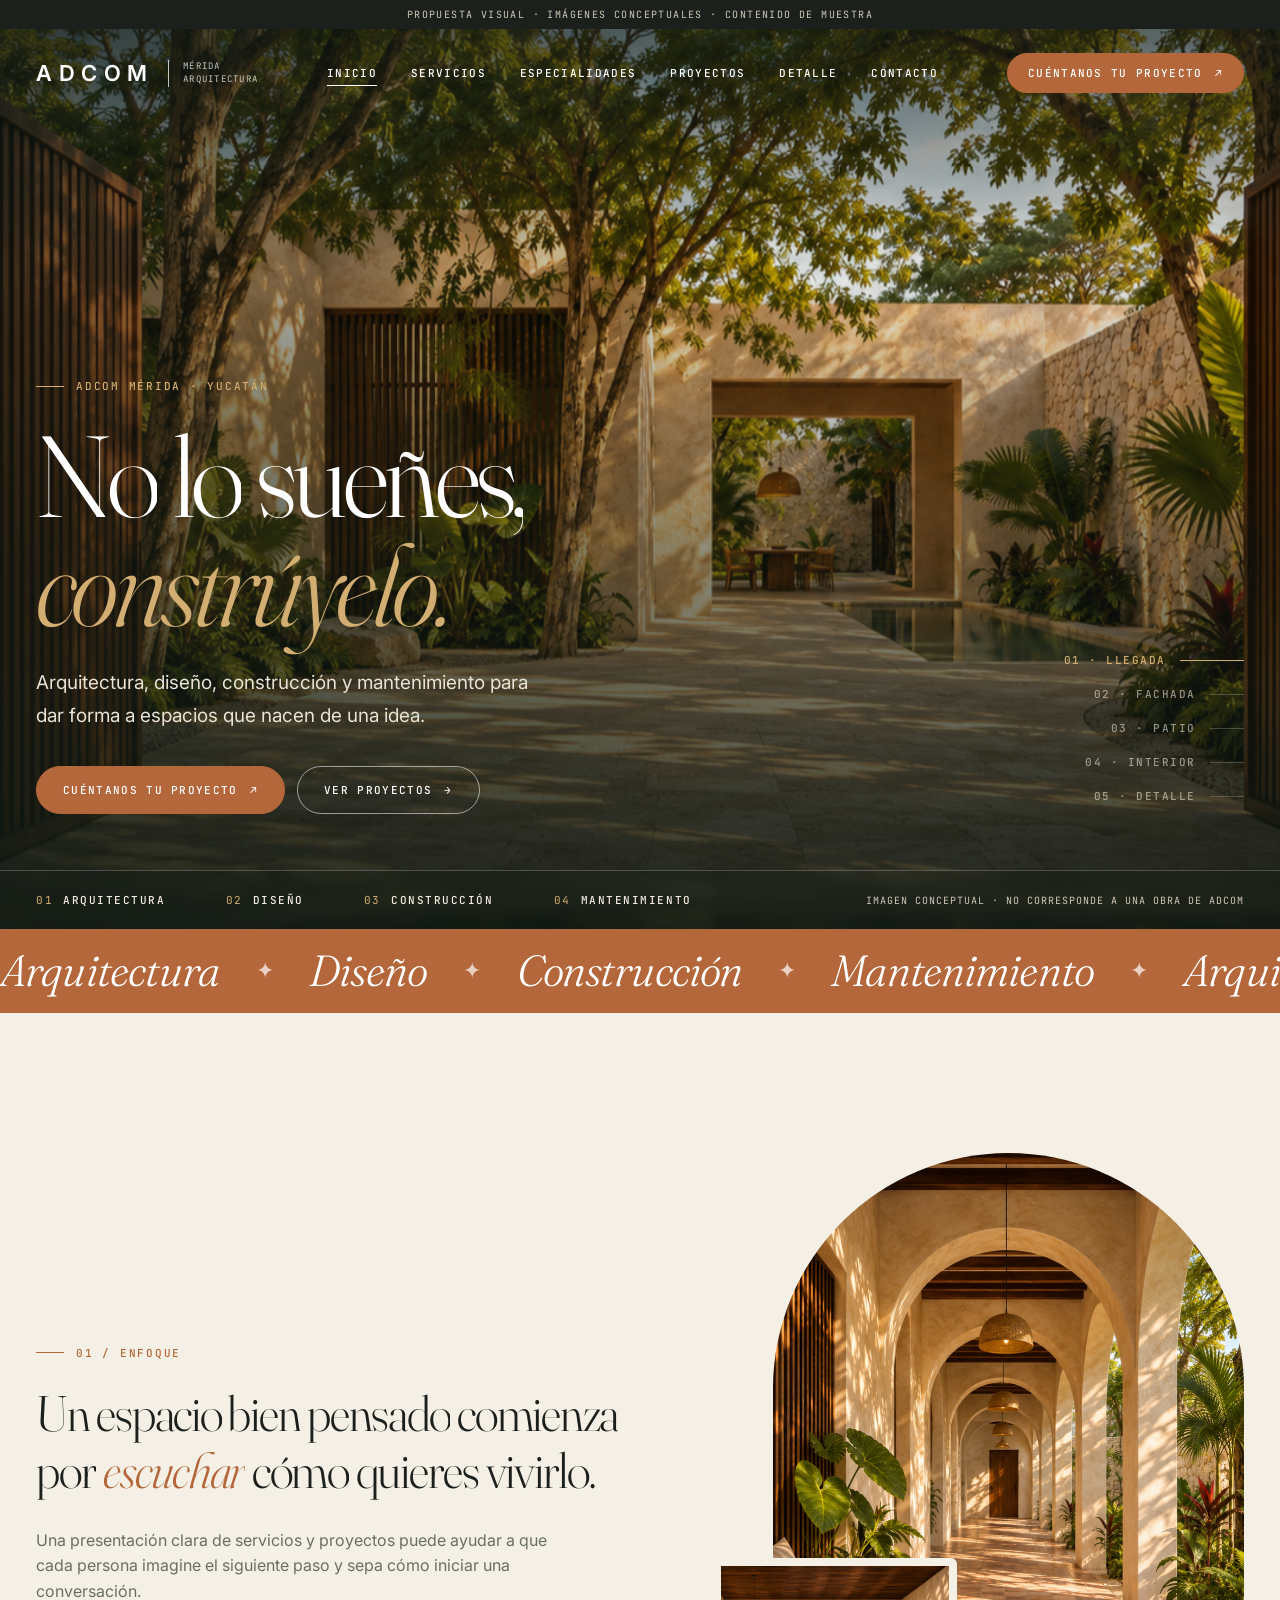
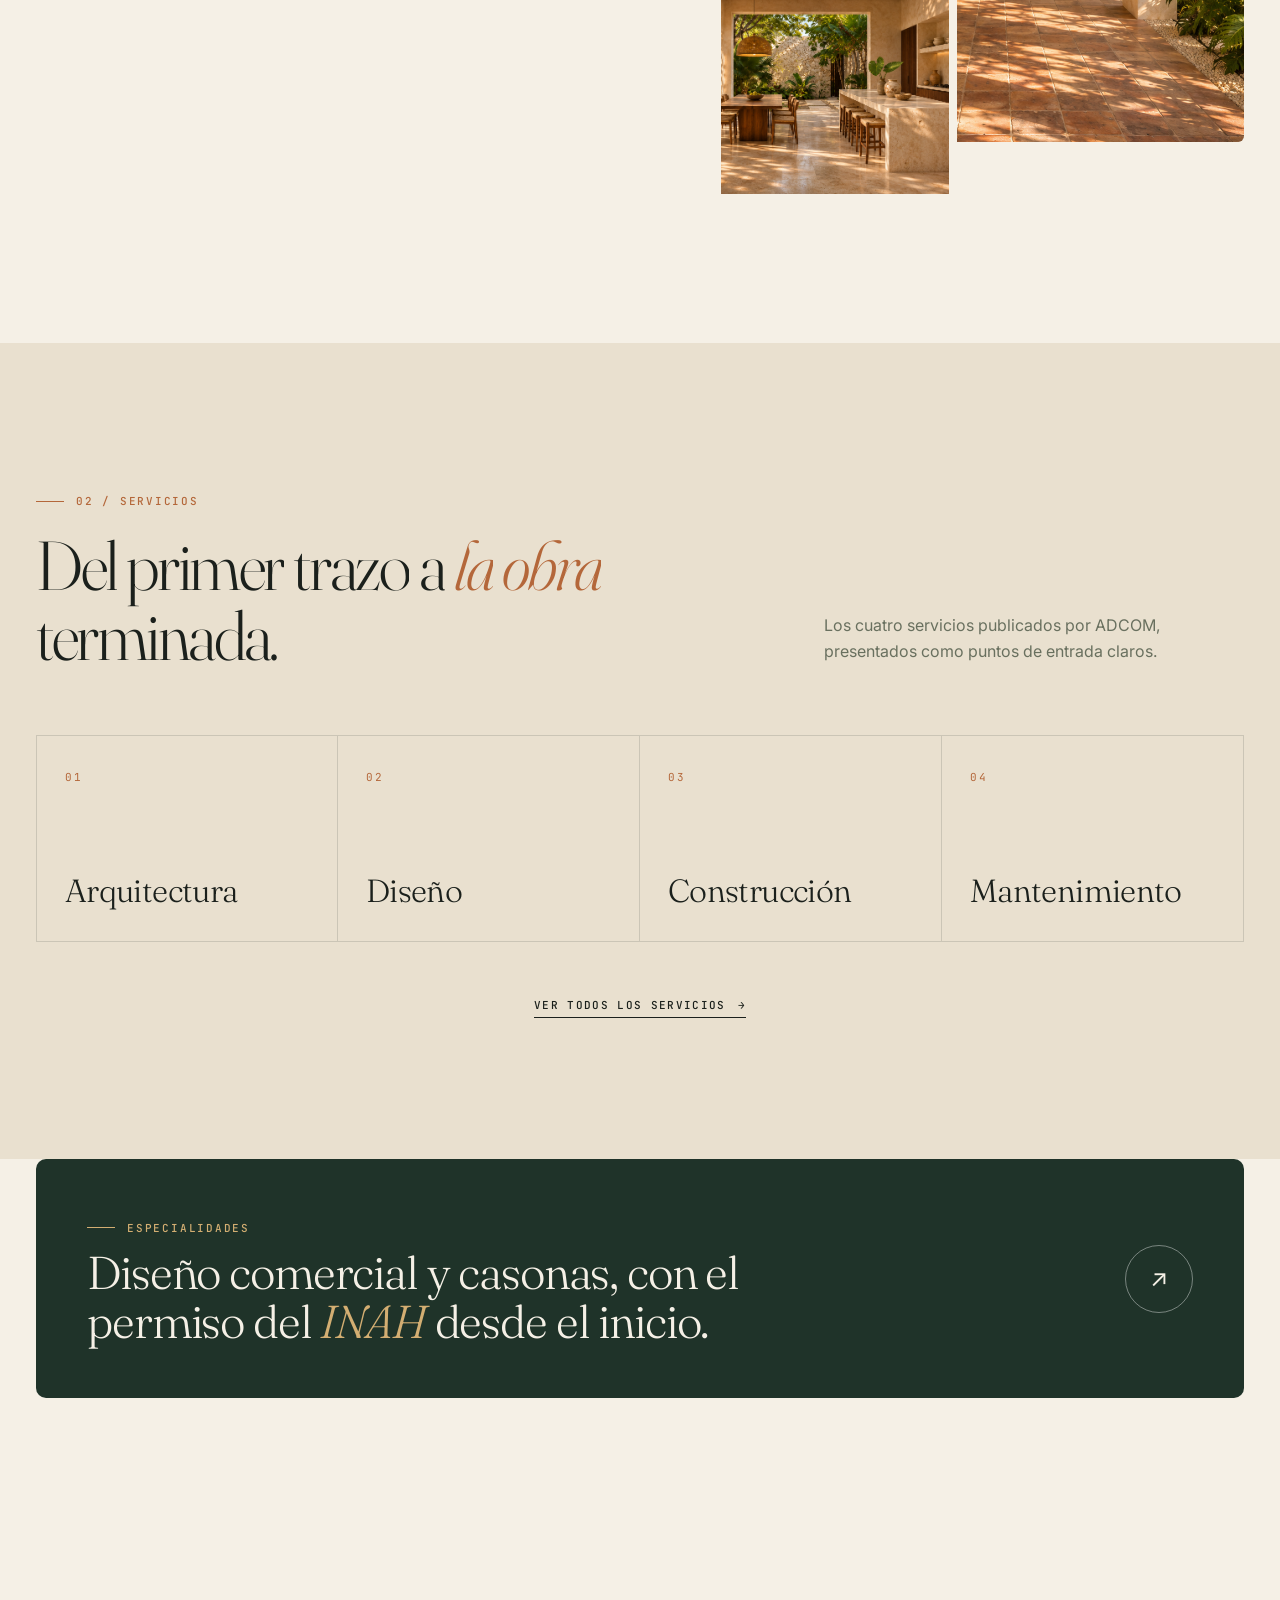
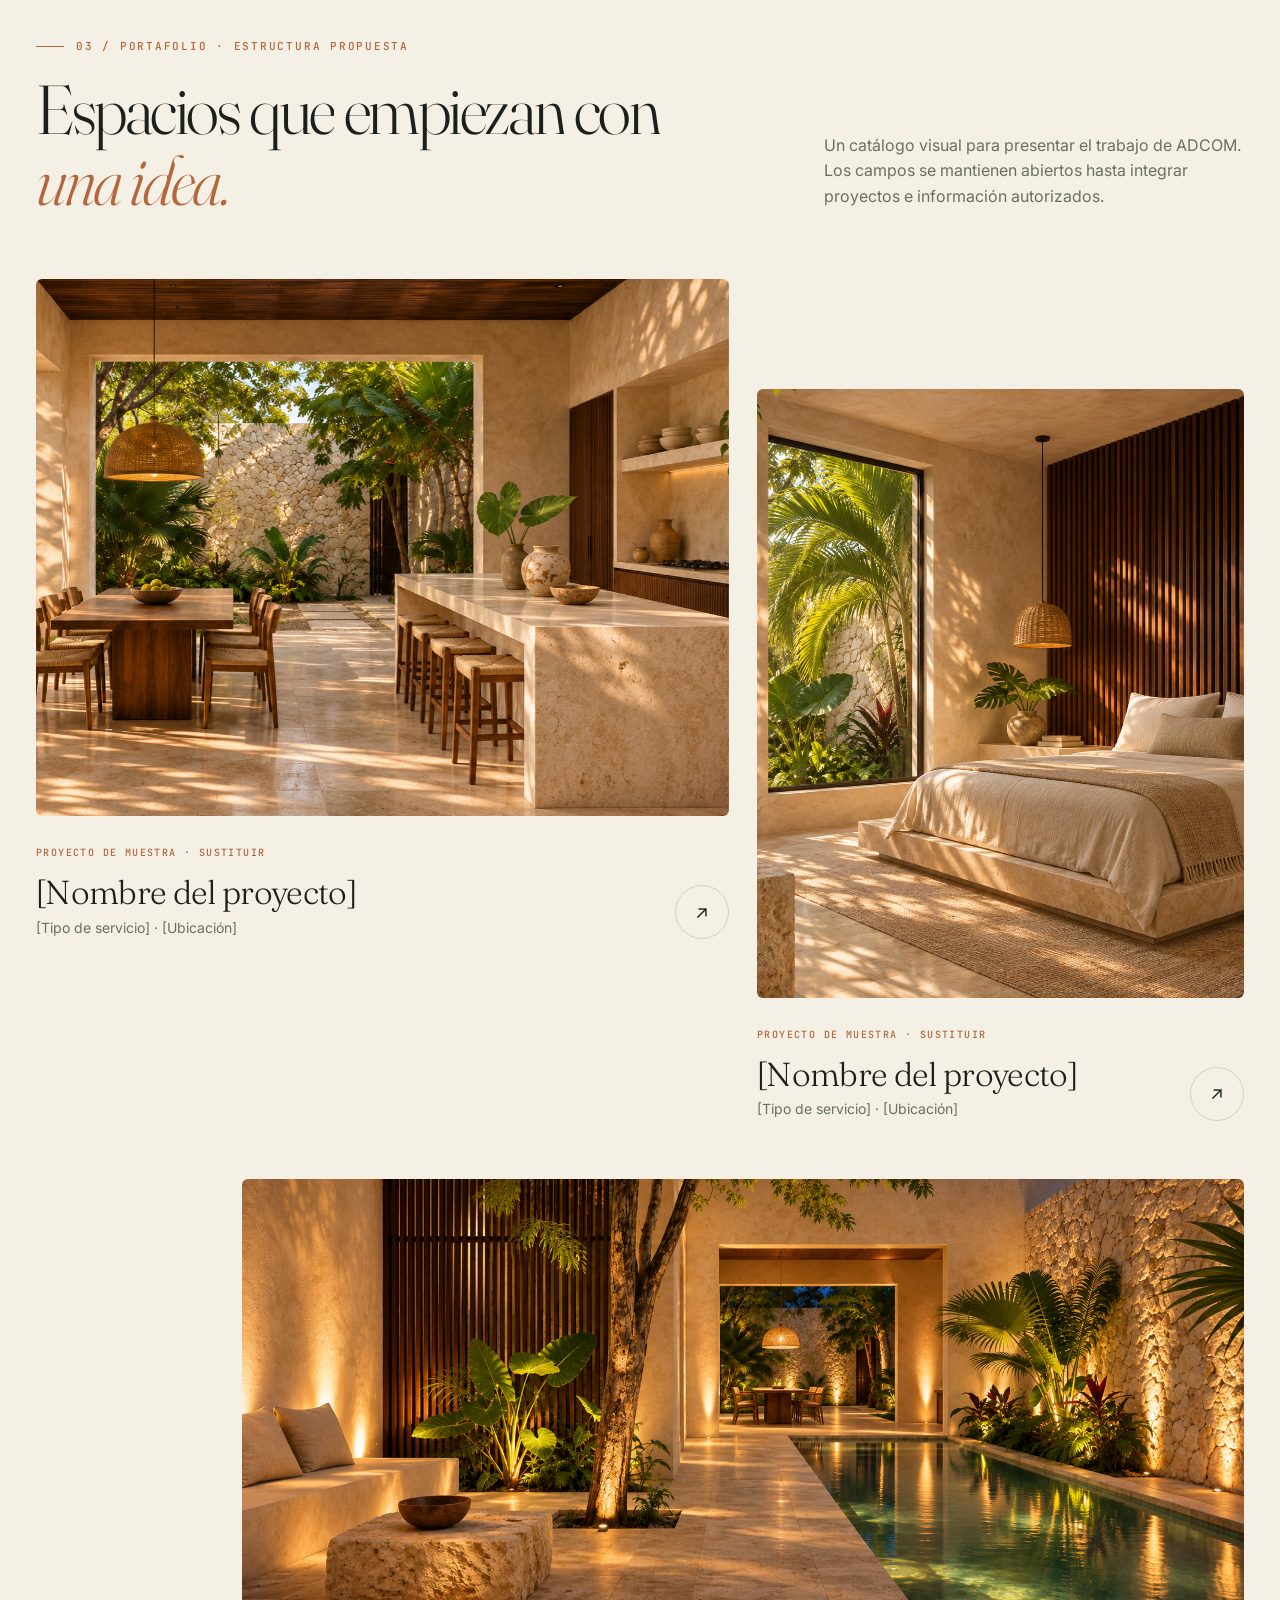
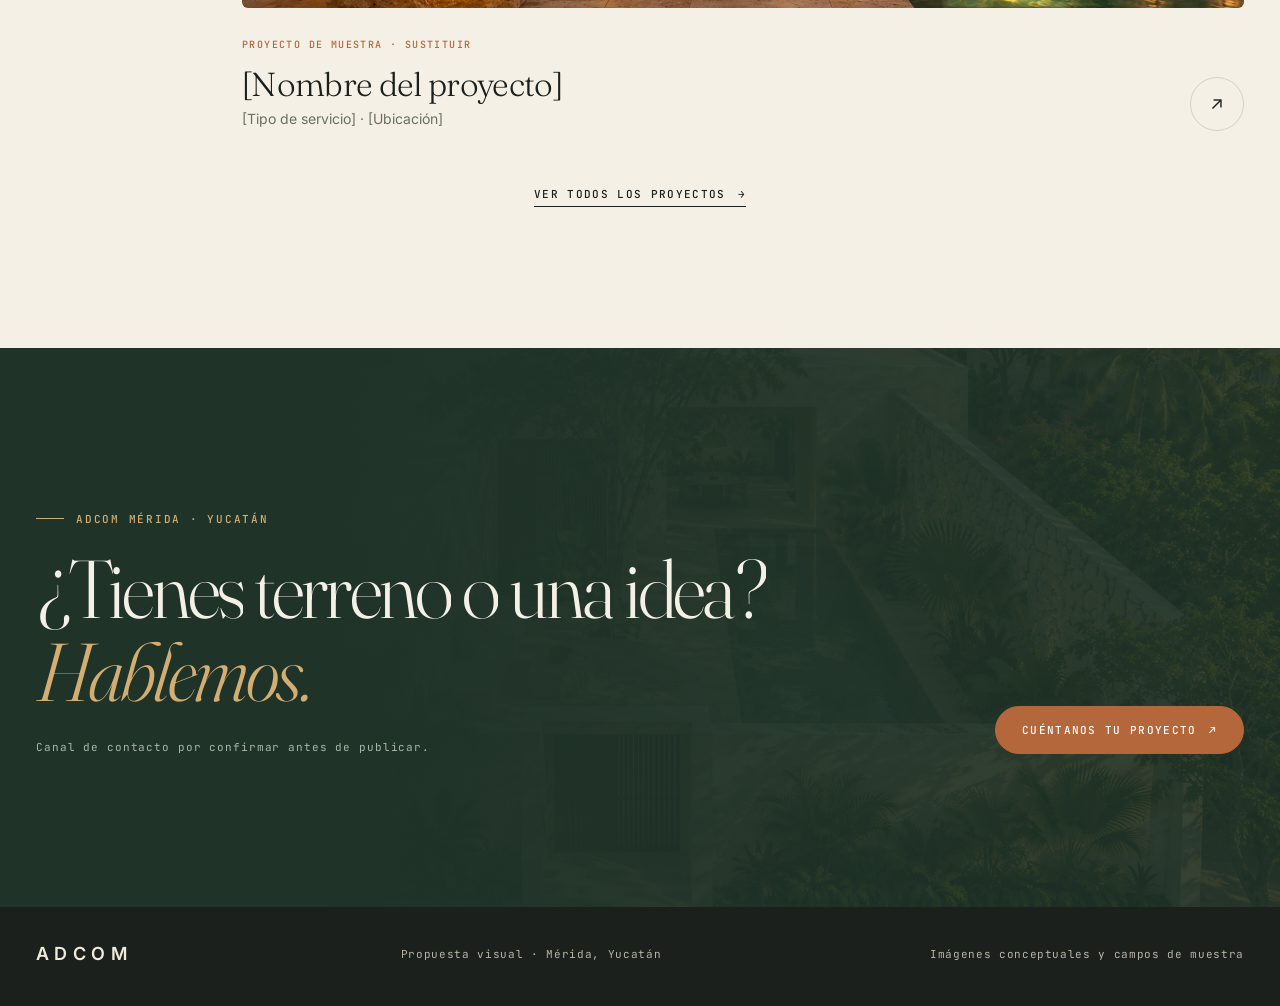
==== commit 8b1d89b7: "Añadir página Especialidades (diseño comercial y casonas con permiso INAH) Co-Authored-By: Claude So" ====
--- a/index.html
+++ b/index.html
@@ -22,7 +22,7 @@
     <a class="brand" href="index.html" aria-label="ADCOM Mérida, inicio"><span class="wordmark">ADCOM</span><small>Mérida<br>Arquitectura</small></a>
     <button class="menu" id="menuBtn" aria-expanded="false" aria-controls="mainNav">Menú</button>
     <nav id="mainNav" aria-label="Navegación principal">
-      <a href="index.html" aria-current="page">Inicio</a><a href="servicios.html">Servicios</a><a href="proyectos.html">Proyectos</a><a href="proyecto.html">Detalle</a><a href="contacto.html">Contacto</a>
+      <a href="index.html" aria-current="page">Inicio</a><a href="servicios.html">Servicios</a><a href="especialidades.html">Especialidades</a><a href="proyectos.html">Proyectos</a><a href="proyecto.html">Detalle</a><a href="contacto.html">Contacto</a>
     </nav>
     <a class="cta sm" href="contacto.html">Cuéntanos tu proyecto <span aria-hidden="true">↗</span></a>
   </div>
@@ -99,6 +99,15 @@
     </div>
   </section>
 
+  <section class="section" style="padding-block:0 clamp(50px,7vw,90px)">
+    <div class="wrap reveal">
+      <a class="banner" href="especialidades.html">
+        <div><div class="eyebrow">Especialidades</div><h3>Diseño comercial y casonas, con el permiso del <em>INAH</em> desde el inicio.</h3></div>
+        <span class="arrowbtn" aria-hidden="true">↗</span>
+      </a>
+    </div>
+  </section>
+
   <section class="section">
     <div class="wrap">
       <div class="section-head">
--- a/css/pages.css
+++ b/css/pages.css
@@ -58,3 +58,25 @@
 .gallery-grid .project-photo{aspect-ratio:4/3}
 .g1{grid-column:span 7}.g2{grid-column:span 5}.g3{grid-column:span 5}.g4{grid-column:span 7}
 @media(max-width:700px){.gallery-grid{gap:14px}.g1,.g2,.g3,.g4{grid-column:1/-1}}
+
+/* Especialidades */
+.chips-links{display:flex;gap:12px;flex-wrap:wrap;margin-top:34px}
+.process.four{grid-template-columns:repeat(4,1fr)}
+.process.four .step{padding-right:24px;margin-right:24px}
+.faq-wrap{display:grid;grid-template-columns:.8fr 1.2fr;gap:clamp(40px,7vw,110px);align-items:start}
+.faq details{border-top:1px solid var(--line)}
+.faq details:last-child{border-bottom:1px solid var(--line)}
+.faq summary{list-style:none;cursor:pointer;display:flex;justify-content:space-between;align-items:center;gap:20px;padding:24px 0;font:300 clamp(20px,2vw,26px)/1.25 var(--serif);letter-spacing:-.01em}
+.faq summary::-webkit-details-marker{display:none}
+.faq summary:after{content:"+";flex:none;display:grid;place-items:center;width:38px;height:38px;border:1px solid var(--line);border-radius:50%;font:300 22px var(--sans);transition:transform .4s var(--ease),background .3s,color .3s}
+.faq details[open] summary:after{transform:rotate(45deg);background:var(--jungle);color:#fff;border-color:var(--jungle)}
+.faq details p{margin:0 0 24px;color:var(--muted);max-width:560px;animation:rise .5s var(--ease) both}
+.ph{color:var(--clay);font-size:13px}
+.banner{display:grid;grid-template-columns:1fr auto;gap:30px;align-items:center;background:var(--jungle);color:var(--bone);border-radius:10px;padding:clamp(28px,4vw,52px);text-decoration:none;position:relative;overflow:hidden}
+.banner h3{font:300 clamp(28px,3.6vw,48px)/1.08 var(--serif);letter-spacing:-.025em;margin:12px 0 0;max-width:680px}
+.banner h3 em{font-style:italic;color:var(--gold)}
+.banner .eyebrow{color:var(--gold)}
+.banner .arrowbtn{display:grid;place-items:center;width:68px;height:68px;border:1px solid rgba(255,255,255,.4);border-radius:50%;font-size:24px;transition:transform .5s var(--ease),background .3s,color .3s}
+.banner:hover .arrowbtn{background:var(--gold);color:var(--ink);transform:rotate(45deg)}
+@media(max-width:1000px){.process.four{grid-template-columns:1fr 1fr}.process.four .step{margin-right:20px}.faq-wrap{grid-template-columns:1fr}}
+@media(max-width:700px){.process.four{grid-template-columns:1fr}.process.four .step{margin-right:0}.banner{grid-template-columns:1fr}.banner .arrowbtn{width:54px;height:54px}}
